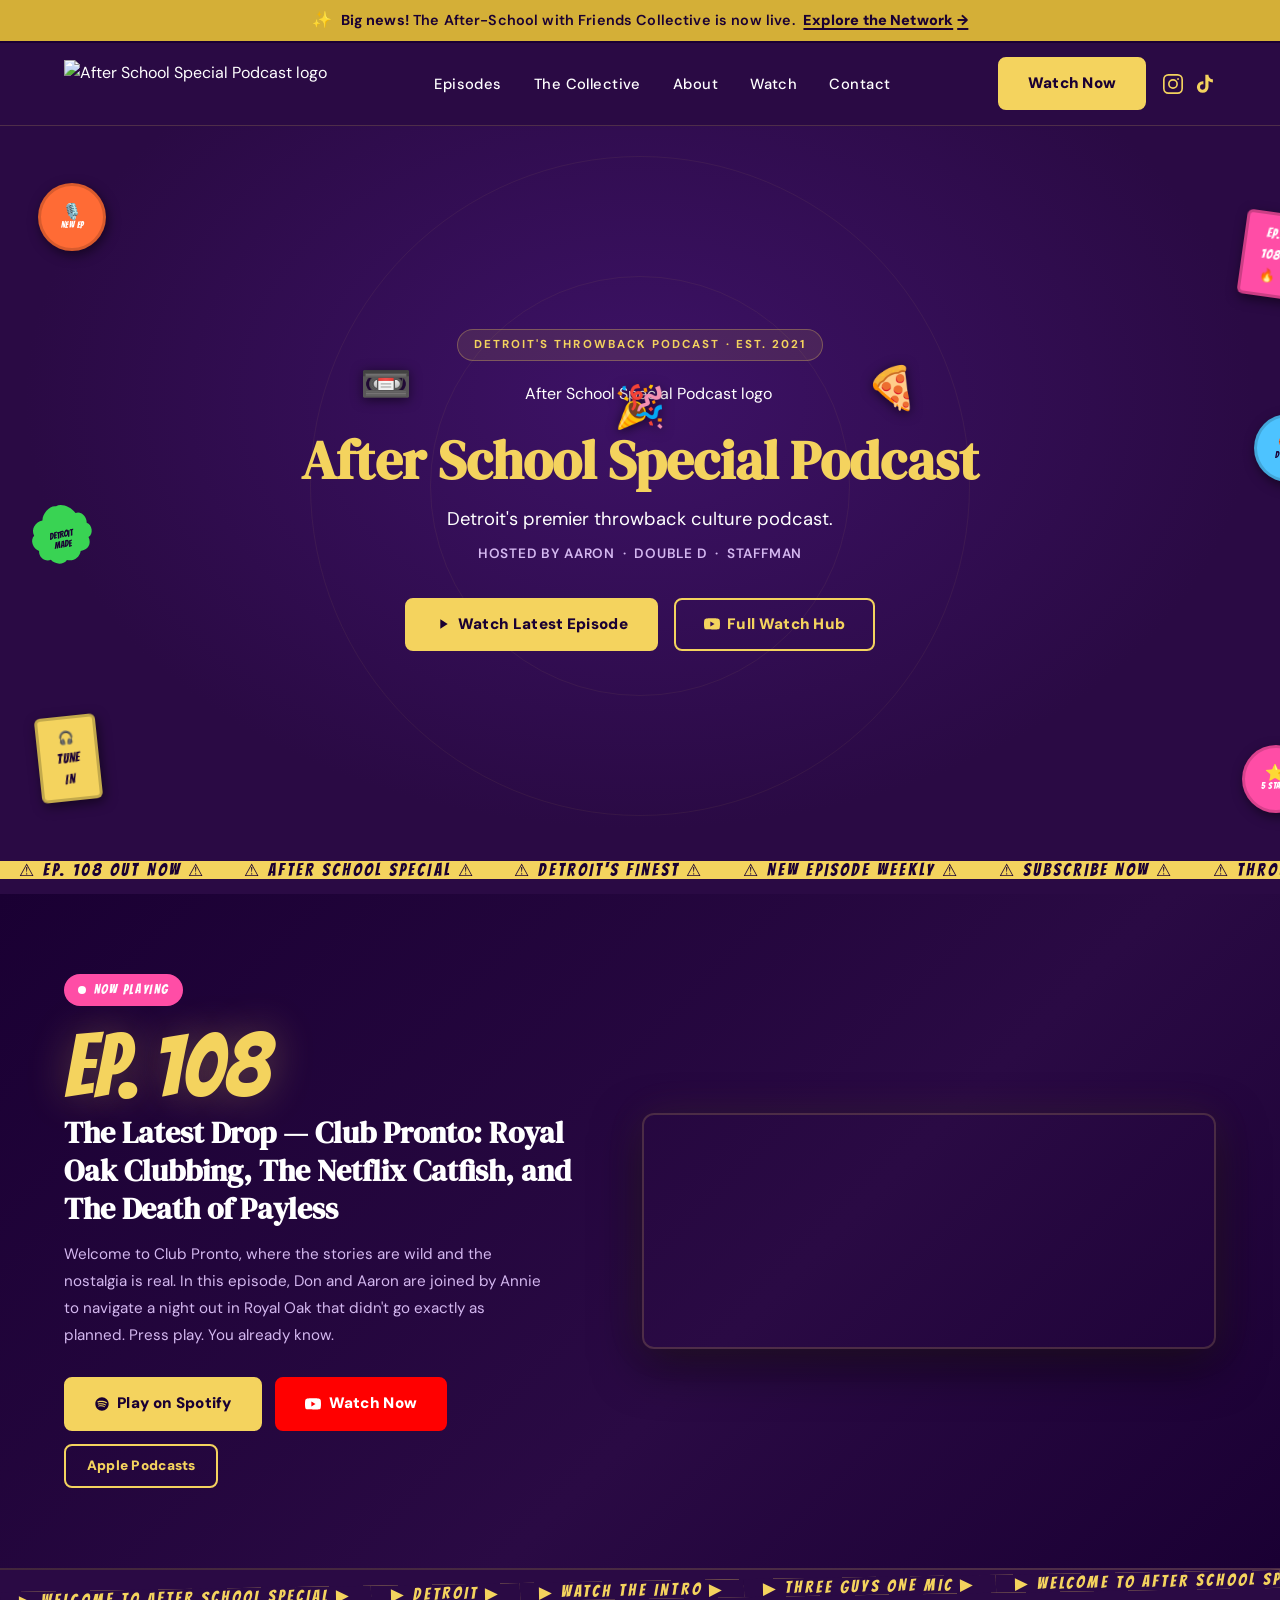
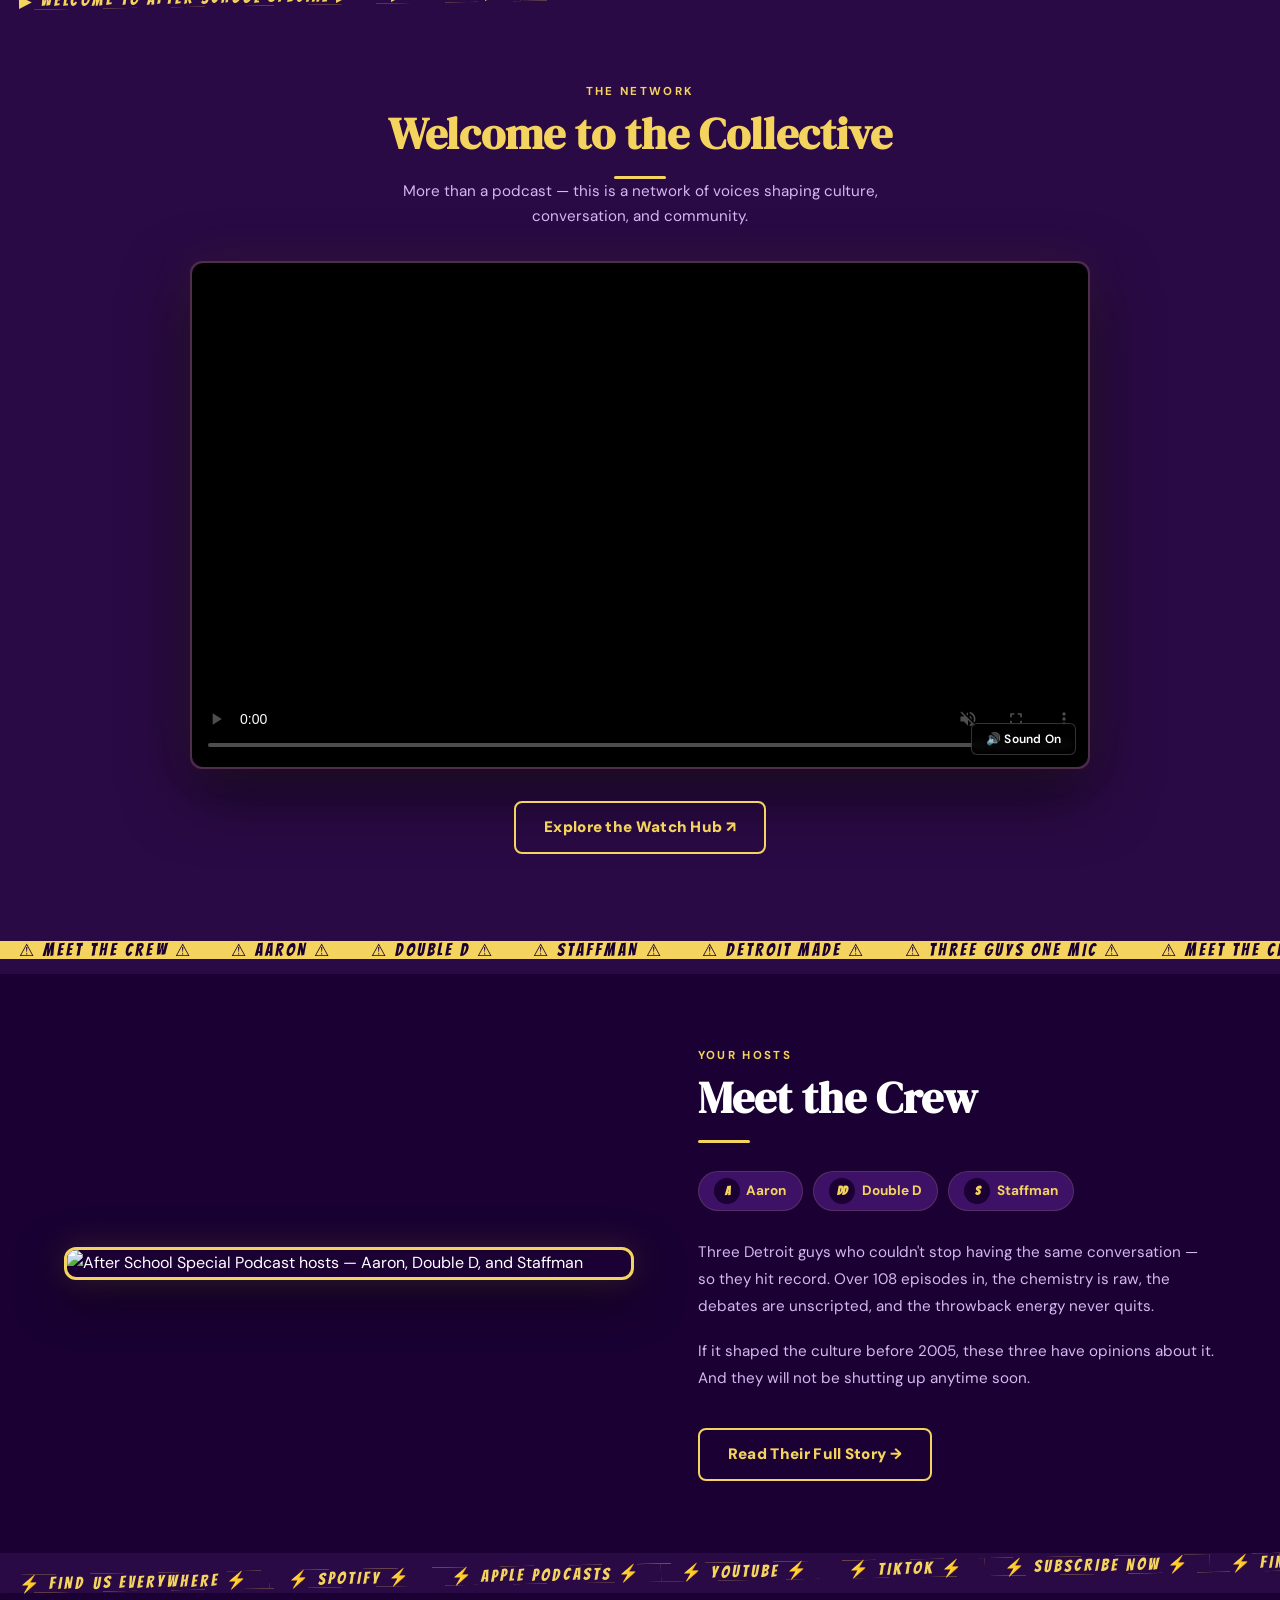
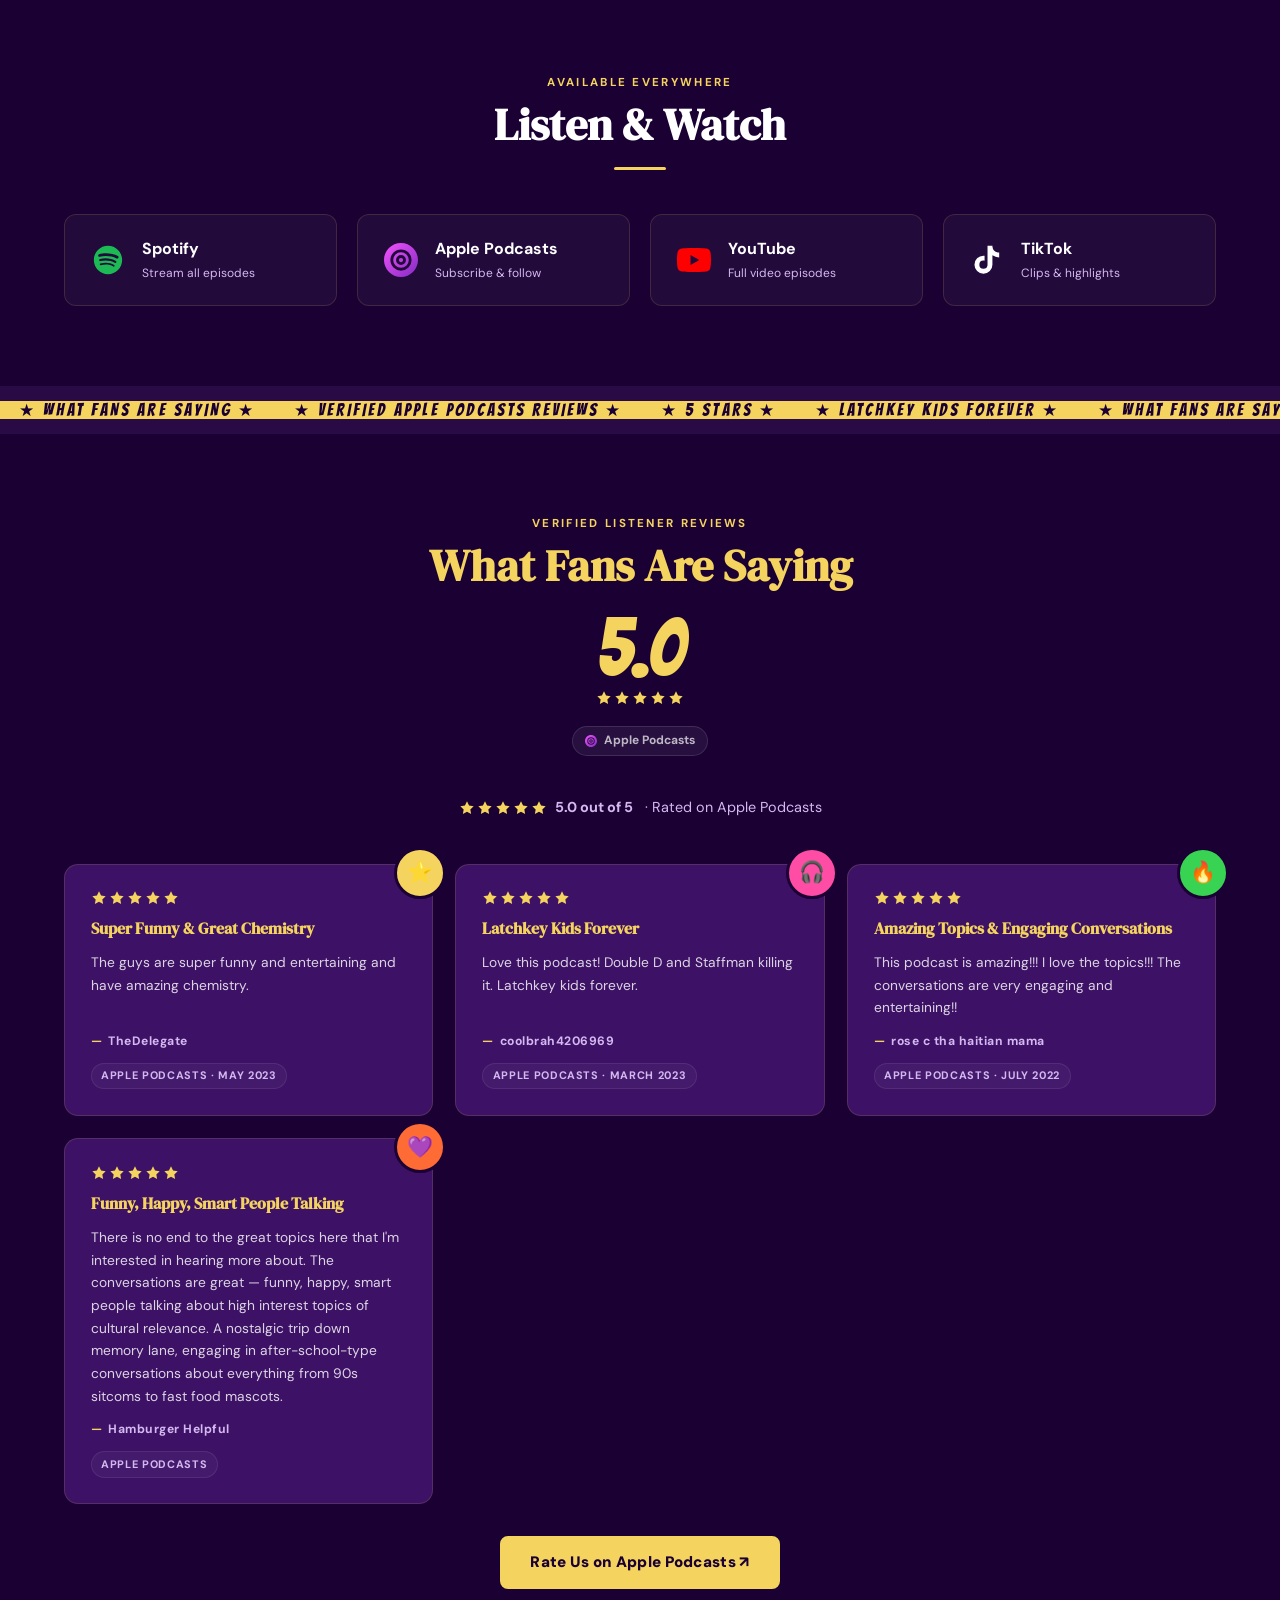
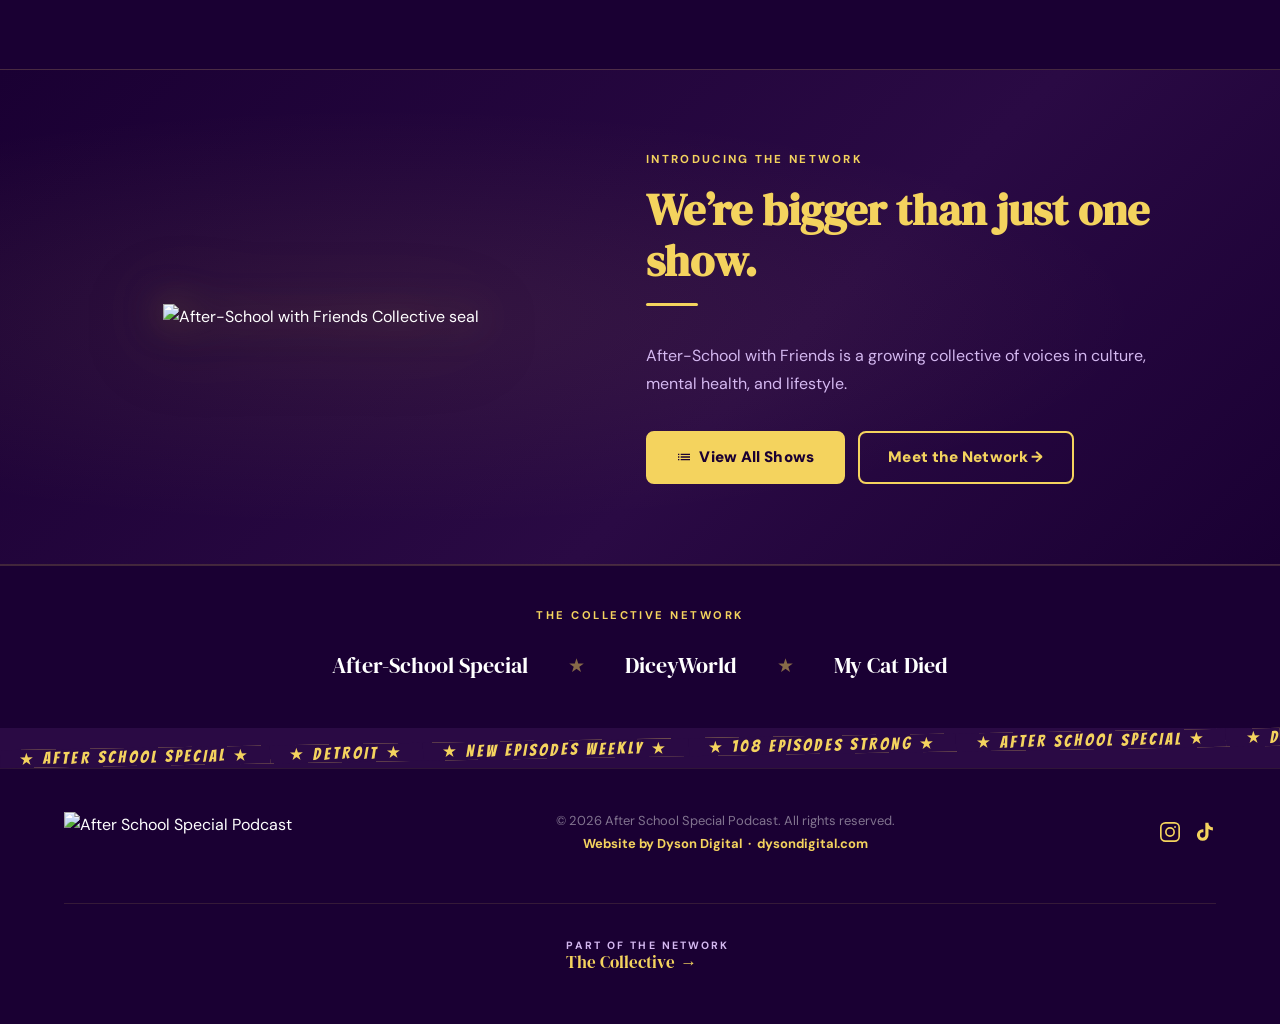
==== index.html @ 19de9408 "Add files via upload" ====
<!DOCTYPE html>
<html lang="en">
<head>
  <!-- ── Google Analytics ── -->
  <script async src="https://www.googletagmanager.com/gtag/js?id=G-QT61DBW0RD"></script>
  <script>
    window.dataLayer = window.dataLayer || [];
    function gtag(){dataLayer.push(arguments);}
    gtag('js', new Date());
    gtag('config', 'G-QT61DBW0RD');
  </script>
 <script type="text/javascript">
    (function(c,l,a,r,i,t,y){
        c[a]=c[a]||function(){(c[a].q=c[a].q||[]).push(arguments)};
        t=l.createElement(r);t.async=1;t.src="https://www.clarity.ms/tag/"+i;
        y=l.getElementsByTagName(r)[0];y.parentNode.insertBefore(t,y);
    })(window, document, "clarity", "script", "wgfy24dxlt");
 </script>
  <!-- ── Core Meta ── -->
  <meta charset="UTF-8">
  <meta name="viewport" content="width=device-width, initial-scale=1.0">
  <title>After School Special Podcast | Detroit's Throwback Culture Podcast</title>
  <meta name="description" content="After School Special Podcast — Detroit-based show covering throwback culture, nostalgia, and everything that made the 80s, 90s, and 2000s iconic. New episodes weekly on Spotify, Apple Podcasts, and YouTube.">
  <link rel="canonical" href="https://afterschoolspecialpodcast.com/">

  <!-- ── Open Graph ── -->
  <meta property="og:title" content="After School Special Podcast">
  <meta property="og:description" content="Detroit's premier throwback culture podcast. Hosted by Aaron, Double D, and Staffman.">
  <meta property="og:image" content="https://afterschoolspecialpodcast.com/images/og-preview.jpg">
  <meta property="og:url" content="https://afterschoolspecialpodcast.com/">
  <meta property="og:type" content="website">

  <!-- ── Twitter Card ── -->
  <meta name="twitter:card" content="summary_large_image">
  <meta name="twitter:title" content="After School Special Podcast">
  <meta name="twitter:description" content="Detroit's premier throwback culture podcast. Hosted by Aaron, Double D, and Staffman.">
  <meta name="twitter:image" content="https://afterschoolspecialpodcast.com/images/og-preview.jpg">

  <!-- ── Favicon ── -->
  <link rel="icon" type="image/png" href="favicon.png">
  <link rel="apple-touch-icon" href="favicon.png">

  <!-- ── Theme Color ── -->
  <meta name="theme-color" content="#2a0a44">

  <!-- ── Stylesheet — single external file, zero internal CSS ── -->
  <link rel="stylesheet" href="style.css">

  <!-- ── Schema: PodcastSeries ── -->
  <script type="application/ld+json">
  {
    "@context": "https://schema.org",
    "@type": "PodcastSeries",
    "name": "After School Special Podcast",
    "description": "Detroit's premier throwback culture podcast hosted by Aaron, Double D, and Staffman.",
    "url": "https://afterschoolspecialpodcast.com",
    "image": "https://afterschoolspecialpodcast.com/images/og-preview.jpg",
    "author": [
      { "@type": "Person", "name": "Aaron" },
      { "@type": "Person", "name": "Double D" },
      { "@type": "Person", "name": "Staffman" }
    ]
  }
  </script>
</head>
<body>

  <!-- ══ ANNOUNCEMENT BAR ══ -->
  <div class="announcement-bar" role="region" aria-label="Site announcement">
    <div class="announcement-bar-inner">
      <span class="announcement-bar-icon" aria-hidden="true">✨</span>
      <span class="announcement-bar-text"><strong>Big news!</strong> The After-School with Friends Collective is now live.</span>
      <a href="collective.html" class="announcement-bar-link">Explore the Network <span class="ab-arrow" aria-hidden="true">→</span></a>
    </div>
  </div>

  <!-- ══ NAVBAR ══ -->
  <header id="navbar" role="banner">
    <div class="container nav-inner">
      <a href="index.html" class="nav-logo" aria-label="After School Special Podcast — home">
        <img src="images/afterschoolspecialpodcastlogo.png" alt="After School Special Podcast logo" height="48" loading="lazy">
      </a>
      <nav aria-label="Main navigation">
        <ul class="nav-links">
          <li><a href="episodes.html">Episodes</a></li>
          <li><a href="collective.html">The Collective</a></li>
          <li><a href="about.html">About</a></li>
          <li><a href="watch.html">Watch</a></li>
          <li><a href="contact.html">Contact</a></li>
        </ul>
      </nav>
      <div class="nav-right">
        <a href="watch.html" class="btn-primary">Watch Now</a>
        <div class="nav-icons" aria-label="Social media">
          <a href="https://www.instagram.com/afterschoolspecialpodcast/" target="_blank" rel="noopener noreferrer" aria-label="Instagram">
            <svg viewBox="0 0 24 24" fill="none" stroke="currentColor" stroke-width="1.8" stroke-linecap="round" stroke-linejoin="round" aria-hidden="true">
              <rect x="2" y="2" width="20" height="20" rx="5" ry="5"/>
              <circle cx="12" cy="12" r="4.5"/>
              <circle cx="17.5" cy="6.5" r="1" fill="currentColor" stroke="none"/>
            </svg>
          </a>
          <a href="https://www.tiktok.com/@afterschoolspecial3?_r=1&_t=ZP-95Q65GnrFPi" target="_blank" rel="noopener noreferrer" aria-label="TikTok">
            <svg viewBox="0 0 24 24" fill="currentColor" aria-hidden="true">
              <path d="M19.59 6.69a4.83 4.83 0 0 1-3.77-4.25V2h-3.45v13.67a2.89 2.89 0 0 1-2.88 2.5 2.89 2.89 0 0 1-2.89-2.89 2.89 2.89 0 0 1 2.89-2.89c.28 0 .54.04.79.1V9.01a6.33 6.33 0 0 0-.79-.05 6.34 6.34 0 0 0-6.34 6.34 6.34 6.34 0 0 0 6.34 6.34 6.34 6.34 0 0 0 6.33-6.34V8.72a8.2 8.2 0 0 0 4.78 1.52V6.79a4.85 4.85 0 0 1-1.01-.1z"/>
            </svg>
          </a>
        </div>
        <button class="hamburger" id="hamburgerBtn" type="button" aria-label="Open menu" aria-expanded="false" aria-controls="mobileMenu">
          <svg viewBox="0 0 24 24" fill="none" stroke="currentColor" stroke-width="2.5" stroke-linecap="round" aria-hidden="true">
            <line x1="3" y1="6" x2="21" y2="6"/>
            <line x1="3" y1="12" x2="21" y2="12"/>
            <line x1="3" y1="18" x2="21" y2="18"/>
          </svg>
        </button>
      </div>
    </div>
  </header>

  <!-- Mobile Menu -->
  <nav id="mobileMenu" class="mobile-menu" aria-label="Mobile navigation" aria-hidden="true">
    <button class="mobile-close" id="mobileClose" aria-label="Close menu">&#x2715;</button>
    <a href="episodes.html" class="mobile-link">Episodes</a>
    <a href="collective.html" class="mobile-link">The Collective</a>
    <a href="about.html" class="mobile-link">About</a>
    <a href="watch.html" class="mobile-link">Watch</a>
    <a href="contact.html" class="mobile-link">Contact</a>
    <a href="watch.html" class="btn-primary mobile-link">Watch Now</a>
  </nav>

  <!-- ══ HERO — Logo + VHS / Pizza / Hat Stickers ══ -->
  <section id="hero" aria-label="After School Special Podcast">
    <div class="hero-ring hero-ring-1" aria-hidden="true"></div>
    <div class="hero-ring hero-ring-2" aria-hidden="true"></div>

    <!-- Background floating sticker cluster — all CSS classes, zero inline styles -->
    <div class="hero-sticker-cluster" aria-hidden="true">
      <div class="hsc-item hsc-1">
        <div class="sticker sticker-circle sticker-circle--orange hsc-sticker-a">
          <span class="hsc-icon">🎙️</span>NEW EP
        </div>
      </div>
      <div class="hsc-item hsc-2">
        <div class="sticker sticker-badge sticker-badge--pink hsc-badge-rot-pos">EP. 108 🔥</div>
      </div>
      <div class="hsc-item hsc-5">
        <div class="hsc-blob-wrap">
          <svg width="72" height="72" viewBox="0 0 100 100" aria-hidden="true">
            <path d="M50 8 C58 5,70 12,75 22 C82 20,90 28,88 38 C95 42,95 55,87 58 C90 68,83 76,73 75 C70 84,60 88,52 84 C46 90,35 88,30 80 C22 82,14 74,16 65 C8 60,6 48,13 43 C10 33,18 24,28 24 C30 14,42 5,50 8Z" fill="#39d353"/>
          </svg>
          <span class="hsc-blob-label">DETROIT<br>MADE</span>
        </div>
      </div>
      <div class="hsc-item hsc-6">
        <div class="sticker sticker-circle sticker-circle--blue hsc-sticker-b">
          <span class="hsc-icon">🏀</span>DETROIT
        </div>
      </div>
      <div class="hsc-item hsc-3">
        <div class="sticker sticker-badge sticker-badge--yellow hsc-badge-rot-neg">🎧 TUNE IN</div>
      </div>
      <div class="hsc-item hsc-4">
        <div class="sticker sticker-circle sticker-circle--pink hsc-sticker-c">
          <span class="hsc-icon">⭐</span>5 STARS
        </div>
      </div>
    </div>

    <!-- Centered hero content -->
    <div class="hero-content">
      <span class="eyebrow-pill">Detroit's Throwback Podcast · Est. 2021</span>

      <!-- Logo — proportional on all devices, stickers orbit it -->
      <div class="hero-logo-frame">
        <img src="images/afterschoolspecialpodcastlogo.png" alt="After School Special Podcast logo" loading="eager">
        <div class="logo-sticker logo-sticker--vhs" aria-hidden="true">📼</div>
        <div class="logo-sticker logo-sticker--pizza" aria-hidden="true">🍕</div>
        <div class="logo-sticker logo-sticker--hat" aria-hidden="true">🎉</div>
      </div>

      <h1 class="hero-title">After School Special Podcast</h1>
      <p class="hero-tagline">Detroit's premier throwback culture podcast.</p>
      <p class="hero-hosts">Hosted by Aaron &nbsp;·&nbsp; Double D &nbsp;·&nbsp; Staffman</p>
      <div class="hero-btns">
        <a href="watch.html" class="btn-primary">
          <svg width="16" height="16" viewBox="0 0 24 24" fill="currentColor" aria-hidden="true"><path d="M8 5v14l11-7z"/></svg>
          Watch Latest Episode
        </a>
        <a href="watch.html" class="btn-outline">
          <svg width="16" height="16" viewBox="0 0 24 24" fill="currentColor" aria-hidden="true"><path d="M23.498 6.186a3.016 3.016 0 0 0-2.122-2.136C19.505 3.545 12 3.545 12 3.545s-7.505 0-9.377.505A3.017 3.017 0 0 0 .502 6.186C0 8.07 0 12 0 12s0 3.93.502 5.814a3.016 3.016 0 0 0 2.122 2.136c1.871.505 9.376.505 9.376.505s7.505 0 9.377-.505a3.015 3.015 0 0 0 2.122-2.136C24 15.93 24 12 24 12s0-3.93-.502-5.814zM9.545 15.568V8.432L15.818 12l-6.273 3.568z"/></svg>
          Full Watch Hub
        </a>
      </div>
    </div>
  </section>

  <!-- CAUTION TAPE 1 -->
  <div class="caution-tape caution-tape--ybk" role="presentation" aria-hidden="true">
    <div class="caution-tape-inner">
      <span>⚠ EP. 108 OUT NOW ⚠</span><span>⚠ AFTER SCHOOL SPECIAL ⚠</span><span>⚠ DETROIT'S FINEST ⚠</span><span>⚠ NEW EPISODE WEEKLY ⚠</span><span>⚠ SUBSCRIBE NOW ⚠</span><span>⚠ THROWBACK CULTURE ⚠</span>
      <span>⚠ EP. 108 OUT NOW ⚠</span><span>⚠ AFTER SCHOOL SPECIAL ⚠</span><span>⚠ DETROIT'S FINEST ⚠</span><span>⚠ NEW EPISODE WEEKLY ⚠</span><span>⚠ SUBSCRIBE NOW ⚠</span><span>⚠ THROWBACK CULTURE ⚠</span>
    </div>
  </div>

  <!-- ══ SECTION 1: EP 108 SPOTLIGHT ══ -->
  <section id="ep106-spotlight" class="spotlight-section" aria-label="Latest Episode Spotlight">
    <div class="container">
      <div class="ep-spotlight-inner">
        <div>
          <div class="ep106-live-badge" aria-label="Now Playing">NOW PLAYING</div>
          <div class="ep106-ep-number">EP. 108</div>
          <h2 class="ep106-title">The Latest Drop — Club Pronto: Royal Oak Clubbing, The Netflix Catfish, and The Death of Payless</h2>
          <p class="ep106-desc">Welcome to Club Pronto, where the stories are wild and the nostalgia is real. In this episode, Don and Aaron are joined by Annie to navigate a night out in Royal Oak that didn't go exactly as planned. Press play. You already know.</p>
          <div class="ep106-actions">
            <a href="https://open.spotify.com/show/4eDsdJVZuryyBdSL1KuzRB?si=TBrPaqwSQeCFxHXnWOUmeQ" target="_blank" rel="noopener noreferrer" class="btn-primary">
              <svg width="16" height="16" viewBox="0 0 24 24" fill="currentColor" aria-hidden="true"><path d="M12 2C6.477 2 2 6.477 2 12s4.477 10 10 10 10-4.477 10-10S17.523 2 12 2zm4.586 14.424a.622.622 0 0 1-.857.207c-2.348-1.435-5.304-1.76-8.785-.964a.623.623 0 0 1-.277-1.215c3.809-.87 7.076-.496 9.713 1.115.294.18.387.563.206.857zm1.223-2.722a.78.78 0 0 1-1.072.257c-2.687-1.652-6.785-2.13-9.965-1.166a.78.78 0 0 1-.973-.519.78.78 0 0 1 .52-.972c3.632-1.102 8.147-.568 11.233 1.329a.78.78 0 0 1 .257 1.071zm.105-2.835C14.692 8.95 9.375 8.775 6.297 9.71a.937.937 0 1 1-.543-1.793c3.563-1.08 9.492-.871 13.234 1.297a.937.937 0 0 1-.074 1.653z"/></svg>
              Play on Spotify
            </a>
            <a href="watch.html" class="btn-red">
              <svg width="16" height="16" viewBox="0 0 24 24" fill="currentColor" aria-hidden="true"><path d="M23.498 6.186a3.016 3.016 0 0 0-2.122-2.136C19.505 3.545 12 3.545 12 3.545s-7.505 0-9.377.505A3.017 3.017 0 0 0 .502 6.186C0 8.07 0 12 0 12s0 3.93.502 5.814a3.016 3.016 0 0 0 2.122 2.136c1.871.505 9.376.505 9.376.505s7.505 0 9.377-.505a3.015 3.015 0 0 0 2.122-2.136C24 15.93 24 12 24 12s0-3.93-.502-5.814zM9.545 15.568V8.432L15.818 12l-6.273 3.568z"/></svg>
              Watch Now
            </a>
            <a href="https://podcasts.apple.com/us/podcast/after-school-special-podcast/id1562094626" target="_blank" rel="noopener noreferrer" class="btn-outline btn-outline--sm">Apple Podcasts</a>
          </div>
        </div>
        <div class="ep-spotlight-player">
          <div class="spotify-player-wrap spotify-player-wrap--styled">
            <iframe
              src="https://open.spotify.com/embed/show/4eDsdJVZuryyBdSL1KuzRB?utm_source=generator&theme=0"
              frameborder="0"
              allowfullscreen=""
              allow="autoplay; clipboard-write; encrypted-media; fullscreen; picture-in-picture"
              loading="lazy"
              title="After School Special Podcast — Latest Episode on Spotify"
            ></iframe>
          </div>
        </div>
      </div>
    </div>
  </section>

  <!-- CAUTION TAPE 2 -->
  <div class="caution-tape caution-tape--pgold" role="presentation" aria-hidden="true">
    <div class="caution-tape-inner">
      <span>▶ WELCOME TO AFTER SCHOOL SPECIAL ▶</span><span>▶ DETROIT ▶</span><span>▶ WATCH THE INTRO ▶</span><span>▶ THREE GUYS ONE MIC ▶</span>
      <span>▶ WELCOME TO AFTER SCHOOL SPECIAL ▶</span><span>▶ DETROIT ▶</span><span>▶ WATCH THE INTRO ▶</span><span>▶ THREE GUYS ONE MIC ▶</span>
    </div>
  </div>

  <!-- ══ SECTION 2: WELCOME VIDEO ══ -->
  <section id="welcome-video" class="welcome-video-section" aria-label="Welcome video">
    <div class="container">
      <span class="section-label section-label--center">The Network</span>
      <h2 class="section-heading section-heading--center section-heading--accent">Welcome to the Collective</h2>
      <div class="divider-accent divider-accent--center"></div>
      <p class="welcome-video-intro">
        More than a podcast &mdash; this is a network of voices shaping culture, conversation, and community.
      </p>
      <div class="welcome-video-wrap">
        <div class="embed-frame">
          <div class="iframe-wrap">
            <video
              class="local-video-player"
              autoplay
              muted
              loop
              playsinline
              controls
              poster="images/og-preview.jpg"
              aria-label="After School Special Podcast — Welcome Reel">
              <source src="videos/afterschoolwelcome-reel.mp4" type="video/mp4">
              Your browser does not support the video tag.
            </video>
            <button class="video-unmute-btn" type="button" aria-label="Unmute video">
              🔊 Sound On
            </button>
          </div>
        </div>
      </div>
      <div class="section-cta-center">
        <a href="watch.html" class="btn-outline">Explore the Watch Hub ↗</a>
      </div>
    </div>
  </section>

  <!-- CAUTION TAPE 3 -->
  <div class="caution-tape caution-tape--ybk" role="presentation" aria-hidden="true">
    <div class="caution-tape-inner">
      <span>⚠ MEET THE CREW ⚠</span><span>⚠ AARON ⚠</span><span>⚠ DOUBLE D ⚠</span><span>⚠ STAFFMAN ⚠</span><span>⚠ DETROIT MADE ⚠</span><span>⚠ THREE GUYS ONE MIC ⚠</span>
      <span>⚠ MEET THE CREW ⚠</span><span>⚠ AARON ⚠</span><span>⚠ DOUBLE D ⚠</span><span>⚠ STAFFMAN ⚠</span><span>⚠ DETROIT MADE ⚠</span><span>⚠ THREE GUYS ONE MIC ⚠</span>
    </div>
  </div>

  <!-- ══ SECTION 3: CREW GROUP PHOTO ══ -->
  <section id="crew-photo-section" aria-label="Meet the crew">
    <div class="container">
      <div class="crew-photo-wrap">
        <div>
          <img src="images/meetthecrew2.PNG" alt="After School Special Podcast hosts — Aaron, Double D, and Staffman" loading="lazy" class="crew-photo-img">
        </div>
        <div class="crew-photo-text">
          <span class="section-label">Your Hosts</span>
          <h2 class="section-heading">Meet the Crew</h2>
          <div class="divider-accent"></div>
          <div class="host-pill-row">
            <span class="host-pill"><span class="host-pill-avatar">A</span>Aaron</span>
            <span class="host-pill"><span class="host-pill-avatar">DD</span>Double D</span>
            <span class="host-pill"><span class="host-pill-avatar">S</span>Staffman</span>
          </div>
          <p>Three Detroit guys who couldn't stop having the same conversation — so they hit record. Over 108 episodes in, the chemistry is raw, the debates are unscripted, and the throwback energy never quits.</p>
          <p>If it shaped the culture before 2005, these three have opinions about it. And they will not be shutting up anytime soon.</p>
          <a href="about.html" class="btn-outline btn-outline--mt">Read Their Full Story →</a>
        </div>
      </div>
    </div>
  </section>

  <!-- CAUTION TAPE 4 -->
  <div class="caution-tape caution-tape--pgold" role="presentation" aria-hidden="true">
    <div class="caution-tape-inner">
      <span>⚡ FIND US EVERYWHERE ⚡</span><span>⚡ SPOTIFY ⚡</span><span>⚡ APPLE PODCASTS ⚡</span><span>⚡ YOUTUBE ⚡</span><span>⚡ TIKTOK ⚡</span><span>⚡ SUBSCRIBE NOW ⚡</span>
      <span>⚡ FIND US EVERYWHERE ⚡</span><span>⚡ SPOTIFY ⚡</span><span>⚡ APPLE PODCASTS ⚡</span><span>⚡ YOUTUBE ⚡</span><span>⚡ TIKTOK ⚡</span><span>⚡ SUBSCRIBE NOW ⚡</span>
    </div>
  </div>

  <!-- ══ SECTION 4: PLATFORM STRIP ══ -->
  <section id="home-listen" aria-label="Listen and watch on all platforms">
    <div class="container">
      <div class="text-center">
        <span class="section-label">Available Everywhere</span>
        <h2 class="section-heading">Listen &amp; Watch</h2>
        <div class="divider-accent divider-accent--center"></div>
      </div>
      <div class="platforms-grid">
        <a href="https://open.spotify.com/show/4eDsdJVZuryyBdSL1KuzRB?si=TBrPaqwSQeCFxHXnWOUmeQ" target="_blank" rel="noopener noreferrer" class="platform-card" aria-label="Listen on Spotify">
          <svg width="34" height="34" viewBox="0 0 24 24" fill="#1DB954" aria-hidden="true"><path d="M12 2C6.477 2 2 6.477 2 12s4.477 10 10 10 10-4.477 10-10S17.523 2 12 2zm4.586 14.424a.622.622 0 0 1-.857.207c-2.348-1.435-5.304-1.76-8.785-.964a.623.623 0 0 1-.277-1.215c3.809-.87 7.076-.496 9.713 1.115.294.18.387.563.206.857zm1.223-2.722a.78.78 0 0 1-1.072.257c-2.687-1.652-6.785-2.13-9.965-1.166a.78.78 0 0 1-.973-.519.78.78 0 0 1 .52-.972c3.632-1.102 8.147-.568 11.233 1.329a.78.78 0 0 1 .257 1.071zm.105-2.835C14.692 8.95 9.375 8.775 6.297 9.71a.937.937 0 1 1-.543-1.793c3.563-1.08 9.492-.871 13.234 1.297a.937.937 0 0 1-.074 1.653z"/></svg>
          <div><strong>Spotify</strong><span class="platform-sub">Stream all episodes</span></div>
        </a>
        <a href="https://podcasts.apple.com/us/podcast/after-school-special-podcast/id1562094626" target="_blank" rel="noopener noreferrer" class="platform-card" aria-label="Listen on Apple Podcasts">
          <svg width="34" height="34" viewBox="0 0 24 24" aria-hidden="true"><defs><linearGradient id="apG1" x1="0" y1="0" x2="1" y2="1"><stop offset="0%" stop-color="#F452FF"/><stop offset="100%" stop-color="#832BC1"/></linearGradient></defs><path fill="url(#apG1)" d="M12 0C5.373 0 0 5.373 0 12s5.373 12 12 12 12-5.373 12-12S18.627 0 12 0zm0 4.5a7.5 7.5 0 1 1 0 15 7.5 7.5 0 0 1 0-15zm0 2a5.5 5.5 0 1 0 0 11 5.5 5.5 0 0 0 0-11zm0 2a3.5 3.5 0 1 1 0 7 3.5 3.5 0 0 1 0-7zm0 2a1.5 1.5 0 1 0 0 3 1.5 1.5 0 0 0 0-3z"/></svg>
          <div><strong>Apple Podcasts</strong><span class="platform-sub">Subscribe &amp; follow</span></div>
        </a>
        <a href="watch.html" class="platform-card" aria-label="Watch on YouTube">
          <svg width="34" height="34" viewBox="0 0 24 24" fill="#FF0000" aria-hidden="true"><path d="M23.498 6.186a3.016 3.016 0 0 0-2.122-2.136C19.505 3.545 12 3.545 12 3.545s-7.505 0-9.377.505A3.017 3.017 0 0 0 .502 6.186C0 8.07 0 12 0 12s0 3.93.502 5.814a3.016 3.016 0 0 0 2.122 2.136c1.871.505 9.376.505 9.376.505s7.505 0 9.377-.505a3.015 3.015 0 0 0 2.122-2.136C24 15.93 24 12 24 12s0-3.93-.502-5.814zM9.545 15.568V8.432L15.818 12l-6.273 3.568z"/></svg>
          <div><strong>YouTube</strong><span class="platform-sub">Full video episodes</span></div>
        </a>
        <a href="https://www.tiktok.com/@afterschoolspecial3?_r=1&_t=ZP-95Q65GnrFPi" target="_blank" rel="noopener noreferrer" class="platform-card" aria-label="Follow on TikTok">
          <svg width="34" height="34" viewBox="0 0 24 24" fill="#ffffff" aria-hidden="true"><path d="M19.59 6.69a4.83 4.83 0 0 1-3.77-4.25V2h-3.45v13.67a2.89 2.89 0 0 1-2.88 2.5 2.89 2.89 0 0 1-2.89-2.89 2.89 2.89 0 0 1 2.89-2.89c.28 0 .54.04.79.1V9.01a6.33 6.33 0 0 0-.79-.05 6.34 6.34 0 0 0-6.34 6.34 6.34 6.34 0 0 0 6.34 6.34 6.34 6.34 0 0 0 6.33-6.34V8.72a8.2 8.2 0 0 0 4.78 1.52V6.79a4.85 4.85 0 0 1-1.01-.1z"/></svg>
          <div><strong>TikTok</strong><span class="platform-sub">Clips &amp; highlights</span></div>
        </a>
      </div>
    </div>
  </section>

  <!-- CAUTION TAPE 5 -->
  <div class="caution-tape caution-tape--ybk" role="presentation" aria-hidden="true">
    <div class="caution-tape-inner">
      <span>★ WHAT FANS ARE SAYING ★</span><span>★ VERIFIED APPLE PODCASTS REVIEWS ★</span><span>★ 5 STARS ★</span><span>★ LATCHKEY KIDS FOREVER ★</span>
      <span>★ WHAT FANS ARE SAYING ★</span><span>★ VERIFIED APPLE PODCASTS REVIEWS ★</span><span>★ 5 STARS ★</span><span>★ LATCHKEY KIDS FOREVER ★</span>
    </div>
  </div>

  <!-- ══ SECTION 5: REVIEWS ══ -->
  <section id="reviews" aria-label="Verified Apple Podcasts reviews">
    <div class="container">
      <span class="section-label">Verified Listener Reviews</span>
      <h2 class="section-heading">What Fans Are Saying</h2>
      <div class="overall-rating">
        <div class="overall-score" aria-label="5 out of 5 stars">5.0</div>
        <div class="star-rating" aria-hidden="true">
          <svg viewBox="0 0 24 24" fill="currentColor"><path d="M12 2l3.09 6.26L22 9.27l-5 4.87 1.18 6.88L12 17.77l-6.18 3.25L7 14.14 2 9.27l6.91-1.01L12 2z"/></svg>
          <svg viewBox="0 0 24 24" fill="currentColor"><path d="M12 2l3.09 6.26L22 9.27l-5 4.87 1.18 6.88L12 17.77l-6.18 3.25L7 14.14 2 9.27l6.91-1.01L12 2z"/></svg>
          <svg viewBox="0 0 24 24" fill="currentColor"><path d="M12 2l3.09 6.26L22 9.27l-5 4.87 1.18 6.88L12 17.77l-6.18 3.25L7 14.14 2 9.27l6.91-1.01L12 2z"/></svg>
          <svg viewBox="0 0 24 24" fill="currentColor"><path d="M12 2l3.09 6.26L22 9.27l-5 4.87 1.18 6.88L12 17.77l-6.18 3.25L7 14.14 2 9.27l6.91-1.01L12 2z"/></svg>
          <svg viewBox="0 0 24 24" fill="currentColor"><path d="M12 2l3.09 6.26L22 9.27l-5 4.87 1.18 6.88L12 17.77l-6.18 3.25L7 14.14 2 9.27l6.91-1.01L12 2z"/></svg>
        </div>
        <div class="overall-label">
          <span class="apple-badge apple-badge--centered">
            <svg width="12" height="12" viewBox="0 0 24 24" aria-hidden="true"><defs><linearGradient id="apG_rev" x1="0" y1="0" x2="1" y2="1"><stop offset="0%" stop-color="#F452FF"/><stop offset="100%" stop-color="#832BC1"/></linearGradient></defs><path fill="url(#apG_rev)" d="M12 0C5.373 0 0 5.373 0 12s5.373 12 12 12 12-5.373 12-12S18.627 0 12 0zm0 4.5a7.5 7.5 0 1 1 0 15 7.5 7.5 0 0 1 0-15zm0 2a5.5 5.5 0 1 0 0 11 5.5 5.5 0 0 0 0-11zm0 2a3.5 3.5 0 1 1 0 7 3.5 3.5 0 0 1 0-7zm0 2a1.5 1.5 0 1 0 0 3 1.5 1.5 0 0 0 0-3z"/></svg>
            Apple Podcasts
          </span>
        </div>
      </div>
      <div class="reviews-sub">
        <span class="star-rating" aria-hidden="true">
          <svg viewBox="0 0 24 24" fill="currentColor" width="18" height="18"><path d="M12 2l3.09 6.26L22 9.27l-5 4.87 1.18 6.88L12 17.77l-6.18 3.25L7 14.14 2 9.27l6.91-1.01L12 2z"/></svg>
          <svg viewBox="0 0 24 24" fill="currentColor" width="18" height="18"><path d="M12 2l3.09 6.26L22 9.27l-5 4.87 1.18 6.88L12 17.77l-6.18 3.25L7 14.14 2 9.27l6.91-1.01L12 2z"/></svg>
          <svg viewBox="0 0 24 24" fill="currentColor" width="18" height="18"><path d="M12 2l3.09 6.26L22 9.27l-5 4.87 1.18 6.88L12 17.77l-6.18 3.25L7 14.14 2 9.27l6.91-1.01L12 2z"/></svg>
          <svg viewBox="0 0 24 24" fill="currentColor" width="18" height="18"><path d="M12 2l3.09 6.26L22 9.27l-5 4.87 1.18 6.88L12 17.77l-6.18 3.25L7 14.14 2 9.27l6.91-1.01L12 2z"/></svg>
          <svg viewBox="0 0 24 24" fill="currentColor" width="18" height="18"><path d="M12 2l3.09 6.26L22 9.27l-5 4.87 1.18 6.88L12 17.77l-6.18 3.25L7 14.14 2 9.27l6.91-1.01L12 2z"/></svg>
        </span>
        <strong>5.0 out of 5</strong>&nbsp;·&nbsp;Rated on Apple Podcasts
      </div>
      <div class="reviews-grid">
        <div class="review-card">
          <div class="review-card-sticker review-card-sticker--a" aria-hidden="true">⭐</div>
          <div class="star-rating" aria-label="5 stars">
            <svg viewBox="0 0 24 24" fill="currentColor"><path d="M12 2l3.09 6.26L22 9.27l-5 4.87 1.18 6.88L12 17.77l-6.18 3.25L7 14.14 2 9.27l6.91-1.01L12 2z"/></svg>
            <svg viewBox="0 0 24 24" fill="currentColor"><path d="M12 2l3.09 6.26L22 9.27l-5 4.87 1.18 6.88L12 17.77l-6.18 3.25L7 14.14 2 9.27l6.91-1.01L12 2z"/></svg>
            <svg viewBox="0 0 24 24" fill="currentColor"><path d="M12 2l3.09 6.26L22 9.27l-5 4.87 1.18 6.88L12 17.77l-6.18 3.25L7 14.14 2 9.27l6.91-1.01L12 2z"/></svg>
            <svg viewBox="0 0 24 24" fill="currentColor"><path d="M12 2l3.09 6.26L22 9.27l-5 4.87 1.18 6.88L12 17.77l-6.18 3.25L7 14.14 2 9.27l6.91-1.01L12 2z"/></svg>
            <svg viewBox="0 0 24 24" fill="currentColor"><path d="M12 2l3.09 6.26L22 9.27l-5 4.87 1.18 6.88L12 17.77l-6.18 3.25L7 14.14 2 9.27l6.91-1.01L12 2z"/></svg>
          </div>
          <h3 class="review-title">Super Funny &amp; Great Chemistry</h3>
          <p class="review-body">The guys are super funny and entertaining and have amazing chemistry.</p>
          <p class="review-author">TheDelegate</p>
          <span class="review-source">Apple Podcasts · May 2023</span>
        </div>
        <div class="review-card">
          <div class="review-card-sticker review-card-sticker--b" aria-hidden="true">🎧</div>
          <div class="star-rating" aria-label="5 stars">
            <svg viewBox="0 0 24 24" fill="currentColor"><path d="M12 2l3.09 6.26L22 9.27l-5 4.87 1.18 6.88L12 17.77l-6.18 3.25L7 14.14 2 9.27l6.91-1.01L12 2z"/></svg>
            <svg viewBox="0 0 24 24" fill="currentColor"><path d="M12 2l3.09 6.26L22 9.27l-5 4.87 1.18 6.88L12 17.77l-6.18 3.25L7 14.14 2 9.27l6.91-1.01L12 2z"/></svg>
            <svg viewBox="0 0 24 24" fill="currentColor"><path d="M12 2l3.09 6.26L22 9.27l-5 4.87 1.18 6.88L12 17.77l-6.18 3.25L7 14.14 2 9.27l6.91-1.01L12 2z"/></svg>
            <svg viewBox="0 0 24 24" fill="currentColor"><path d="M12 2l3.09 6.26L22 9.27l-5 4.87 1.18 6.88L12 17.77l-6.18 3.25L7 14.14 2 9.27l6.91-1.01L12 2z"/></svg>
            <svg viewBox="0 0 24 24" fill="currentColor"><path d="M12 2l3.09 6.26L22 9.27l-5 4.87 1.18 6.88L12 17.77l-6.18 3.25L7 14.14 2 9.27l6.91-1.01L12 2z"/></svg>
          </div>
          <h3 class="review-title">Latchkey Kids Forever</h3>
          <p class="review-body">Love this podcast! Double D and Staffman killing it. Latchkey kids forever.</p>
          <p class="review-author">coolbrah4206969</p>
          <span class="review-source">Apple Podcasts · March 2023</span>
        </div>
        <div class="review-card">
          <div class="review-card-sticker review-card-sticker--c" aria-hidden="true">🔥</div>
          <div class="star-rating" aria-label="5 stars">
            <svg viewBox="0 0 24 24" fill="currentColor"><path d="M12 2l3.09 6.26L22 9.27l-5 4.87 1.18 6.88L12 17.77l-6.18 3.25L7 14.14 2 9.27l6.91-1.01L12 2z"/></svg>
            <svg viewBox="0 0 24 24" fill="currentColor"><path d="M12 2l3.09 6.26L22 9.27l-5 4.87 1.18 6.88L12 17.77l-6.18 3.25L7 14.14 2 9.27l6.91-1.01L12 2z"/></svg>
            <svg viewBox="0 0 24 24" fill="currentColor"><path d="M12 2l3.09 6.26L22 9.27l-5 4.87 1.18 6.88L12 17.77l-6.18 3.25L7 14.14 2 9.27l6.91-1.01L12 2z"/></svg>
            <svg viewBox="0 0 24 24" fill="currentColor"><path d="M12 2l3.09 6.26L22 9.27l-5 4.87 1.18 6.88L12 17.77l-6.18 3.25L7 14.14 2 9.27l6.91-1.01L12 2z"/></svg>
            <svg viewBox="0 0 24 24" fill="currentColor"><path d="M12 2l3.09 6.26L22 9.27l-5 4.87 1.18 6.88L12 17.77l-6.18 3.25L7 14.14 2 9.27l6.91-1.01L12 2z"/></svg>
          </div>
          <h3 class="review-title">Amazing Topics &amp; Engaging Conversations</h3>
          <p class="review-body">This podcast is amazing!!! I love the topics!!! The conversations are very engaging and entertaining!!</p>
          <p class="review-author">rose c tha haitian mama</p>
          <span class="review-source">Apple Podcasts · July 2022</span>
        </div>
        <div class="review-card">
          <div class="review-card-sticker review-card-sticker--d" aria-hidden="true">💜</div>
          <div class="star-rating" aria-label="5 stars">
            <svg viewBox="0 0 24 24" fill="currentColor"><path d="M12 2l3.09 6.26L22 9.27l-5 4.87 1.18 6.88L12 17.77l-6.18 3.25L7 14.14 2 9.27l6.91-1.01L12 2z"/></svg>
            <svg viewBox="0 0 24 24" fill="currentColor"><path d="M12 2l3.09 6.26L22 9.27l-5 4.87 1.18 6.88L12 17.77l-6.18 3.25L7 14.14 2 9.27l6.91-1.01L12 2z"/></svg>
            <svg viewBox="0 0 24 24" fill="currentColor"><path d="M12 2l3.09 6.26L22 9.27l-5 4.87 1.18 6.88L12 17.77l-6.18 3.25L7 14.14 2 9.27l6.91-1.01L12 2z"/></svg>
            <svg viewBox="0 0 24 24" fill="currentColor"><path d="M12 2l3.09 6.26L22 9.27l-5 4.87 1.18 6.88L12 17.77l-6.18 3.25L7 14.14 2 9.27l6.91-1.01L12 2z"/></svg>
            <svg viewBox="0 0 24 24" fill="currentColor"><path d="M12 2l3.09 6.26L22 9.27l-5 4.87 1.18 6.88L12 17.77l-6.18 3.25L7 14.14 2 9.27l6.91-1.01L12 2z"/></svg>
          </div>
          <h3 class="review-title">Funny, Happy, Smart People Talking</h3>
          <p class="review-body">There is no end to the great topics here that I'm interested in hearing more about. The conversations are great — funny, happy, smart people talking about high interest topics of cultural relevance. A nostalgic trip down memory lane, engaging in after-school-type conversations about everything from 90s sitcoms to fast food mascots.</p>
          <p class="review-author">Hamburger Helpful</p>
          <span class="review-source">Apple Podcasts</span>
        </div>
      </div>
      <div class="section-cta-center">
        <a href="https://podcasts.apple.com/us/podcast/after-school-special-podcast/id1562094626" target="_blank" rel="noopener noreferrer" class="btn-primary">
          Rate Us on Apple Podcasts ↗
        </a>
      </div>
    </div>
  </section>

  <!-- ══ COLLECTIVE SPOTLIGHT — Above Footer ══ -->
  <section class="collective-spotlight-section" aria-label="After-School with Friends Collective">
    <div class="container">
      <div class="collective-spotlight-grid">
        <div class="collective-spotlight-visual">
          <img src="images/collective-stamp.png" alt="After-School with Friends Collective seal" class="collective-spotlight-stamp" loading="lazy">
        </div>
        <div class="collective-spotlight-text">
          <span class="section-label">Introducing the Network</span>
          <h2 class="section-heading">We&rsquo;re bigger than just one show.</h2>
          <div class="divider-accent"></div>
          <p>After-School with Friends is a growing collective of voices in culture, mental health, and lifestyle.</p>
          <div class="collective-spotlight-actions">
            <a href="collective.html" class="btn-primary">
              <svg width="16" height="16" viewBox="0 0 24 24" fill="currentColor" aria-hidden="true"><path d="M3 13h2v-2H3v2zm0 4h2v-2H3v2zm0-8h2V7H3v2zm4 4h14v-2H7v2zm0 4h14v-2H7v2zM7 7v2h14V7H7z"/></svg>
              View All Shows
            </a>
            <a href="collective.html" class="btn-outline">Meet the Network →</a>
          </div>
        </div>
      </div>
    </div>
  </section>

  <!-- ══ NETWORK ROW — Above Footer ══ -->
  <section class="network-row-section" aria-label="The Collective network">
    <div class="container">
      <p class="network-row-label">The Collective Network</p>
      <nav class="network-row" aria-label="Network shows">
        <a href="index.html">After-School Special</a>
        <span class="network-row-divider" aria-hidden="true">★</span>
        <a href="https://diceyworld.com/" target="_blank" rel="noopener noreferrer">DiceyWorld</a>
        <span class="network-row-divider" aria-hidden="true">★</span>
        <a href="https://mycatdied.afterschoolspecialpodcast.com/" target="_blank" rel="noopener noreferrer">My Cat Died</a>
      </nav>
    </div>
  </section>

  <!-- CAUTION TAPE — Footer -->
  <div class="caution-tape caution-tape--pgold" role="presentation" aria-hidden="true">
    <div class="caution-tape-inner">
      <span>★ AFTER SCHOOL SPECIAL ★</span><span>★ DETROIT ★</span><span>★ NEW EPISODES WEEKLY ★</span><span>★ 108 EPISODES STRONG ★</span>
      <span>★ AFTER SCHOOL SPECIAL ★</span><span>★ DETROIT ★</span><span>★ NEW EPISODES WEEKLY ★</span><span>★ 108 EPISODES STRONG ★</span>
    </div>
  </div>

  <!-- ══ FOOTER ══ -->
  <footer role="contentinfo">
    <div class="container footer-inner">
      <a href="index.html" class="footer-logo" aria-label="After School Special Podcast home">
        <img src="images/afterschoolspecialpodcastlogo.png" alt="After School Special Podcast" height="40" loading="lazy">
      </a>
      <div class="footer-center">
        <p>&copy; 2026 After School Special Podcast. All rights reserved.</p>
        <p class="footer-credit">Website by <a href="https://dysondigital.com" target="_blank" rel="noopener noreferrer">Dyson Digital</a> &nbsp;&middot;&nbsp; dysondigital.com</p>
      </div>
      <div class="footer-right" aria-label="Social links">
        <a href="https://www.instagram.com/afterschoolspecialpodcast/" target="_blank" rel="noopener noreferrer" aria-label="Instagram">
          <svg viewBox="0 0 24 24" fill="none" stroke="currentColor" stroke-width="1.8" stroke-linecap="round" stroke-linejoin="round" aria-hidden="true">
            <rect x="2" y="2" width="20" height="20" rx="5" ry="5"/>
            <circle cx="12" cy="12" r="4.5"/>
            <circle cx="17.5" cy="6.5" r="1" fill="currentColor" stroke="none"/>
          </svg>
        </a>
        <a href="https://www.tiktok.com/@afterschoolspecial3?_r=1&_t=ZP-95Q65GnrFPi" target="_blank" rel="noopener noreferrer" aria-label="TikTok">
          <svg viewBox="0 0 24 24" fill="currentColor" aria-hidden="true">
            <path d="M19.59 6.69a4.83 4.83 0 0 1-3.77-4.25V2h-3.45v13.67a2.89 2.89 0 0 1-2.88 2.5 2.89 2.89 0 0 1-2.89-2.89 2.89 2.89 0 0 1 2.89-2.89c.28 0 .54.04.79.1V9.01a6.33 6.33 0 0 0-.79-.05 6.34 6.34 0 0 0-6.34 6.34 6.34 6.34 0 0 0 6.34 6.34 6.34 6.34 0 0 0 6.33-6.34V8.72a8.2 8.2 0 0 0 4.78 1.52V6.79a4.85 4.85 0 0 1-1.01-.1z"/>
          </svg>
        </a>
      </div>
      <div class="footer-collective">
        <a href="collective.html" aria-label="The Collective">
          <img src="images/collective-stamp.png" alt="" class="footer-collective-stamp" loading="lazy">
        </a>
        <div class="footer-collective-text">
          <span class="footer-collective-eyebrow">Part of the Network</span>
          <a href="collective.html" class="footer-collective-link">The Collective <span class="fc-arrow" aria-hidden="true">→</span></a>
        </div>
      </div>
    </div>
  </footer>

  <script>
    (function () {
      'use strict';
      var hamburgerBtn = document.getElementById('hamburgerBtn');
      var mobileMenu   = document.getElementById('mobileMenu');
      var mobileClose  = document.getElementById('mobileClose');
      var navbar       = document.getElementById('navbar');
      if (!hamburgerBtn || !mobileMenu) return;

      function isOpen() { return mobileMenu.classList.contains('open'); }

      // Per spec: keep mobileMenu.open and body.menu-open ALWAYS in sync.
      // We pass an explicit boolean to both classList.toggle() calls so the
      // two states cannot drift (vs. relying on classList.contains()
      // observed at slightly different times).
      function setMenuOpen(shouldBeOpen) {
        var isOpen = mobileMenu.classList.toggle('open', shouldBeOpen);
        document.body.classList.toggle('menu-open', isOpen);
        mobileMenu.setAttribute('aria-hidden', isOpen ? 'false' : 'true');
        hamburgerBtn.setAttribute('aria-expanded', isOpen ? 'true' : 'false');
        hamburgerBtn.setAttribute('aria-label', isOpen ? 'Close menu' : 'Open menu');
        // Lift the navbar above the menu overlay (z-index 1200) so the
        // hamburger stays tappable to toggle the menu closed.
        if (navbar) navbar.style.zIndex = isOpen ? '1300' : '';
        // Per spec: scroll-lock is now class-based (body.menu-open in CSS).
        // We no longer set inline body.style.overflow.
      }

      function openMenu()  { setMenuOpen(true); }
      function closeMenu() { setMenuOpen(false); }

      function toggleMenu(e) {
        if (e) { e.preventDefault(); e.stopPropagation(); }
        setMenuOpen(!isOpen());
      }

      // Hamburger TOGGLES open/close
      hamburgerBtn.addEventListener('click', toggleMenu);

      // Close button always closes; stopPropagation prevents stray re-triggers
      if (mobileClose) {
        mobileClose.addEventListener('click', function (e) {
          e.preventDefault();
          e.stopPropagation();
          closeMenu();
        });
      }

      // Direct binding on every link in the menu (most reliable)
      var menuLinks = mobileMenu.querySelectorAll('a');
      for (var i = 0; i < menuLinks.length; i++) {
        menuLinks[i].addEventListener('click', closeMenu);
      }

      // Belt-and-braces delegate: catches any anchor inside menu
      mobileMenu.addEventListener('click', function (e) {
        var t = e.target;
        if (!t) return;
        var anchor = t.closest && t.closest('a');
        if (anchor && mobileMenu.contains(anchor)) closeMenu();
      });

      // ESC key closes
      document.addEventListener('keydown', function (e) {
        if ((e.key === 'Escape' || e.key === 'Esc') && isOpen()) closeMenu();
      });

      // In-page anchor navigation should not leave menu stuck open
      window.addEventListener('hashchange', closeMenu);

      // Resizing past mobile breakpoint clears stuck state
      window.addEventListener('resize', function () {
        if (window.innerWidth > 767 && isOpen()) closeMenu();
      });

      // bfcache (back/forward cache) restore: always reset to closed
      window.addEventListener('pageshow', closeMenu);
    })();

    // Local welcome video — unmute on user click
    const video = document.querySelector('.local-video-player');
    const btn = document.querySelector('.video-unmute-btn');
    if (video && btn) {
      btn.addEventListener('click', () => {
        video.muted = false;
        video.volume = 1;
        const playPromise = video.play();
        if (playPromise !== undefined) {
          playPromise.catch(() => { /* autoplay block — user can hit native controls */ });
        }
        btn.style.display = 'none';
      });
      // Hide button automatically if user unmutes via native controls
      video.addEventListener('volumechange', () => {
        if (!video.muted) btn.style.display = 'none';
      });
    }
  </script>
</body>
</html>
---- style.css ----
/* ============================================================
   AFTER SCHOOL SPECIAL PODCAST — style.css v6.1
   Fully Responsive: Mobile · Tablet · Desktop · Ultra-Wide
   90s Sticker / Nickelodeon Aesthetic
   FIXES: Logo centering all devices · VHS/Pizza/Hat stickers
          visible mobile+tablet · About page meta fix ·
          Duplicate rule cleanup
   ============================================================ */

/* ── Google Fonts ── */
@import url('https://fonts.googleapis.com/css2?family=DM+Serif+Display:ital@0;1&family=DM+Sans:ital,opsz,wght@0,9..40,300;0,9..40,400;0,9..40,500;0,9..40,600;0,9..40,700;0,9..40,900;1,9..40,400&family=Bangers&family=Permanent+Marker&display=swap');

/* ── CSS Variables ── */
:root {
  --bg-dark:        #2a0a44;
  --bg-card:        #3d1266;
  --bg-deeper:      #1a0033;
  --bg-light:       #f8f4ff;
  --accent:         #f4d35e;
  --accent-hover:   #e0c040;
  --text-white:     #ffffff;
  --text-muted:     #d4b8f0;
  --text-dark:      #1a0033;
  --border-gold:    rgba(244,211,94,0.18);
  --border-card:    rgba(244,211,94,0.14);
  --font-display:   'DM Serif Display', Georgia, serif;
  --font-body:      'DM Sans', system-ui, sans-serif;
  --font-stamp:     'Bangers', cursive;
  /* Layout — fluid 90%, max 1200px, always centered */
  --container-w:    1200px;
  --section-pad:    5rem;
  --radius:         12px;
  --transition:     0.22s ease;
  /* Sticker colors */
  --sticker-yellow: #f4d35e;
  --sticker-orange: #ff6b35;
  --sticker-pink:   #ff4da6;
  --sticker-green:  #39d353;
  --sticker-blue:   #4dc3ff;
}

/* ── Reset ── */
*,*::before,*::after { box-sizing:border-box; margin:0; padding:0; }
html { scroll-behavior:smooth; }
body {
  font-family: var(--font-body);
  background: var(--bg-dark);
  color: var(--text-white);
  line-height: 1.65;
  overflow-x: hidden;
}
img  { display:block; max-width:100%; }
a    { color:inherit; text-decoration:none; }
ul   { list-style:none; }
iframe { display:block; border:none; }

/* ======================================================
   ░░ FLUID CONTAINER SYSTEM
   All main blocks: 90% wide, max 1200px, margin 0 auto
   ====================================================== */
.container {
  width: 90%;
  max-width: var(--container-w);
  margin: 0 auto;
}
.container--narrow {
  width: 90%;
  max-width: 760px;
  margin: 0 auto;
}

/* ======================================================
   ░░ SPOTIFY PLAYER WRAPPER
   Fixed 232px height so Save/Share buttons are never cut off.
   ====================================================== */
.spotify-player-wrap {
  width: 100%;
  border-radius: var(--radius);
  overflow: hidden;
}
.spotify-player-wrap iframe {
  width: 100%;
  height: 232px;
  border: none;
  display: block;
}
.spotify-player-wrap--styled {
  border: 2px solid var(--border-gold);
  box-shadow: 0 0 40px rgba(244,211,94,0.08), 0 16px 48px rgba(0,0,0,0.55);
}

/* ======================================================
   ░░ RESPONSIVE IFRAME — YouTube 16:9
   ====================================================== */
.iframe-wrap {
  position: relative;
  width: 100%;
  aspect-ratio: 16 / 9;
  overflow: hidden;
  border-radius: var(--radius);
}
.iframe-wrap iframe {
  position: absolute;
  inset: 0;
  width: 100%;
  height: 100%;
  border: none;
}
.embed-frame {
  border: 2px solid var(--border-gold);
  border-radius: var(--radius);
  overflow: hidden;
  box-shadow: 0 0 48px rgba(244,211,94,0.07), 0 24px 64px rgba(0,0,0,0.6);
}
.embed-frame--red {
  border-color: rgba(255,0,0,0.3);
  box-shadow: 0 0 48px rgba(255,0,0,0.08), 0 24px 64px rgba(0,0,0,0.6);
}

/* ======================================================
   ░░ WELCOME VIDEO — 900px max desktop, 100% mobile
   ====================================================== */
.welcome-video-wrap {
  width: 100%;
  max-width: 900px;
  margin: 0 auto;
}

/* ======================================================
   ░░ EPISODE SPOTLIGHT
   ====================================================== */
.ep-spotlight-inner {
  display: grid;
  grid-template-columns: 1fr 1.1fr;
  gap: 3.5rem;
  align-items: center;
  max-width: var(--container-w);
  margin: 0 auto;
}
.ep-spotlight-player { width: 100%; }
.ep-spotlight-player .spotify-player-wrap {
  border: 2px solid var(--border-gold);
  border-radius: var(--radius);
  box-shadow: 0 0 40px rgba(244,211,94,0.08), 0 16px 48px rgba(0,0,0,0.55);
}
@media (max-width: 860px) {
  .ep-spotlight-inner { grid-template-columns: 1fr; gap: 2.5rem; }
}

/* ======================================================
   ░░ ARCHIVE GRID
   ====================================================== */
.archive-grid {
  display: grid;
  grid-template-columns: repeat(auto-fit, minmax(300px, 1fr));
  gap: 1.5rem;
  margin-top: 3rem;
}
.archive-panel {
  background: var(--bg-card);
  border: 1px solid var(--border-card);
  border-radius: var(--radius);
  overflow: hidden;
  display: flex;
  flex-direction: column;
  transition: transform var(--transition), box-shadow var(--transition);
}
.archive-panel:hover { transform: translateY(-4px); box-shadow: 0 16px 40px rgba(0,0,0,0.45); }
.archive-panel-header {
  padding: 1.25rem 1.5rem 0;
  display: flex; align-items: center; gap: 0.75rem; flex-wrap: wrap;
}
.archive-ep-badge {
  display: inline-block;
  background: rgba(244,211,94,0.12);
  border: 1px solid rgba(244,211,94,0.28);
  color: var(--accent);
  font-family: var(--font-stamp);
  font-size: 0.82rem; letter-spacing: 0.08em;
  padding: 0.22rem 0.8rem; border-radius: 50px;
}
.archive-ep-title {
  font-family: var(--font-display);
  font-size: 0.98rem; color: var(--accent);
  line-height: 1.3; padding: 0.6rem 1.5rem 0.5rem;
}
.archive-ep-desc {
  font-size: 0.82rem; color: var(--text-muted);
  padding: 0 1.5rem 1rem; line-height: 1.6; flex: 1;
}
.archive-panel .spotify-player-wrap { margin-top: auto; border-radius: 0; }
.archive-panel .spotify-player-wrap iframe { border-radius: 0; }

/* ======================================================
   ░░ BUTTONS
   ====================================================== */
.btn-primary {
  display: inline-flex; align-items: center; gap: 0.45rem;
  background: var(--accent); color: var(--text-dark);
  border-radius: 8px; font-weight: 900; font-family: var(--font-body);
  font-size: 0.95rem; padding: 0.75rem 1.75rem; letter-spacing: 0.02em;
  border: 2px solid var(--accent); cursor: pointer; white-space: nowrap;
  text-decoration: none;
  transition: background var(--transition), border-color var(--transition), transform var(--transition);
}
.btn-primary:hover { background:var(--accent-hover); border-color:var(--accent-hover); transform:translateY(-2px); }

.btn-outline {
  display: inline-flex; align-items: center; gap: 0.45rem;
  background: transparent; color: var(--accent);
  border-radius: 8px; font-weight: 900; font-family: var(--font-body);
  font-size: 0.95rem; padding: 0.75rem 1.75rem; letter-spacing: 0.02em;
  border: 2px solid var(--accent); cursor: pointer; white-space: nowrap;
  text-decoration: none;
  transition: background var(--transition), color var(--transition), transform var(--transition);
}
.btn-outline:hover { background:var(--accent); color:var(--text-dark); transform:translateY(-2px); }

.btn-red {
  display: inline-flex; align-items: center; gap: 0.45rem;
  background: #ff0000; color: #fff;
  border-radius: 8px; font-weight: 900; font-family: var(--font-body);
  font-size: 0.95rem; padding: 0.75rem 1.75rem; letter-spacing: 0.02em;
  border: 2px solid #ff0000; cursor: pointer; white-space: nowrap;
  text-decoration: none;
  transition: background var(--transition), transform var(--transition);
}
.btn-red:hover { background:#cc0000; border-color:#cc0000; transform:translateY(-2px); }

/* ── Section helpers ── */
section { padding: var(--section-pad) 0; }
.section-label {
  display: block; font-size: 0.72rem; font-weight: 700;
  letter-spacing: 0.2em; text-transform: uppercase;
  color: var(--accent); margin-bottom: 0.5rem;
}
.section-heading {
  font-family: var(--font-display);
  font-size: clamp(1.9rem, 3.5vw, 2.75rem);
  line-height: 1.15; margin-bottom: 1rem;
}
.divider-accent {
  width: 52px; height: 3px;
  background: var(--accent); border-radius: 2px;
  margin-bottom: 1.75rem;
}
.text-center { text-align: center; }
.eyebrow-pill {
  display: inline-block;
  background: rgba(244,211,94,0.1); border: 1px solid rgba(244,211,94,0.3);
  color: var(--accent); font-size: 0.72rem; font-weight: 700;
  letter-spacing: 0.18em; text-transform: uppercase;
  padding: 0.35rem 1rem; border-radius: 50px; margin-bottom: 1.25rem;
}

/* ======================================================
   ░░ CAUTION TAPE DIVIDER
   ====================================================== */
.caution-tape {
  width: 100%; overflow: hidden; line-height: 0;
  position: relative; z-index: 10; height: 48px;
  display: flex; align-items: center;
}
.caution-tape-inner {
  display: flex; width: 200%;
  animation: caution-scroll 18s linear infinite;
}
@keyframes caution-scroll {
  0%   { transform: translateX(0); }
  100% { transform: translateX(-50%); }
}
.caution-tape-inner span {
  display: inline-block; font-family: var(--font-stamp);
  font-size: 1.05rem; letter-spacing: 0.18em;
  padding: 0.55rem 1.2rem; white-space: nowrap; flex-shrink: 0;
}
/* Yellow / Black */
.caution-tape--ybk .caution-tape-inner {
  background: repeating-linear-gradient(-55deg,
    #f4d35e 0px, #f4d35e 28px, #1a0033 28px, #1a0033 56px);
}
.caution-tape--ybk .caution-tape-inner span { color:#1a0033; background:#f4d35e; }
/* Purple / Gold */
.caution-tape--pgold { transform: rotate(-1deg); margin: -4px 0; }
.caution-tape--pgold .caution-tape-inner {
  background: repeating-linear-gradient(55deg,
    #2a0a44 0px, #2a0a44 28px, #f4d35e 28px, #f4d35e 56px);
  animation-direction: reverse; animation-duration: 22s;
}
.caution-tape--pgold .caution-tape-inner span { color:#f4d35e; background:#2a0a44; }

/* ======================================================
   ░░ STICKER SYSTEM
   ====================================================== */
.sticker {
  position: absolute; pointer-events: none; z-index: 5;
  display: flex; align-items: center; justify-content: center;
  font-family: var(--font-stamp); font-weight: 400;
  letter-spacing: 0.05em; text-align: center; user-select: none;
  filter: drop-shadow(2px 4px 6px rgba(0,0,0,0.5));
}
@keyframes sticker-float-a {
  0%,100% { transform: rotate(-8deg) translateY(0px) scale(1); }
  50%      { transform: rotate(-6deg) translateY(-8px) scale(1.03); }
}
@keyframes sticker-float-b {
  0%,100% { transform: rotate(6deg) translateY(0px) scale(1); }
  50%      { transform: rotate(8deg) translateY(-6px) scale(1.02); }
}
@keyframes sticker-float-c {
  0%,100% { transform: rotate(12deg) translateY(0px) scale(1); }
  50%      { transform: rotate(10deg) translateY(-10px) scale(1.04); }
}
@keyframes sticker-float-d {
  0%,100% { transform: rotate(-14deg) translateY(0px) scale(1); }
  50%      { transform: rotate(-12deg) translateY(-7px) scale(1.02); }
}
@keyframes sticker-pulse {
  0%,100% { transform: scale(1) rotate(-5deg); }
  50%      { transform: scale(1.08) rotate(-3deg); }
}
.sticker-circle {
  border-radius: 50%; display: flex; flex-direction: column;
  align-items: center; justify-content: center;
  font-family: var(--font-stamp); font-size: 0.7rem; line-height: 1.2;
  border: 3px solid rgba(0,0,0,0.15);
}
.sticker-circle--yellow { background: var(--sticker-yellow); color: #1a0033; }
.sticker-circle--pink   { background: var(--sticker-pink);   color: #ffffff; }
.sticker-circle--green  { background: var(--sticker-green);  color: #1a0033; }
.sticker-circle--blue   { background: var(--sticker-blue);   color: #1a0033; }
.sticker-circle--orange { background: var(--sticker-orange); color: #ffffff; }
.sticker-badge {
  padding: 0.5rem 1rem; border-radius: 6px;
  font-family: var(--font-stamp); font-size: 0.8rem;
  letter-spacing: 0.06em; border: 3px solid rgba(0,0,0,0.2);
  animation: sticker-pulse 3s ease-in-out infinite;
}
.sticker-badge--yellow { background: var(--sticker-yellow); color: #1a0033; }
.sticker-badge--pink   { background: var(--sticker-pink);   color: #ffffff; }
.sticker-badge--orange { background: var(--sticker-orange); color: #ffffff; }

/* ======================================================
   ░░ NAVBAR
   ====================================================== */
#navbar {
  position: sticky; top: 0; z-index: 1000;
  background: var(--bg-dark);
  border-bottom: 1px solid var(--border-gold);
  padding: 0.9rem 0;
}
.nav-inner {
  display: flex; align-items: center;
  justify-content: space-between; gap: 1rem;
}
.nav-logo img { height: 48px; width: auto; display: block; }
.nav-links { display: flex; align-items: center; gap: 2rem; }
.nav-links a {
  color: var(--text-white); font-weight: 500; font-size: 0.92rem;
  letter-spacing: 0.03em; position: relative; transition: color var(--transition);
}
.nav-links a::after {
  content: ''; position: absolute; bottom: -3px; left: 0;
  width: 0; height: 2px; background: var(--accent); border-radius: 2px;
  transition: width var(--transition);
}
.nav-links a:hover, .nav-links a.active { color: var(--accent); }
.nav-links a:hover::after, .nav-links a.active::after { width: 100%; }
.nav-right { display: flex; align-items: center; gap: 1rem; }
.nav-icons  { display: flex; align-items: center; gap: 0.6rem; }
.nav-icons a { display: flex; align-items: center; color: var(--accent); transition: opacity var(--transition); }
.nav-icons a:hover { opacity: 0.7; }
.nav-icons svg { width: 22px; height: 22px; }
.hamburger {
  display: none; background: none; border: none;
  cursor: pointer; padding: 0.2rem; color: var(--accent); line-height: 1;
}
.hamburger svg { width: 28px; height: 28px; display: block; }

/* ── Mobile Menu — single clean definition ── */
.mobile-menu {
  display: none;
  position: fixed;
  inset: 0;
  background: var(--bg-deeper);
  z-index: 1200;
  flex-direction: column;
  align-items: center;
  justify-content: center;
  gap: 2rem;
}
.mobile-menu.open { display: flex; }
.mobile-menu a { color: var(--text-white); font-size: 1.6rem; font-weight: 700; transition: color var(--transition); }
.mobile-menu a:hover { color: var(--accent); }
.mobile-menu .btn-primary { font-size: 1rem; }

/* Close button — large tap zone, always on top */
.mobile-close {
  position: absolute;
  top: 1.5rem;
  right: 1.5rem;
  z-index: 1300;
  background: none;
  border: none;
  color: var(--accent);
  font-size: 2.5rem;
  cursor: pointer;
  line-height: 1;
  padding: 12px;
}

@media (max-width: 767px) {
  .nav-links { display: none; }
  .nav-right .btn-primary { display: none; }
  .nav-right .nav-icons { display: none; }
  .hamburger { display: flex; }
}

/* ======================================================
   ░░ HERO SECTION
   FIX: Proper centering on ALL devices.
   Logo uses max-width so it scales proportionally.
   Stickers use fixed positioning relative to .hero-logo-frame
   and are visible on ALL screen sizes (no display:none).
   ====================================================== */
#hero {
  position: relative;
  background: radial-gradient(ellipse at 50% 38%, #3d1266 0%, var(--bg-dark) 68%);
  display: flex;
  flex-direction: column;
  align-items: center;
  justify-content: center;
  text-align: center;
  padding: 4rem 0 3.5rem;
  overflow: hidden;
  min-height: 80vh;
}

.hero-ring {
  position: absolute; border-radius: 50%;
  border: 1px solid rgba(244,211,94,0.06);
  pointer-events: none; top: 50%; left: 50%;
  transform: translate(-50%,-50%);
}
.hero-ring-1 { width: 420px; height: 420px; }
.hero-ring-2 { width: 660px; height: 660px; }

/* Hero content — centered block, scales on every device */
.hero-content {
  position: relative;
  z-index: 2;
  width: 90%;
  max-width: 720px;
  margin: 0 auto;
  display: flex;
  flex-direction: column;
  align-items: center;
}

/* ── Logo Frame — centered, proportional on all devices ── */
.hero-logo-frame {
  position: relative;
  display: inline-block;
  margin: 0 auto 1.5rem;
  /* Proportional width: large on desktop, safe on mobile */
  width: min(520px, 88vw);
}

@keyframes logo-glow-pulse {
  0%,100% {
    filter: drop-shadow(0 0 18px rgba(244,211,94,0.55))
            drop-shadow(0 0 40px rgba(61,18,102,0.9));
  }
  50% {
    filter: drop-shadow(0 0 32px rgba(244,211,94,0.88))
            drop-shadow(0 0 64px rgba(61,18,102,0.95));
  }
}

/* Logo image fills its frame proportionally */
.hero-logo-frame img {
  width: 100%;
  height: auto;
  display: block;
  margin: 0 auto;
  animation: logo-glow-pulse 3s ease-in-out infinite;
}

/* ======================================================
   ░░ LOGO STICKERS — VHS · Pizza · Party Hat
   Visible on ALL screen sizes (mobile, tablet, desktop).
   Positioned relative to .hero-logo-frame so they always
   orbit the logo correctly regardless of screen width.
   ====================================================== */

/* Base logo sticker rule */
.logo-sticker {
  position: absolute;
  z-index: 10;
  pointer-events: none;
  /* Emoji font for cross-platform rendering */
  font-family: "Apple Color Emoji","Segoe UI Emoji","Noto Color Emoji",sans-serif;
  line-height: 1;
  display: flex;
  align-items: center;
  justify-content: center;
  /* Drop shadow for visibility on any background */
  filter: drop-shadow(0 2px 6px rgba(0,0,0,0.6));
}

/* 
   VHS Tape — top left
   Animated with sticker-float-b (gentle tilt + bob)
*/
.logo-sticker--vhs {
  top: -18px;
  left: -20px;
  font-size: clamp(1.8rem, 5vw, 2.6rem);
  animation: sticker-float-b 3.5s ease-in-out infinite;
  /* Slight rotation for that "tossed sticker" feel */
  transform-origin: center center;
}

/* 
   Pizza Slice — top right
   Animated with sticker-float-d (opposite tilt direction)
*/
.logo-sticker--pizza {
  top: -14px;
  right: -18px;
  font-size: clamp(1.8rem, 5vw, 2.6rem);
  animation: sticker-float-d 4s ease-in-out infinite;
  transform-origin: center center;
}

/*
   Celebration Hat — bottom center
   Animated with sticker-float-c (larger arc)
*/
.logo-sticker--hat {
  bottom: -20px;
  left: 50%;
  transform: translateX(-50%);
  font-size: clamp(1.8rem, 5vw, 2.6rem);
  animation: sticker-float-hat 4.5s ease-in-out infinite;
  transform-origin: center center;
}

/* Custom hat animation that preserves the translateX centering */
@keyframes sticker-float-hat {
  0%,100% { transform: translateX(-50%) rotate(10deg) translateY(0px) scale(1); }
  50%      { transform: translateX(-50%) rotate(12deg) translateY(-8px) scale(1.05); }
}

/* ── HERO FLOATING STICKER CLUSTER (background stickers) ──
   These use viewport-edge positioning.
   VISIBLE on all devices — no display:none at mobile.
   Sized with clamp() so they scale down gracefully.
*/
.hero-sticker-cluster {
  position: absolute;
  inset: 0;
  pointer-events: none;
  overflow: visible;
  z-index: 3;
}
.hsc-item { position: absolute; }

/* Positions — kept well within viewport edges on mobile */
.hsc-1 { top: 8%;  left: 3%;  }
.hsc-2 { top: 12%; right: 3%; }
.hsc-3 { bottom: 18%; left: 3%;  }
.hsc-4 { bottom: 14%; right: 3%; }
.hsc-5 { top: 52%;  left: 2%;  }
.hsc-6 { top: 40%;  right: 2%; }

/* Cluster sticker sizing: clamp scales from mobile to desktop */
.hsc-item .sticker-circle {
  width:  clamp(44px, 8vw, 68px);
  height: clamp(44px, 8vw, 68px);
  font-size: clamp(0.45rem, 1.1vw, 0.58rem);
}
.hsc-item .sticker-circle span {
  font-size: clamp(0.75rem, 1.8vw, 1rem);
  line-height: 1;
}

/* On very small phones (≤360px) tuck cluster items inward */
@media (max-width: 360px) {
  .hsc-1 { left: 1%;  }
  .hsc-2 { right: 1%; }
  .hsc-3 { left: 1%;  }
  .hsc-4 { right: 1%; }
  .hsc-5 { left: 1%;  }
  .hsc-6 { right: 1%; }
}

/* ── Hero text ── */
.hero-title {
  font-family: var(--font-display); font-size: clamp(2rem,4.5vw,3.4rem);
  color: var(--accent); line-height: 1.08; margin-bottom: 0.85rem;
}
.hero-tagline  { font-size: clamp(1rem,1.8vw,1.15rem); color: var(--text-white); margin-bottom: 0.6rem; }
.hero-hosts    { color: var(--text-muted); font-size: 0.85rem; margin-bottom: 2rem; letter-spacing: 0.06em; text-transform: uppercase; font-weight: 600; }
.hero-btns     { display:flex; gap:1rem; justify-content:center; flex-wrap:wrap; }

@keyframes fadeUp {
  from { opacity:0; transform:translateY(22px); }
  to   { opacity:1; transform:translateY(0); }
}
.hero-content .eyebrow-pill    { animation:fadeUp 0.6s ease both 0.05s; }
.hero-content .hero-logo-frame { animation:fadeUp 0.7s ease both 0.10s; }
.hero-content .hero-title      { animation:fadeUp 0.6s ease both 0.25s; }
.hero-content .hero-tagline    { animation:fadeUp 0.6s ease both 0.33s; }
.hero-content .hero-hosts      { animation:fadeUp 0.6s ease both 0.40s; }
.hero-content .hero-btns       { animation:fadeUp 0.6s ease both 0.47s; }

/* ======================================================
   ░░ EP106 SPOTLIGHT
   ====================================================== */
#ep106-spotlight {
  background: linear-gradient(135deg, var(--bg-deeper) 0%, #2a0a44 60%, #1a0033 100%);
  padding: 5rem 0; border-bottom: 2px solid var(--border-gold);
}
.ep106-live-badge {
  display: inline-flex; align-items: center; gap: 0.45rem;
  background: var(--sticker-pink); color: #fff;
  font-family: var(--font-stamp); font-size: 0.82rem; letter-spacing: 0.12em;
  padding: 0.32rem 0.9rem; border-radius: 50px; margin-bottom: 1rem;
  width: fit-content; animation: sticker-pulse 2.5s ease-in-out infinite;
}
.ep106-live-badge::before {
  content: ''; width: 8px; height: 8px; border-radius: 50%;
  background: #fff; display: inline-block;
  animation: blink-dot 1.2s ease-in-out infinite;
}
@keyframes blink-dot {
  0%,100% { opacity:1; }
  50%      { opacity:0.15; }
}
.ep106-ep-number {
  font-family: var(--font-stamp); font-size: clamp(3rem,7vw,5.5rem);
  color: var(--accent); line-height: 1; margin-bottom: 0.25rem;
  text-shadow: 0 0 40px rgba(244,211,94,0.3);
}
.ep106-title {
  font-family: var(--font-display); font-size: clamp(1.3rem,2.5vw,1.9rem);
  color: var(--text-white); line-height: 1.25; margin-bottom: 0.85rem;
}
.ep106-desc {
  font-size: 0.95rem; color: var(--text-muted); line-height: 1.78;
  margin-bottom: 1.75rem; max-width: 480px;
}
.ep106-actions { display:flex; gap:0.85rem; flex-wrap:wrap; align-items:center; }
@media (max-width: 500px) { .ep106-actions { flex-direction:column; align-items:flex-start; } }

/* ======================================================
   ░░ PAGE HERO (inner pages)
   ====================================================== */
.page-hero {
  background: radial-gradient(ellipse at 50% 60%, #3d1266 0%, var(--bg-dark) 70%);
  padding: 5rem 0 4rem; text-align: center;
  border-bottom: 1px solid var(--border-gold);
  position: relative; overflow: hidden;
}
.page-hero .section-heading { color: var(--accent); }
.page-hero p { color: var(--text-muted); max-width: 580px; margin: 0 auto; font-size: 1.05rem; }

/* ======================================================
   ░░ CREW PHOTO SECTION
   ====================================================== */
#crew-photo-section { background: var(--bg-deeper); padding: 4.5rem 0; }
.crew-photo-wrap {
  display: grid; grid-template-columns: 1.1fr 1fr;
  gap: 4rem; align-items: center;
}
.crew-photo-img {
  width: 100%; border-radius: var(--radius);
  border: 3px solid var(--accent); object-fit: cover;
  box-shadow: 0 0 32px rgba(244,211,94,0.15), 0 16px 48px rgba(0,0,0,0.55);
}
.crew-photo-text .section-heading { color: var(--text-white); }
.crew-photo-text p { color:var(--text-muted); font-size:0.95rem; line-height:1.78; margin-bottom:1.1rem; }
.crew-photo-text p:last-of-type { margin-bottom:1.75rem; }
.host-pill-row { display:flex; gap:0.65rem; flex-wrap:wrap; margin-bottom:1.75rem; }
.host-pill {
  display: inline-flex; align-items: center; gap: 0.4rem;
  background: var(--bg-card); border: 1px solid var(--border-card);
  border-radius: 50px; padding: 0.4rem 0.95rem;
  font-weight: 700; font-size: 0.85rem; color: var(--accent);
}
.host-pill-avatar {
  width: 26px; height: 26px; border-radius: 50%;
  background: var(--bg-deeper); color: var(--accent);
  display: flex; align-items: center; justify-content: center;
  font-family: var(--font-stamp); font-size: 0.75rem;
}
@media (max-width: 860px) { .crew-photo-wrap { grid-template-columns: 1fr; gap: 2.5rem; } }

/* ======================================================
   ░░ HOST CARDS — responsive auto-fit grid
   ====================================================== */
.hosts-section { background: var(--bg-dark); padding: var(--section-pad) 0; }
.hosts-section .section-heading { color:var(--accent); text-align:center; }
.hosts-section .section-label   { text-align:center; }
.host-cards-grid {
  display: grid;
  grid-template-columns: repeat(auto-fit, minmax(300px, 1fr));
  gap: 1.75rem; margin-top: 3rem;
}
.host-card-full {
  background: var(--bg-card); border: 1px solid var(--border-card);
  border-radius: var(--radius); overflow: hidden; display: flex; flex-direction: column;
  transition: transform var(--transition), box-shadow var(--transition);
}
.host-card-full:hover { transform:translateY(-5px); box-shadow:0 16px 40px rgba(0,0,0,0.45); }
.host-card-photo { width:100%; aspect-ratio:1/1; object-fit:cover; object-position:top center; background:var(--bg-deeper); }
.host-card-body { padding:1.5rem 1.5rem 1.75rem; display:flex; flex-direction:column; gap:0.5rem; flex:1; }
.host-card-name { font-family:var(--font-display); font-size:1.3rem; color:var(--accent); }
.host-card-role { font-size:0.72rem; font-weight:700; letter-spacing:0.1em; text-transform:uppercase; color:var(--text-muted); }
.host-card-bio  { font-size:0.88rem; color:rgba(255,255,255,0.82); line-height:1.72; flex:1; }

/* ======================================================
   ░░ REVIEWS SECTION
   ====================================================== */
#reviews { background:var(--bg-deeper); padding:var(--section-pad) 0; }
#reviews .section-heading { color:var(--accent); text-align:center; }
#reviews .section-label   { text-align:center; }
.reviews-sub {
  text-align:center; color:var(--text-muted); font-size:0.9rem;
  margin-bottom:2.75rem; display:flex; align-items:center;
  justify-content:center; gap:0.5rem; flex-wrap:wrap;
}
.apple-badge {
  display:inline-flex; align-items:center; gap:0.4rem;
  background:rgba(255,255,255,0.06); border:1px solid rgba(255,255,255,0.12);
  border-radius:50px; padding:0.25rem 0.75rem;
  font-size:0.75rem; font-weight:700; color:rgba(255,255,255,0.7);
}
.star-rating { display:inline-flex; gap:2px; color:var(--accent); }
.star-rating svg { width:16px; height:16px; }
.reviews-grid {
  display: grid;
  grid-template-columns: repeat(auto-fit, minmax(280px, 1fr));
  gap: 1.4rem;
}
.review-card {
  background:var(--bg-card); border:1px solid var(--border-card);
  border-radius:14px; padding:1.6rem; display:flex; flex-direction:column;
  gap:0.75rem; position:relative;
  transition:transform var(--transition), box-shadow var(--transition);
}
.review-card:hover { transform:translateY(-4px); box-shadow:0 14px 40px rgba(0,0,0,0.4); }
.review-card-sticker {
  position:absolute; top:-18px; right:-14px; width:52px; height:52px;
  border-radius:50%; display:flex; align-items:center; justify-content:center;
  font-size:1.3rem; border:3px solid var(--bg-deeper);
  animation:sticker-float-a 4s ease-in-out infinite;
}
.review-card-sticker--a { background:var(--sticker-yellow); animation-delay:0s; }
.review-card-sticker--b { background:var(--sticker-pink);   animation-delay:0.6s; }
.review-card-sticker--c { background:var(--sticker-green);  animation-delay:1.2s; }
.review-card-sticker--d { background:var(--sticker-orange); animation-delay:1.8s; }
.review-title  { font-family:var(--font-display); font-size:1rem; color:var(--accent); line-height:1.3; }
.review-body   { font-size:0.86rem; color:rgba(255,255,255,0.82); line-height:1.65; flex:1; }
.review-author { font-size:0.76rem; color:var(--text-muted); font-weight:700; letter-spacing:0.04em; display:flex; align-items:center; gap:0.4rem; }
.review-author::before { content:'—'; color:var(--accent); }
.review-source {
  display:inline-flex; align-items:center; gap:0.3rem;
  background:rgba(255,255,255,0.04); border-radius:50px;
  padding:0.2rem 0.6rem; font-size:0.68rem; font-weight:700;
  color:var(--text-muted); letter-spacing:0.06em; text-transform:uppercase;
  border:1px solid rgba(255,255,255,0.08); align-self:flex-start;
}
.overall-rating { text-align:center; margin-bottom:2rem; }
.overall-score  { font-family:var(--font-stamp); font-size:5rem; color:var(--accent); line-height:1; }
.overall-label  { color:var(--text-muted); font-size:0.82rem; margin-top:0.25rem; }

/* ======================================================
   ░░ ABOUT — Story Section
   ====================================================== */
.about-story-section { background: var(--bg-light); padding: var(--section-pad) 0; }
.about-story-section .section-label   { color: var(--bg-card); }
.about-story-section .section-heading { color: var(--bg-dark); }
.about-story-section p { color: var(--text-dark); margin-bottom: 1.2rem; line-height: 1.82; font-size: 0.97rem; max-width: 760px; }
.story-grid { display:grid; grid-template-columns:1.1fr 1fr; gap:5rem; align-items:start; }
.story-image-col img { width:100%; border-radius:14px; border:3px solid var(--bg-dark); object-fit:cover; }
.mission-bar { background:var(--accent); padding:3rem 0; text-align:center; }
.mission-bar blockquote {
  font-family:var(--font-display); font-size:clamp(1.3rem,3vw,2rem);
  color:var(--text-dark); max-width:780px; margin:0 auto;
  line-height:1.4; font-style:italic; padding:0 1.5rem;
}
.mission-bar cite {
  display:block; font-family:var(--font-body); font-style:normal;
  font-size:0.82rem; font-weight:700; letter-spacing:0.1em;
  text-transform:uppercase; color:var(--text-dark); opacity:0.65; margin-top:1rem;
}

/* ======================================================
   ░░ PLATFORM CARDS
   ====================================================== */
#home-listen { background:var(--bg-deeper); }
#home-listen .section-heading { color:var(--text-white); }
.platforms-grid {
  display: grid;
  grid-template-columns: repeat(auto-fit, minmax(220px, 1fr));
  gap: 1.25rem; margin-top: 2.75rem;
}
.platform-card {
  display:flex; align-items:center; gap:1.1rem;
  background:rgba(255,255,255,0.04); border:1px solid var(--border-card);
  border-radius:var(--radius); padding:1.3rem 1.6rem;
  color:var(--text-white); font-weight:700; font-size:1rem; text-decoration:none;
  transition:background var(--transition), transform var(--transition), border-color var(--transition);
}
.platform-card:hover { background:rgba(244,211,94,0.08); transform:translateY(-3px); border-color:rgba(244,211,94,0.3); }
.platform-card svg { flex-shrink:0; }
.platform-card .platform-sub { display:block; font-size:0.75rem; font-weight:400; color:var(--text-muted); margin-top:0.15rem; }

/* ======================================================
   ░░ CONTACT / FORM
   ====================================================== */
#contact,.contact-page { background:var(--bg-dark); }
#contact .section-heading,.contact-page .section-heading { color:var(--text-white); }
.contact-grid { display:grid; grid-template-columns:1fr 1.4fr; gap:4rem; align-items:start; margin-top:3rem; }
.contact-info h3 { font-family:var(--font-display); font-size:1.5rem; color:var(--accent); margin-bottom:1rem; }
.contact-info p  { color:var(--text-muted); font-size:0.94rem; margin-bottom:1.5rem; line-height:1.75; }
.form-group { margin-bottom:1.4rem; }
.form-group label { display:block; font-size:0.82rem; font-weight:700; color:var(--text-muted); margin-bottom:0.45rem; letter-spacing:0.05em; text-transform:uppercase; }
.form-group input,.form-group textarea {
  width:100%; background:rgba(255,255,255,0.05);
  border:1.5px solid rgba(244,211,94,0.18); border-radius:8px;
  padding:0.88rem 1rem; color:var(--text-white);
  font-family:var(--font-body); font-size:0.95rem; outline:none;
  transition:border-color var(--transition), background var(--transition);
}
.form-group input::placeholder,.form-group textarea::placeholder { color:rgba(255,255,255,0.25); }
.form-group input:focus,.form-group textarea:focus { border-color:var(--accent); background:rgba(244,211,94,0.04); }
.form-group textarea { min-height:140px; resize:vertical; }
.form-submit-btn { width:100%; font-size:1rem; padding:0.92rem 1.75rem; justify-content:center; }
.form-success { display:none; background:rgba(244,211,94,0.1); border:1px solid var(--accent); color:var(--accent); border-radius:8px; padding:1rem; text-align:center; font-weight:600; margin-top:1rem; font-size:0.95rem; }

/* ======================================================
   ░░ FOOTER
   ====================================================== */
footer { background:var(--bg-deeper); border-top:1px solid rgba(244,211,94,0.1); padding:2.5rem 0; }
.footer-inner { display:flex; align-items:center; justify-content:space-between; flex-wrap:wrap; gap:1.5rem; }
.footer-logo img { height:40px; width:auto; }
.footer-center { text-align:center; font-size:0.81rem; color:rgba(255,255,255,0.45); line-height:1.8; }
.footer-credit { color:var(--accent); font-weight:700; }
.footer-credit a { color:var(--accent); }
.footer-credit a:hover { text-decoration:underline; }
.footer-right { display:flex; align-items:center; gap:0.8rem; }
.footer-right a { display:flex; align-items:center; color:var(--accent); transition:opacity var(--transition); }
.footer-right a:hover { opacity:0.7; }
.footer-right svg { width:22px; height:22px; }

/* TikTok embed */
.tiktok-embed-container { display:flex; justify-content:center; margin-top:2.5rem; }
.tiktok-embed-container blockquote { max-width:605px; width:100%; }

/* Media label */
.media-section-label { display:flex; align-items:center; gap:0.75rem; justify-content:center; margin-top:1.25rem; }
.media-section-label svg { width:26px; height:26px; flex-shrink:0; }
.media-section-label a { color:var(--text-muted); font-size:0.85rem; font-weight:600; transition:color var(--transition); }
.media-section-label a:hover { color:var(--accent); }

/* ======================================================
   ░░ RESPONSIVE BREAKPOINTS
   ====================================================== */
@media (max-width: 900px) {
  .story-grid    { grid-template-columns:1fr; gap:3rem; }
  .contact-grid  { grid-template-columns:1fr; gap:2.5rem; }
}

@media (max-width: 600px) {
  :root { --section-pad: 3.5rem; }
  #hero { padding: 3rem 0 2.5rem; min-height: 70vh; }
  .hero-btns     { flex-direction:column; align-items:center; }
  .footer-inner  { flex-direction:column; align-items:center; text-align:center; }
  .footer-right  { justify-content:center; }
  .footer-center { order:2; }
  .platforms-grid { grid-template-columns:1fr; }
  .reviews-grid  { grid-template-columns:1fr; }
  .page-hero     { padding:3.5rem 0 2.5rem; }
  .overall-score { font-size:3.5rem; }
  .host-pill-row { gap:0.5rem; }
  .archive-grid  { grid-template-columns:1fr; }
  .hero-ring-1, .hero-ring-2 { display:none; } /* Rings too large on mobile — remove */
}

@media (max-width: 400px) {
  /* Tighten logo sticker positions on very small screens */
  .logo-sticker--vhs  { top: -12px; left: -10px; }
  .logo-sticker--pizza { top: -10px; right: -10px; }
  .logo-sticker--hat  { bottom: -14px; }
}

/* Ultra-wide caps */
@media (min-width: 1600px) { :root { --container-w: 1300px; } }
@media (min-width: 2000px) { :root { --container-w: 1400px; } body { font-size:1.05rem; } }

/* ======================================================
   ░░ INDEX PAGE — classes replacing all former inline styles
   ====================================================== */

/* EP spotlight section background */
.spotlight-section {
  background: linear-gradient(135deg, var(--bg-deeper) 0%, #2a0a44 60%, #1a0033 100%);
  padding: 5rem 0;
  border-bottom: 2px solid var(--border-gold);
}

/* Welcome video section background */
.welcome-video-section {
  background: var(--bg-dark);
  padding: 4.5rem 0;
}

/* Section label centered variant */
.section-label--center {
  text-align: center;
  display: block;
}

/* Section heading modifiers */
.section-heading--center { text-align: center; }
.section-heading--accent  { color: var(--accent); }

/* Divider centered variant */
.divider-accent--center {
  margin-left: auto;
  margin-right: auto;
  margin-bottom: 1rem;
}

/* Welcome video intro paragraph */
.welcome-video-intro {
  text-align: center;
  color: var(--text-muted);
  font-size: 0.95rem;
  max-width: 540px;
  margin: 0 auto 2rem;
}

/* Centered CTA wrapper (replaces div style="text-align:center;margin-top:Xrem") */
.section-cta-center {
  text-align: center;
  margin-top: 2rem;
}

/* Button small variant — replaces font-size/padding inline on Apple Podcasts btn */
.btn-outline--sm {
  font-size: 0.85rem;
  padding: 0.65rem 1.3rem;
}

/* Button with margin-top — replaces style="margin-top:0.5rem" on crew section link */
.btn-outline--mt {
  margin-top: 0.5rem;
}

/* Apple badge centered — replaces style="margin:0.5rem auto;display:inline-flex" */
.apple-badge--centered {
  margin: 0.5rem auto;
  display: inline-flex;
}

/* HSC (hero sticker cluster) — replaces all inline style= on cluster items */
.hsc-sticker-a {
  width:  clamp(44px, 8vw, 68px);
  height: clamp(44px, 8vw, 68px);
  font-size: clamp(0.45rem, 1.1vw, 0.58rem);
  animation: sticker-float-a 3.9s ease-in-out infinite;
}
.hsc-sticker-b {
  width:  clamp(44px, 8vw, 70px);
  height: clamp(44px, 8vw, 70px);
  font-size: clamp(0.45rem, 1.1vw, 0.58rem);
  animation: sticker-float-b 4s ease-in-out infinite 0.5s;
}
.hsc-sticker-c {
  width:  clamp(42px, 7.5vw, 66px);
  height: clamp(42px, 7.5vw, 66px);
  font-size: clamp(0.43rem, 1vw, 0.56rem);
  animation: sticker-float-c 3.6s ease-in-out infinite;
}
/* Badge rotation variants */
.hsc-badge-rot-pos { transform: rotate(8deg); }
.hsc-badge-rot-neg { transform: rotate(-6deg); }

/* Icon span inside cluster circles */
.hsc-icon {
  font-size: clamp(0.75rem, 1.8vw, 1rem);
  line-height: 1;
  display: block;
}

/* Detroit Made blob sticker */
.hsc-blob-wrap {
  position: relative;
  animation: sticker-float-d 4.5s ease-in-out infinite;
  transform: rotate(-10deg);
  display: inline-block;
}
.hsc-blob-label {
  position: absolute;
  top: 50%;
  left: 50%;
  transform: translate(-50%, -50%);
  color: #1a0033;
  font-family: var(--font-stamp);
  font-size: clamp(0.4rem, 1vw, 0.58rem);
  text-align: center;
  line-height: 1.1;
  pointer-events: none;
}

/* ======================================================
   ░░ ABOUT PAGE — classes to replace inline styles
   ====================================================== */

/* Page hero h1 — replaces inline font-size + color + margin-top */
.about-page-h1 {
  color: var(--accent);
  font-size: clamp(2rem, 4vw, 3rem);
  margin-top: 0.5rem;
}

/* Story section CTA row — replaces inline margin-top + display + gap + flex-wrap */
.about-story-ctas {
  display: flex;
  gap: 1rem;
  flex-wrap: wrap;
  margin-top: 2rem;
}

/* Hosts section divider — replaces inline margin: 0 auto */
.hosts-divider {
  margin: 0 auto 1.75rem;
}

/* Hosts intro paragraph — replaces inline color + max-width + margin + text-align + font-size */
.hosts-intro {
  color: var(--text-muted);
  max-width: 520px;
  margin: 0.75rem auto 0;
  text-align: center;
  font-size: 0.93rem;
}

/* Platform strip divider — replaces inline margin: 0 auto 0 */
.platforms-divider {
  margin: 0 auto 0;
}

/* ============================================================
   ░░ COLLECTIVE — ADDITIONS v6.2
   Announcement Bar · Collective Spotlight · Show Cards
   ============================================================ */

/* ======================================================
   ░░ ANNOUNCEMENT BAR — Top of Site
   Sits above the sticky navbar; scrolls away naturally.
   Gold "Standard" vibe, dark text, accessible contrast.
   ====================================================== */
.announcement-bar {
  background: var(--accent);
  color: var(--bg-deeper);
  padding: 0.65rem 1rem;
  text-align: center;
  font-size: 0.9rem;
  font-weight: 600;
  letter-spacing: 0.01em;
  position: relative;
  z-index: 1001;
  border-bottom: 2px solid var(--bg-deeper);
  font-family: var(--font-body);
}
.announcement-bar-inner {
  width: 90%;
  max-width: var(--container-w);
  margin: 0 auto;
  display: flex;
  align-items: center;
  justify-content: center;
  gap: 0.55rem;
  flex-wrap: wrap;
  line-height: 1.4;
}
.announcement-bar-icon {
  display: inline-flex;
  font-size: 1rem;
  line-height: 1;
}
.announcement-bar-text {
  color: var(--bg-deeper);
}
.announcement-bar-link {
  color: var(--bg-deeper);
  font-weight: 900;
  text-decoration: underline;
  text-underline-offset: 3px;
  text-decoration-thickness: 2px;
  display: inline-flex;
  align-items: center;
  gap: 0.25rem;
  transition: color var(--transition), gap var(--transition);
  white-space: nowrap;
}
.announcement-bar-link:hover,
.announcement-bar-link:focus {
  color: var(--bg-card);
  gap: 0.45rem;
}
.announcement-bar-link .ab-arrow {
  display: inline-block;
  transition: transform var(--transition);
}
.announcement-bar-link:hover .ab-arrow,
.announcement-bar-link:focus .ab-arrow {
  transform: translateX(3px);
}

@media (max-width: 600px) {
  .announcement-bar { font-size: 0.78rem; padding: 0.55rem 0.75rem; }
  .announcement-bar-inner { gap: 0.35rem; }
}
@media (max-width: 380px) {
  .announcement-bar { font-size: 0.72rem; }
}

/* ======================================================
   ░░ COLLECTIVE SPOTLIGHT — Homepage section
   Sits above footer caution tape. 50/50 desktop, stacked
   mobile. Gold-glow seal on left, copy + CTA on right.
   ====================================================== */
.collective-spotlight-section {
  background: linear-gradient(135deg, var(--bg-deeper) 0%, var(--bg-dark) 60%, var(--bg-deeper) 100%);
  padding: var(--section-pad) 0;
  border-top: 1px solid var(--border-gold);
  border-bottom: 1px solid var(--border-gold);
  position: relative;
  overflow: hidden;
}
.collective-spotlight-section::before {
  content: '';
  position: absolute;
  inset: 0;
  background: radial-gradient(ellipse at 30% 50%, rgba(244,211,94,0.08) 0%, transparent 60%);
  pointer-events: none;
  z-index: 0;
}
.collective-spotlight-grid {
  display: grid;
  grid-template-columns: 1fr 1.1fr;
  gap: 4rem;
  align-items: center;
  position: relative;
  z-index: 1;
}
.collective-spotlight-visual {
  position: relative;
  display: flex;
  align-items: center;
  justify-content: center;
  padding: 1rem;
}
.collective-spotlight-seal {
  width: 100%;
  max-width: 340px;
  height: auto;
  display: block;
  filter: drop-shadow(0 0 24px rgba(244,211,94,0.28))
          drop-shadow(0 12px 32px rgba(0,0,0,0.55));
  animation: logo-glow-pulse 4s ease-in-out infinite;
}
.collective-spotlight-text { display: flex; flex-direction: column; gap: 0.5rem; }
.collective-spotlight-text .section-heading {
  color: var(--accent);
  margin-bottom: 0.5rem;
}
.collective-spotlight-text p {
  color: var(--text-muted);
  font-size: 1rem;
  line-height: 1.78;
  margin-bottom: 1.5rem;
  max-width: 540px;
}
.collective-spotlight-actions {
  display: flex;
  gap: 0.85rem;
  flex-wrap: wrap;
  align-items: center;
}

@media (max-width: 860px) {
  .collective-spotlight-grid {
    grid-template-columns: 1fr;
    gap: 2.5rem;
    text-align: center;
  }
  .collective-spotlight-visual { order: -1; }
  .collective-spotlight-text { align-items: center; }
  .collective-spotlight-text p { margin-left: auto; margin-right: auto; }
  .collective-spotlight-actions { justify-content: center; }
  .collective-spotlight-text .divider-accent { margin-left: auto; margin-right: auto; }
}
@media (max-width: 480px) {
  .collective-spotlight-actions { flex-direction: column; align-items: stretch; width: 100%; }
  .collective-spotlight-actions .btn-primary,
  .collective-spotlight-actions .btn-outline { justify-content: center; }
  .collective-spotlight-seal { max-width: 240px; }
}

/* ======================================================
   ░░ COLLECTIVE PAGE — Hero, Intro, Show Grid
   Show cards extend the existing card system (matches
   archive-panel border / hover language).
   ====================================================== */

/* Page hero — collective variant uses existing .page-hero */
.collective-page-h1 {
  color: var(--accent);
  font-size: clamp(2rem, 4.5vw, 3.2rem);
  margin-top: 0.5rem;
  line-height: 1.1;
}
.collective-page-hero-stickers {
  position: absolute;
  inset: 0;
  pointer-events: none;
  overflow: visible;
  z-index: 4;
}
.collective-hero-sticker {
  position: absolute;
}
.cps-1 { top: 22px; left: 5%; }
.cps-2 { top: 28px; right: 6%; }
.cps-3 { bottom: 16px; left: 7%; }
.cps-4 { bottom: 20px; right: 7%; }

/* Intro section */
.collective-intro-section {
  background: var(--bg-dark);
  padding: 4rem 0 2.5rem;
}
.collective-intro-text {
  text-align: center;
  color: var(--text-muted);
  font-size: 1.02rem;
  line-height: 1.8;
  max-width: 720px;
  margin: 0 auto;
}

/* Shows section */
.collective-shows-section {
  background: var(--bg-dark);
  padding: 2.5rem 0 var(--section-pad);
}
.show-grid {
  display: grid;
  grid-template-columns: repeat(auto-fit, minmax(300px, 1fr));
  gap: 1.75rem;
  margin-top: 3rem;
}
.show-card {
  background: var(--bg-card);
  border: 1px solid var(--border-card);
  border-radius: var(--radius);
  overflow: hidden;
  display: flex;
  flex-direction: column;
  position: relative;
  transition: transform var(--transition), box-shadow var(--transition), border-color var(--transition);
}
.show-card:hover {
  transform: translateY(-6px) scale(1.03);
  box-shadow: 0 28px 64px rgba(0,0,0,0.6), 0 0 0 1px rgba(244,211,94,0.18);
  border-color: rgba(244,211,94,0.45);
  z-index: 2;
}
.show-card--flagship {
  border-color: rgba(244,211,94,0.4);
  box-shadow: 0 0 28px rgba(244,211,94,0.08), 0 12px 32px rgba(0,0,0,0.4);
}
.show-card-flag {
  position: absolute;
  top: 0.9rem;
  right: 0.9rem;
  z-index: 3;
  background: var(--accent);
  color: var(--bg-deeper);
  font-family: var(--font-stamp);
  font-size: 0.72rem;
  letter-spacing: 0.12em;
  padding: 0.28rem 0.75rem;
  border-radius: 50px;
  border: 2px solid var(--bg-deeper);
  transform: rotate(4deg);
  filter: drop-shadow(0 4px 8px rgba(0,0,0,0.4));
}
.show-card-image-wrap {
  width: 100%;
  aspect-ratio: 16 / 10;
  background: linear-gradient(135deg, var(--bg-deeper) 0%, #2a0a44 100%);
  display: flex;
  align-items: center;
  justify-content: center;
  padding: 1.5rem;
  border-bottom: 1px solid var(--border-card);
  overflow: hidden;
  position: relative;
}
.show-card-image-wrap img {
  max-width: 80%;
  max-height: 100%;
  width: auto;
  height: auto;
  object-fit: contain;
  display: block;
  filter: drop-shadow(0 8px 20px rgba(0,0,0,0.5));
}
.show-card-image-placeholder {
  font-family: var(--font-stamp);
  font-size: clamp(1.6rem, 4vw, 2.4rem);
  color: var(--accent);
  letter-spacing: 0.05em;
  text-align: center;
  opacity: 0.85;
  padding: 0 1rem;
  line-height: 1.2;
}
.show-card-body {
  padding: 1.5rem 1.5rem 1.75rem;
  display: flex;
  flex-direction: column;
  gap: 0.65rem;
  flex: 1;
}
.show-card-eyebrow {
  font-size: 0.7rem;
  font-weight: 700;
  letter-spacing: 0.18em;
  text-transform: uppercase;
  color: var(--text-muted);
  display: inline-flex;
  align-items: center;
  gap: 0.4rem;
}
.show-card-eyebrow--flagship { color: var(--accent); }
.show-card-title {
  font-family: var(--font-display);
  font-size: 1.4rem;
  color: var(--accent);
  line-height: 1.2;
}
.show-card-desc {
  font-size: 0.9rem;
  color: rgba(255,255,255,0.84);
  line-height: 1.72;
  flex: 1;
}
.show-card-actions {
  display: flex;
  flex-wrap: wrap;
  gap: 0.55rem;
  margin-top: 0.6rem;
}
.show-card-actions .btn-primary,
.show-card-actions .btn-outline,
.show-card-actions .btn-red {
  font-size: 0.82rem;
  padding: 0.55rem 1.1rem;
}

@media (max-width: 480px) {
  .show-card-actions { flex-direction: column; align-items: stretch; }
  .show-card-actions .btn-primary,
  .show-card-actions .btn-outline,
  .show-card-actions .btn-red { justify-content: center; }
  .show-grid { grid-template-columns: 1fr; }
}

/* ======================================================
   ░░ COLLECTIVE PLAYLISTS SECTION
   Spotify + SoundCloud playlist embeds.
   ====================================================== */
.collective-playlists-section {
  background: var(--bg-deeper);
  padding: var(--section-pad) 0;
  border-top: 1px solid var(--border-gold);
}
.collective-playlists-section .section-heading { color: var(--accent); }
.collective-playlists-grid {
  display: grid;
  grid-template-columns: 1fr 1fr;
  gap: 2rem;
  margin-top: 2.5rem;
}
.collective-playlist-card {
  background: var(--bg-card);
  border: 1px solid var(--border-card);
  border-radius: var(--radius);
  padding: 1.5rem;
  display: flex;
  flex-direction: column;
  gap: 1rem;
  transition: transform var(--transition), box-shadow var(--transition);
}
.collective-playlist-card:hover {
  transform: translateY(-3px);
  box-shadow: 0 16px 40px rgba(0,0,0,0.4);
}
.collective-playlist-card-header {
  display: flex;
  align-items: center;
  gap: 0.75rem;
}
.collective-playlist-card-header svg { flex-shrink: 0; }
.collective-playlist-card-title {
  font-family: var(--font-display);
  font-size: 1.15rem;
  color: var(--accent);
  line-height: 1.25;
}
.collective-playlist-card-sub {
  font-size: 0.78rem;
  color: var(--text-muted);
  letter-spacing: 0.06em;
  text-transform: uppercase;
  font-weight: 700;
  margin-top: 0.15rem;
}
.collective-playlist-card .spotify-player-wrap {
  border: 1px solid var(--border-gold);
  border-radius: 8px;
}
.collective-playlist-card .spotify-player-wrap iframe { height: 352px; }
.collective-playlist-soundcloud-link {
  display: inline-flex;
  align-items: center;
  gap: 0.45rem;
  margin-top: auto;
  font-size: 0.88rem;
  font-weight: 700;
  color: var(--accent);
  padding: 0.7rem 1rem;
  border: 2px solid var(--accent);
  border-radius: 8px;
  background: transparent;
  transition: background var(--transition), color var(--transition), transform var(--transition);
  align-self: flex-start;
}
.collective-playlist-soundcloud-link:hover {
  background: var(--accent);
  color: var(--bg-deeper);
  transform: translateY(-2px);
}

@media (max-width: 860px) {
  .collective-playlists-grid { grid-template-columns: 1fr; gap: 1.5rem; }
}

/* ============================================================
   ░░ COLLECTIVE — ADDITIONS v6.3
   Local Video Player · Unmute Button · Collective Stamp
   Network Row · Footer Stamp · Live Feed Embeds
   ============================================================ */

/* ── Override announcement bar to spec gold #D4AF37 ── */
.announcement-bar {
  background: #D4AF37;
}

/* ======================================================
   ░░ LOCAL VIDEO PLAYER (Homepage Welcome Reel)
   ====================================================== */
.local-video-player {
  width: 100%;
  height: 100%;
  border-radius: var(--radius);
  display: block;
  background: #000;
  object-fit: cover;
  box-shadow:
    0 0 40px rgba(244,211,94,0.08),
    0 24px 64px rgba(0,0,0,0.6);
}

.video-unmute-btn {
  position: absolute;
  bottom: 12px;
  right: 12px;
  background: rgba(0, 0, 0, 0.75);
  color: #fff;
  border: 1px solid rgba(255,255,255,0.2);
  font-family: var(--font-body);
  font-size: 0.75rem;
  font-weight: 600;
  padding: 0.45rem 0.85rem;
  border-radius: 6px;
  cursor: pointer;
  z-index: 10;
  letter-spacing: 0.02em;
  display: inline-flex;
  align-items: center;
  gap: 0.35rem;
  backdrop-filter: blur(4px);
  transition: background var(--transition), color var(--transition), transform var(--transition);
}

.video-unmute-btn:hover,
.video-unmute-btn:focus {
  background: rgba(212, 175, 55, 0.95);
  color: #1a0033;
  transform: translateY(-1px);
}

@media (max-width: 480px) {
  .video-unmute-btn { font-size: 0.7rem; padding: 0.35rem 0.7rem; bottom: 8px; right: 8px; }
}

/* ======================================================
   ░░ COLLECTIVE STAMP
   Used on collective.html hero AND homepage spotlight.
   ====================================================== */
.collective-stamp-wrap {
  display: flex;
  justify-content: center;
  margin-bottom: 1.75rem;
}

.collective-stamp-wrap img {
  width: 100%;
  max-width: 220px;
  height: auto;
  display: block;
  filter:
    drop-shadow(0 0 14px rgba(212,175,55,0.45))
    drop-shadow(0 0 32px rgba(212,175,55,0.18));
  animation: collective-stamp-pulse 4s ease-in-out infinite;
}

@keyframes collective-stamp-pulse {
  0%, 100% {
    filter:
      drop-shadow(0 0 14px rgba(212,175,55,0.45))
      drop-shadow(0 0 32px rgba(212,175,55,0.18));
  }
  50% {
    filter:
      drop-shadow(0 0 22px rgba(212,175,55,0.65))
      drop-shadow(0 0 48px rgba(212,175,55,0.28));
  }
}

/* Variant for the homepage spotlight section — larger */
.collective-spotlight-stamp {
  width: 100%;
  max-width: 320px;
  height: auto;
  display: block;
  filter:
    drop-shadow(0 0 18px rgba(212,175,55,0.5))
    drop-shadow(0 0 40px rgba(212,175,55,0.2))
    drop-shadow(0 12px 32px rgba(0,0,0,0.55));
  animation: collective-stamp-pulse 4s ease-in-out infinite;
}

@media (max-width: 480px) {
  .collective-spotlight-stamp { max-width: 220px; }
  .collective-stamp-wrap img  { max-width: 170px; }
}

/* ======================================================
   ░░ NETWORK ROW — homepage strip above footer
   Minimal horizontal row of show names.
   ====================================================== */
.network-row-section {
  background: var(--bg-deeper);
  padding: 2.5rem 0;
  border-top: 1px solid var(--border-gold);
}
.network-row-label {
  text-align: center;
  font-size: 0.7rem;
  font-weight: 700;
  letter-spacing: 0.22em;
  text-transform: uppercase;
  color: var(--accent);
  margin-bottom: 1.25rem;
}
.network-row {
  display: flex;
  justify-content: center;
  align-items: center;
  flex-wrap: wrap;
  gap: 1rem 2.5rem;
  font-family: var(--font-display);
  font-size: clamp(1rem, 2vw, 1.35rem);
}
.network-row a {
  color: var(--text-white);
  position: relative;
  transition: color var(--transition);
  padding: 0.25rem 0;
}
.network-row a:hover,
.network-row a:focus {
  color: var(--accent);
}
.network-row a::after {
  content: '';
  position: absolute;
  bottom: 0;
  left: 0;
  width: 0;
  height: 2px;
  background: var(--accent);
  transition: width var(--transition);
}
.network-row a:hover::after,
.network-row a:focus::after { width: 100%; }
.network-row .network-row-divider {
  color: var(--accent);
  opacity: 0.5;
  user-select: none;
  font-size: 0.9em;
}
@media (max-width: 600px) {
  .network-row { gap: 0.65rem 1.25rem; }
  .network-row .network-row-divider { display: none; }
}

/* ======================================================
   ░░ FOOTER COLLECTIVE BLOCK
   New row inside footer for collective stamp + link.
   ====================================================== */
.footer-collective {
  width: 100%;
  border-top: 1px solid rgba(244,211,94,0.12);
  margin-top: 1.5rem;
  padding-top: 1.5rem;
  display: flex;
  align-items: center;
  justify-content: center;
  gap: 1rem;
  flex-wrap: wrap;
}
.footer-collective-stamp {
  height: 56px;
  width: auto;
  display: block;
  filter:
    drop-shadow(0 0 10px rgba(212,175,55,0.4))
    drop-shadow(0 4px 12px rgba(0,0,0,0.5));
  transition: transform var(--transition);
}
.footer-collective-stamp:hover { transform: scale(1.05); }
.footer-collective-text {
  display: flex;
  flex-direction: column;
  align-items: flex-start;
  line-height: 1.3;
}
.footer-collective-eyebrow {
  font-size: 0.66rem;
  font-weight: 700;
  letter-spacing: 0.2em;
  text-transform: uppercase;
  color: var(--text-muted);
}
.footer-collective-link {
  font-family: var(--font-display);
  font-size: 1.05rem;
  color: var(--accent);
  text-decoration: none;
  transition: opacity var(--transition);
  display: inline-flex;
  align-items: center;
  gap: 0.3rem;
}
.footer-collective-link .fc-arrow {
  display: inline-block;
  transition: transform var(--transition);
}
.footer-collective-link:hover { opacity: 0.85; }
.footer-collective-link:hover .fc-arrow { transform: translateX(3px); }

@media (max-width: 480px) {
  .footer-collective { flex-direction: column; text-align: center; gap: 0.65rem; }
  .footer-collective-text { align-items: center; }
}

/* ======================================================
   ░░ COLLECTIVE LIVE FEED — SoundCloud + Spotify embeds
   ====================================================== */
.collective-livefeed-section {
  background: var(--bg-deeper);
  padding: var(--section-pad) 0;
  border-top: 1px solid var(--border-gold);
  border-bottom: 1px solid var(--border-gold);
}
.collective-livefeed-section .section-heading { color: var(--accent); }
.collective-livefeed-grid {
  display: grid;
  grid-template-columns: 1fr 1fr;
  gap: 2rem;
  margin-top: 2.75rem;
}
.collective-livefeed-card {
  background: var(--bg-card);
  border: 1px solid var(--border-card);
  border-radius: var(--radius);
  padding: 1.75rem;
  display: flex;
  flex-direction: column;
  gap: 1.25rem;
  transition: transform var(--transition), box-shadow var(--transition), border-color var(--transition);
}
.collective-livefeed-card:hover {
  transform: translateY(-3px);
  box-shadow: 0 16px 40px rgba(0,0,0,0.45);
  border-color: rgba(244,211,94,0.32);
}
.collective-livefeed-header {
  display: flex;
  align-items: center;
  gap: 0.85rem;
}
.collective-livefeed-header svg { flex-shrink: 0; }
.collective-livefeed-title {
  font-family: var(--font-display);
  font-size: 1.2rem;
  color: var(--accent);
  line-height: 1.25;
  margin: 0;
}
.collective-livefeed-sub {
  font-size: 0.74rem;
  color: var(--text-muted);
  letter-spacing: 0.12em;
  text-transform: uppercase;
  font-weight: 700;
  margin-top: 0.2rem;
}
.collective-livefeed-embed {
  width: 100%;
  border-radius: 8px;
  overflow: hidden;
  border: 1px solid var(--border-gold);
  background: #000;
}
.collective-livefeed-embed iframe {
  width: 100%;
  display: block;
  border: 0;
}
.collective-livefeed-embed--spotify iframe { height: 352px; }
.collective-livefeed-embed--soundcloud iframe { height: 166px; }
.collective-livefeed-cta-row {
  display: flex;
  flex-wrap: wrap;
  gap: 0.5rem;
  margin-top: auto;
}
.collective-livefeed-cta-row .btn-outline,
.collective-livefeed-cta-row .btn-primary {
  font-size: 0.82rem;
  padding: 0.55rem 1.1rem;
}

@media (max-width: 860px) {
  .collective-livefeed-grid { grid-template-columns: 1fr; gap: 1.5rem; }
}
@media (max-width: 480px) {
  .collective-livefeed-card { padding: 1.25rem; }
  .collective-livefeed-cta-row { flex-direction: column; align-items: stretch; }
  .collective-livefeed-cta-row .btn-outline,
  .collective-livefeed-cta-row .btn-primary { justify-content: center; }
}

/* ============================================================
   ░░ MOBILE NAV BUG FIX v6.4
   When mobile menu is open, lift the hamburger button above
   the fullscreen menu overlay so it remains tappable to toggle
   the menu closed. Without this, the .mobile-menu (z-index:1200)
   intercepts pointer events on the hamburger underneath it.
   ============================================================ */
.hamburger[aria-expanded="true"] {
  position: relative;
  z-index: 1400;
}

/* ============================================================
   ░░ COLLECTIVE — ADDITIONS v6.5
   Mini media-network show grid hover · single-card playlist layout
   ============================================================ */

/* Enhanced hover for show cards — mini media network feel */
.show-card {
  /* keeps existing transition; adds scale alongside translateY */
  will-change: transform;
}
.show-card:hover,
.show-card:focus-within {
  transform: translateY(-6px) scale(1.03);
  box-shadow:
    0 28px 56px rgba(0,0,0,0.55),
    0 0 0 1px rgba(244,211,94,0.18),
    0 0 32px rgba(244,211,94,0.08);
  border-color: rgba(244,211,94,0.42);
}
.show-card--flagship:hover,
.show-card--flagship:focus-within {
  box-shadow:
    0 28px 56px rgba(0,0,0,0.55),
    0 0 0 1px rgba(244,211,94,0.32),
    0 0 40px rgba(244,211,94,0.18);
}
@media (prefers-reduced-motion: reduce) {
  .show-card,
  .show-card:hover,
  .show-card:focus-within { transform: none !important; }
}
@media (max-width: 480px) {
  /* Disable scale on small touch screens — reads as wobble, not polish */
  .show-card:hover,
  .show-card:focus-within { transform: translateY(-4px); }
}

/* Single-card centered layout for the main media (Spotify) section */
.collective-livefeed-single {
  display: flex;
  justify-content: center;
  margin-top: 2.75rem;
}
.collective-livefeed-single .collective-livefeed-card {
  width: 100%;
  max-width: 760px;
}
.collective-livefeed-card--featured {
  border-color: rgba(244,211,94,0.32);
  box-shadow:
    0 0 32px rgba(244,211,94,0.08),
    0 16px 40px rgba(0,0,0,0.45);
}
.collective-livefeed-intro {
  text-align: center;
  color: var(--text-muted);
  font-size: 1rem;
  line-height: 1.75;
  max-width: 580px;
  margin: 1rem auto 0;
}


/* ============================================================
   ░░ CONTACT PAGE — extracted from inline <style> v6.5
   ============================================================ */
/* ── Contact page specific ── */
    .contact-hero-section {
      background: radial-gradient(ellipse at 50% 60%, #3d1266 0%, var(--bg-dark) 70%);
      padding: 6rem 1.5rem 5rem;
      text-align: center;
      border-bottom: 1px solid var(--border-gold);
    }
    .contact-hero-section h1 {
      font-family: var(--font-display);
      font-size: clamp(2rem, 4vw, 3.2rem);
      color: var(--accent);
      margin-bottom: 1rem;
    }
    .contact-hero-section p {
      color: var(--text-muted);
      max-width: 540px;
      margin: 0 auto;
      font-size: 1.05rem;
      line-height: 1.7;
    }

    /* Full contact section */
    .contact-full-section {
      background: var(--bg-dark);
      padding: var(--section-pad) 0;
    }

    .contact-full-grid {
      display: grid;
      grid-template-columns: 1fr 1.5fr;
      gap: 5rem;
      align-items: start;
    }

    @media (max-width: 900px) {
      .contact-full-grid { grid-template-columns: 1fr; gap: 3rem; }
    }

    /* Info column */
    .contact-info-col h2 {
      font-family: var(--font-display);
      font-size: 1.6rem;
      color: var(--accent);
      margin-bottom: 1rem;
    }

    .contact-info-col > p {
      color: var(--text-muted);
      font-size: 0.95rem;
      line-height: 1.78;
      margin-bottom: 2.25rem;
    }

    /* Contact method list */
    .contact-methods {
      display: flex;
      flex-direction: column;
      gap: 1rem;
    }

    .contact-method {
      display: flex;
      align-items: flex-start;
      gap: 1rem;
      padding: 1.1rem 1.25rem;
      background: rgba(255,255,255,0.04);
      border: 1px solid var(--border-card);
      border-radius: 10px;
      text-decoration: none;
      transition: background var(--transition), border-color var(--transition), transform var(--transition);
    }
    .contact-method:hover {
      background: rgba(244,211,94,0.06);
      border-color: rgba(244,211,94,0.22);
      transform: translateX(4px);
    }

    .contact-method-icon {
      flex-shrink: 0;
      width: 40px;
      height: 40px;
      border-radius: 8px;
      background: rgba(244,211,94,0.1);
      display: flex;
      align-items: center;
      justify-content: center;
      color: var(--accent);
    }
    .contact-method-icon svg { width: 20px; height: 20px; }

    .contact-method-text { }
    .contact-method-label {
      display: block;
      font-weight: 700;
      color: var(--text-white);
      font-size: 0.9rem;
      margin-bottom: 0.2rem;
    }
    .contact-method-value {
      display: block;
      font-size: 0.78rem;
      color: var(--text-muted);
    }

    /* FAQ block */
    .faq-block {
      margin-top: 2.5rem;
    }
    .faq-block h3 {
      font-family: var(--font-display);
      font-size: 1.15rem;
      color: var(--text-white);
      margin-bottom: 1rem;
    }
    .faq-item {
      margin-bottom: 1rem;
      padding-bottom: 1rem;
      border-bottom: 1px solid rgba(255,255,255,0.07);
    }
    .faq-item:last-child { border-bottom: none; }
    .faq-q {
      font-weight: 700;
      font-size: 0.88rem;
      color: var(--accent);
      margin-bottom: 0.3rem;
    }
    .faq-a {
      font-size: 0.83rem;
      color: var(--text-muted);
      line-height: 1.65;
    }

    /* Form column */
    .contact-form-col { }

    .form-card {
      background: var(--bg-card);
      border: 1px solid var(--border-card);
      border-radius: 16px;
      padding: 2.25rem 2rem;
    }

    .form-card h2 {
      font-family: var(--font-display);
      font-size: 1.5rem;
      color: var(--accent);
      margin-bottom: 0.5rem;
    }

    .form-card > p {
      color: var(--text-muted);
      font-size: 0.88rem;
      margin-bottom: 1.75rem;
      line-height: 1.65;
    }

    /* Thank-you section */
    .thanks-section {
      background: var(--bg-deeper);
      padding: 4rem 1.5rem;
      text-align: center;
    }
    .thanks-section h2 {
      font-family: var(--font-display);
      font-size: 1.5rem;
      color: var(--accent);
      margin-bottom: 0.75rem;
    }
    .thanks-section p {
      color: var(--text-muted);
      max-width: 520px;
      margin: 0 auto 1.75rem;
      font-size: 0.93rem;
      line-height: 1.7;
    }

/* ============================================================
   ░░ MOBILE MENU — NAVBAR OVERLAP FIX (v6.7 + v6.9 + v7.0)
   When the mobile menu is open, the sticky navbar sits at
   z-index 1300 (bumped by the menu IIFE so the hamburger
   stays tappable). That worked, but its opaque background
   covered the first menu item ("Episodes"). When the menu
   is open we make the navbar background + border transparent
   so the menu's solid background shows through everywhere.

   v6.9 follow-ups:
   1. Hide ALL nav-right children (btn-primary, btn-red, btn-outline,
      nav-icons) when menu is open — not just btn-primary.
   2. Hide the X close button. Hamburger toggle does the same job.

   v7.0 follow-ups (the "Episodes link doesn't work at top of page"
   fix). Reproduction: at scrollY=0 the announcement bar (~99px)
   sits in the document flow and the navbar sticks below it. Even
   though the menu is at z-index 1200 and elementFromPoint reports
   the menu link as topmost, real iOS Safari taps were getting
   swallowed by the still-laid-out (just visibility:hidden) header
   children — the sticky navbar's transparent strip + the absolutely
   positioned X close button + the desktop CTA buttons. Three fixes:

   1. Selectors now use `body.menu-open ...` (toggled in JS) as the
      primary mechanism. `:has(#mobileMenu.open)` kept as a defensive
      fallback for any browser where the body-class toggle hasn't run.
   2. `display: none` replaces `visibility: hidden`. Hidden but
      laid-out elements can still intercept touches in some Safari
      builds. display:none removes them from layout entirely.
   3. The announcement bar is also hidden while the menu is open.

   v7.0.1 fix: keep .nav-right visible (so the hamburger stays
   anchored top-right via flex layout) but hide its non-hamburger
   children. If we display:none the whole nav-right or its CTA
   children directly, the hamburger reflows from its right-edge
   position to the left edge of the navbar, which moves it out
   from under the user's thumb after they've already opened the
   menu, making the close-toggle hard to find. Hiding only the
   specific children (logo, nav, CTAs, social icons) preserves
   the layout while emptying the visual space.
   ============================================================ */
/* ============================================================
   ░░ MOBILE MENU — TOUCH FIX (v7.1, per spec)
   Per spec: "Mobile navigation bug is caused by elements using
   visibility: hidden, which still intercept touch events on iOS
   Safari. Replace ALL instances of visibility: hidden in the
   mobile menu state with display: none so those elements are
   removed from layout and cannot block taps."

   All previously-`visibility: hidden` rules now use `display: none`.
   `pointer-events: none` added as a defensive second layer in case
   any browser's CSS engine evaluates display rules late.

   Also adds .menu-open scroll-lock class on body — replaces the
   inline `body.style.overflow = 'hidden'` that was set in JS.
   ============================================================ */
body.menu-open #navbar,
body:has(#mobileMenu.open) #navbar {
  background: transparent;
  border-bottom-color: transparent;
}

body.menu-open .announcement-bar,
body:has(#mobileMenu.open) .announcement-bar,
body.menu-open #navbar .nav-logo,
body:has(#mobileMenu.open) #navbar .nav-logo,
body.menu-open #navbar > .container > nav,
body:has(#mobileMenu.open) #navbar > .container > nav,
body.menu-open #navbar .nav-right > a,
body.menu-open #navbar .nav-right .btn-primary,
body.menu-open #navbar .nav-right .btn-red,
body.menu-open #navbar .nav-right .btn-outline,
body.menu-open #navbar .nav-right .nav-icons,
body:has(#mobileMenu.open) #navbar .nav-right > a,
body:has(#mobileMenu.open) #navbar .nav-right .btn-primary,
body:has(#mobileMenu.open) #navbar .nav-right .btn-red,
body:has(#mobileMenu.open) #navbar .nav-right .btn-outline,
body:has(#mobileMenu.open) #navbar .nav-right .nav-icons {
  display: none !important;
  pointer-events: none !important;
}

/* Body scroll-lock when mobile menu is open. Replaces the
   previously-inlined `document.body.style.overflow = 'hidden'`. */
body.menu-open {
  overflow: hidden;
}

/* X close button — redundant with hamburger toggle, so hide it.
   Kept in DOM for screen readers and as a JS fallback. */
.mobile-close {
  display: none;
  pointer-events: none;
}

/* Closed mobile menu must not intercept touches. The base
   .mobile-menu rule uses `display: none` already; this adds
   pointer-events:none as a belt-and-braces guarantee on browsers
   where display:none might be transitioning. The .open class then
   restores pointer-events:auto. */
.mobile-menu:not(.open) {
  pointer-events: none;
}
.mobile-menu.open {
  pointer-events: auto;
}

/* ============================================================
   ░░ INLINE-STYLE MIGRATION (v6.8)
   These rules replace inline style="..." attributes that were
   carried over from the original templates on episodes.html
   and watch.html. Visual output is unchanged; the markup is
   simply cleaner and now respects the no-inline-CSS rule.
   ============================================================ */

/* Page hero overflow + sticker overlay positioning helpers
   (parallels the existing collective-page-hero-stickers pattern) */
.page-hero--overflow-visible { overflow: visible; }

.page-hero-stickers {
  position: absolute;
  inset: 0;
  pointer-events: none;
  overflow: visible;
  z-index: 4;
}

.page-hero-container--layered {
  position: relative;
  z-index: 5;
}

.page-hero-h1--gold {
  color: var(--accent);
  font-size: clamp(2rem, 4vw, 3rem);
  margin-top: 0.5rem;
}

/* Hero sticker placements (replace inline top/right/bottom/left/size) */
.hero-sticker--mic {
  width: 60px;
  height: 60px;
  font-size: 0.54rem;
  top: 22px;
  left: 5%;
  animation: sticker-float-a 3.8s ease-in-out infinite;
  position: absolute;
}
.hero-sticker--mic-lg {
  width: 62px;
  height: 62px;
  font-size: 0.54rem;
  top: 22px;
  left: 5%;
  animation: sticker-float-a 3.8s ease-in-out infinite;
  position: absolute;
}
.hero-sticker--green {
  width: 58px;
  height: 58px;
  font-size: 0.52rem;
  bottom: 14px;
  left: 8%;
  animation: sticker-float-b 4.1s ease-in-out infinite 0.5s;
  position: absolute;
}
.hero-sticker-icon-md { font-size: 0.85rem; }
.hero-sticker-icon-lg { font-size: 0.88rem; }
.hero-sticker--badge-tr {
  top: 28px;
  right: 6%;
  transform: rotate(5deg);
  position: absolute;
}
.hero-sticker--badge-br {
  bottom: 20px;
  right: 7%;
  transform: rotate(-6deg);
  position: absolute;
}

/* Hero CTA cluster (centered button row beneath H1) */
.hero-cta-cluster {
  display: flex;
  gap: 0.75rem;
  justify-content: center;
  flex-wrap: wrap;
  margin-top: 1.75rem;
}
.btn-primary--sm,
.btn-outline--sm,
.btn-red--sm {
  font-size: 0.85rem;
  padding: 0.55rem 1.3rem;
}

/* Section background utilities (used by #latest-drop, #archive-grid,
   #youtube-player, #tiktok-feed) */
.section--dark    { background: var(--bg-dark);    padding: var(--section-pad) 0; }
.section--deeper  { background: var(--bg-deeper);  padding: var(--section-pad) 0; }

/* "NOW PLAYING" pulse pill that lives above latest-drop heading */
.now-playing-pill {
  display: inline-flex;
  align-items: center;
  gap: 0.5rem;
  background: var(--sticker-pink);
  color: #fff;
  font-family: var(--font-stamp);
  font-size: 0.75rem;
  letter-spacing: 0.12em;
  padding: 0.35rem 0.85rem;
  border-radius: 50px;
  border: 2px solid var(--bg-deeper);
  text-transform: uppercase;
  font-weight: 700;
}
.now-playing-pill-dot {
  width: 8px;
  height: 8px;
  border-radius: 50%;
  background: #fff;
  display: inline-block;
  animation: blink-dot 1.2s ease-in-out infinite;
}

/* Section heading colour modifiers */
.section-heading--gold  { color: var(--accent); }
.section-heading--white { color: var(--text-white); }

/* Inline icon adjacent to text in headings */
.heading-icon-inline {
  display: inline-block;
  vertical-align: middle;
  margin-right: 0.4rem;
}

/* Section subhead */
.section-subhead-muted {
  color: var(--text-muted);
  font-size: 0.93rem;
}
.section-subhead-muted--top { margin-top: 0.75rem; }
.section-subhead-muted--bottom-zero { margin-bottom: 0; }
.section-subhead-muted--small {
  color: var(--text-muted);
  font-size: 0.9rem;
  margin-top: 0.75rem;
}

/* Center-aligned section labels and headings (page-hero variants) */
.section-label--center-block { text-align: center; display: block; }
.section-heading--center-gold  { text-align: center; color: var(--accent); }
.section-heading--center-white { text-align: center; color: var(--text-white); }

/* Spacing utility wrappers for reused layout patterns */
.text-center--mb-1   { text-align: center; margin-bottom: 1rem; }
.text-center--mb-2   { text-align: center; margin-bottom: 2rem; }
.center-row {
  text-align: center;
  margin-top: 1.5rem;
  display: flex;
  gap: 1rem;
  justify-content: center;
  flex-wrap: wrap;
}
.center-row--mt-3 { margin-top: 3rem; }
.center-row--mt-2 { margin-top: 2rem; }

.divider-accent--center { margin: 0 auto; }
.divider-accent--center-mb { margin: 0 auto 1rem; }

.text-center-muted-top {
  text-align: center;
  color: var(--text-muted);
  margin-bottom: 2rem;
  font-size: 0.93rem;
}
.text-center-muted-thin {
  text-align: center;
  color: var(--text-muted);
  margin-top: 1rem;
  font-size: 0.93rem;
  margin-bottom: 0;
}

/* Small bottom block of an archive section */
.archive-footer-note {
  color: var(--text-muted);
  font-size: 0.9rem;
  margin-bottom: 1rem;
}

/* Watch page: media-section-label spacing variant */
.media-section-label--mt { margin-top: 1.25rem; }

/* Watch page: TikTok embed sizing */
.tiktok-embed--responsive {
  max-width: 780px;
  min-width: 288px;
  width: 100%;
}

/* Contact page tiny utilities */
.text-accent { color: var(--accent); }
.row-center-wrap {
  display: flex;
  gap: 1rem;
  justify-content: center;
  flex-wrap: wrap;
}

/* Archive footer CTA wrapper (text-align:center;margin-top:3rem;) */
.archive-footer-cta { text-align: center; margin-top: 3rem; }

/* TikTok footer CTA wrapper (text-align:center;margin-top:2rem;) */
.text-center-row-mt-2 { text-align: center; margin-top: 2rem; }

/* ============================================================
   ░░ SHOW CARD — SPOTIFY EMBED + LISTEN BUTTON (v7.2)
   In-card Spotify show embed and prominent Spotify-branded
   "Listen on Spotify" CTA. Designed to scale cleanly: cards
   keep their existing structure, the embed slots between
   description and action row, and the new Spotify button
   sits below the action row as a primary-emphasis CTA.
   ============================================================ */

/* Spotify embed wrapper — matches the existing .collective-livefeed-embed
   visual treatment (gold border, radius, dark background). */
.show-card-spotify-embed {
  width: 100%;
  margin: 0.5rem 0 1rem;
  border-radius: 8px;
  overflow: hidden;
  border: 1px solid var(--border-gold);
  background: #000;
  line-height: 0;
}
.show-card-spotify-embed iframe {
  width: 100%;
  display: block;
  border: 0;
  height: 232px;
}

/* Prominent "Listen on Spotify" button — Spotify brand green,
   slightly stronger visual weight than the existing red/gold/outline
   action buttons so it reads as the primary "go to Spotify" CTA. */
.btn-spotify {
  display: inline-flex;
  align-items: center;
  justify-content: center;
  gap: 0.5rem;
  width: 100%;
  margin-top: 0.85rem;
  padding: 0.8rem 1.25rem;
  background: #1DB954;
  color: #fff;
  font-family: var(--font-body);
  font-size: 0.9rem;
  font-weight: 700;
  letter-spacing: 0.02em;
  border: 2px solid #1DB954;
  border-radius: 8px;
  text-decoration: none;
  transition: background var(--transition), transform var(--transition), box-shadow var(--transition);
  box-shadow: 0 4px 14px rgba(29, 185, 84, 0.18);
}
.btn-spotify:hover,
.btn-spotify:focus {
  background: #1ED760;
  border-color: #1ED760;
  transform: translateY(-2px);
  box-shadow: 0 8px 22px rgba(29, 185, 84, 0.32);
  color: #fff;
}
.btn-spotify-icon {
  width: 18px;
  height: 18px;
  flex-shrink: 0;
}

@media (max-width: 480px) {
  .btn-spotify { font-size: 0.85rem; padding: 0.7rem 1rem; }
  .show-card-spotify-embed iframe { height: 232px; }
}

/* ============================================================
   ░░ SHOW CARD — SECONDARY LINKS + CROSS-PROMO (v7.3)
   Per spec: "high-conversion listening funnel — preview content
   via embeds, immediately continue listening on Spotify, are
   guided to explore additional podcasts on the same page."

   The existing .btn-spotify keeps its primary emphasis (green
   Spotify-brand button). These new rules style the secondary
   tier (website/YouTube links) and the cross-promotion line
   beneath each card so they read as supporting content, not
   competition for the primary CTA.
   ============================================================ */

/* Secondary links row — text-style with arrows, lower visual weight */
.show-card-secondary-links {
  display: flex;
  flex-wrap: wrap;
  gap: 0.4rem 1.25rem;
  margin-top: 0.85rem;
  padding-top: 0.85rem;
  border-top: 1px solid rgba(244, 211, 94, 0.10);
}
.show-card-secondary-link {
  font-size: 0.82rem;
  font-weight: 600;
  color: var(--text-muted);
  text-decoration: none;
  letter-spacing: 0.01em;
  transition: color var(--transition);
  display: inline-flex;
  align-items: center;
  gap: 0.2rem;
}
.show-card-secondary-link:hover,
.show-card-secondary-link:focus {
  color: var(--accent);
  text-decoration: underline;
  text-underline-offset: 3px;
}

/* Cross-promotion line — soft gold callout that points to another
   show on the same page. Anchor-link target uses scroll-margin so
   the destination show isn't hidden behind the sticky navbar.

   v7.4 update: cross-promo is now a single pill-style anchor element
   ("Keep listening: <show name>"). Subtle low-opacity bg, thin border,
   CSS-generated arrow with rightward motion on hover, and a slight
   press scale-down for mobile tap feedback. Designed to read as a
   subtle "next step" cue, not a heavy CTA. */
.show-card-crosspromo {
  /* Spec: inline-block, slight padding (6-12px), fully rounded, very
     light bg, thin low-opacity border, small top margin to separate
     cleanly from the content above. */
  display: inline-flex;
  align-items: center;
  margin-top: 1.1rem;
  padding: 0.45rem 0.95rem 0.45rem 0.95rem;
  border-radius: 999px;
  background: rgba(244, 211, 94, 0.06);
  border: 1px solid rgba(244, 211, 94, 0.18);
  color: var(--text-muted);
  font-family: var(--font-body);
  font-size: 0.78rem;
  font-weight: 600;
  letter-spacing: 0.02em;
  text-decoration: none;
  line-height: 1;
  white-space: nowrap;
  max-width: 100%;
  overflow: hidden;
  text-overflow: ellipsis;
  transition:
    background var(--transition),
    border-color var(--transition),
    color var(--transition),
    transform var(--transition);
  -webkit-tap-highlight-color: transparent;
}

/* CSS-generated arrow (per spec: not hardcoded text). Pseudo-element
   keeps the markup clean and gives us full control over the hover
   motion. */
.show-card-crosspromo::after {
  content: "→";
  display: inline-block;
  margin-left: 0.5rem;
  font-size: 0.95em;
  color: var(--accent);
  transition: transform var(--transition), color var(--transition);
  will-change: transform;
}

.show-card-crosspromo:hover,
.show-card-crosspromo:focus-visible {
  background: rgba(244, 211, 94, 0.12);
  border-color: rgba(244, 211, 94, 0.35);
  color: var(--text-white);
  transform: translateY(-1px);
  outline: none;
}
.show-card-crosspromo:hover::after,
.show-card-crosspromo:focus-visible::after {
  transform: translateX(3px);
  color: var(--accent);
}

/* Mobile press feedback — subtle scale down on active state */
.show-card-crosspromo:active {
  transform: scale(0.98);
  background: rgba(244, 211, 94, 0.16);
}

/* Small phone — tighten padding slightly so the pill stays compact
   when the show name pushes width close to the column edge. */
@media (max-width: 480px) {
  .show-card-crosspromo {
    font-size: 0.74rem;
    padding: 0.4rem 0.85rem;
  }
}

/* Anchor scroll offset so cross-promo links don't drop the target
   show behind the sticky navbar (~99px tall when announcement bar
   is showing; safe value covers it). */
.show-card[id] {
  scroll-margin-top: 110px;
}

/* ============================================================
   ░░ CROSS-PROMO WRAPPER + SCROLL UX (v7.5)
   Per spec: separate the "Keep listening:" label from the show
   name link so the show name pill can wrap as a single unit on
   mobile instead of breaking awkwardly mid-phrase.

   The existing .show-card-crosspromo styles (pill background,
   border, hover lift, ::after arrow) remain in effect on the
   anchor — we just add the wrapper + label rules and a
   white-space:nowrap belt-and-braces guard on .cross-promo.

   Also adds:
   - html { scroll-behavior: smooth } for animated anchor jumps
   - .podcast-section { scroll-margin-top: 100px } so each show
     lands cleanly below the sticky navbar after a cross-promo tap
   ============================================================ */

/* Smooth in-page anchor scrolling — applies globally per spec.
   Affects every anchor jump on every page (announcement bar
   "Explore the Network →", cross-promo links, etc.). */
html {
  scroll-behavior: smooth;
}

/* Respect users who have requested reduced motion in their OS. */
@media (prefers-reduced-motion: reduce) {
  html { scroll-behavior: auto; }
}

/* Cross-promo wrapper: keeps "Keep listening:" label and the
   show-name pill on the same line when there's room, wraps to
   two lines cleanly on narrow screens with the pill staying
   intact (white-space:nowrap on the pill prevents mid-name
   line breaks). */
.cross-promo-wrap {
  margin-top: 1.1rem;
  display: flex;
  flex-wrap: wrap;
  align-items: center;
  gap: 0.5rem;
}

.cross-label {
  font-size: 0.78rem;
  font-weight: 600;
  letter-spacing: 0.02em;
  color: var(--text-muted);
  opacity: 0.85;
  line-height: 1;
}

/* Spec guard — keep the show-name link from wrapping mid-name.
   The .show-card-crosspromo rule already handles the pill style. */
.cross-promo {
  white-space: nowrap;
}

/* When inside the new wrapper, neutralize the old top margin from
   .show-card-crosspromo (the wrapper now owns the spacing). */
.cross-promo-wrap .show-card-crosspromo {
  margin-top: 0;
}

/* Spec: scroll offset so cross-promo anchor jumps land cleanly
   under the sticky navbar instead of getting hidden behind it. */
.podcast-section {
  scroll-margin-top: 100px;
}

@media (max-width: 480px) {
  .cross-label { font-size: 0.74rem; }
}
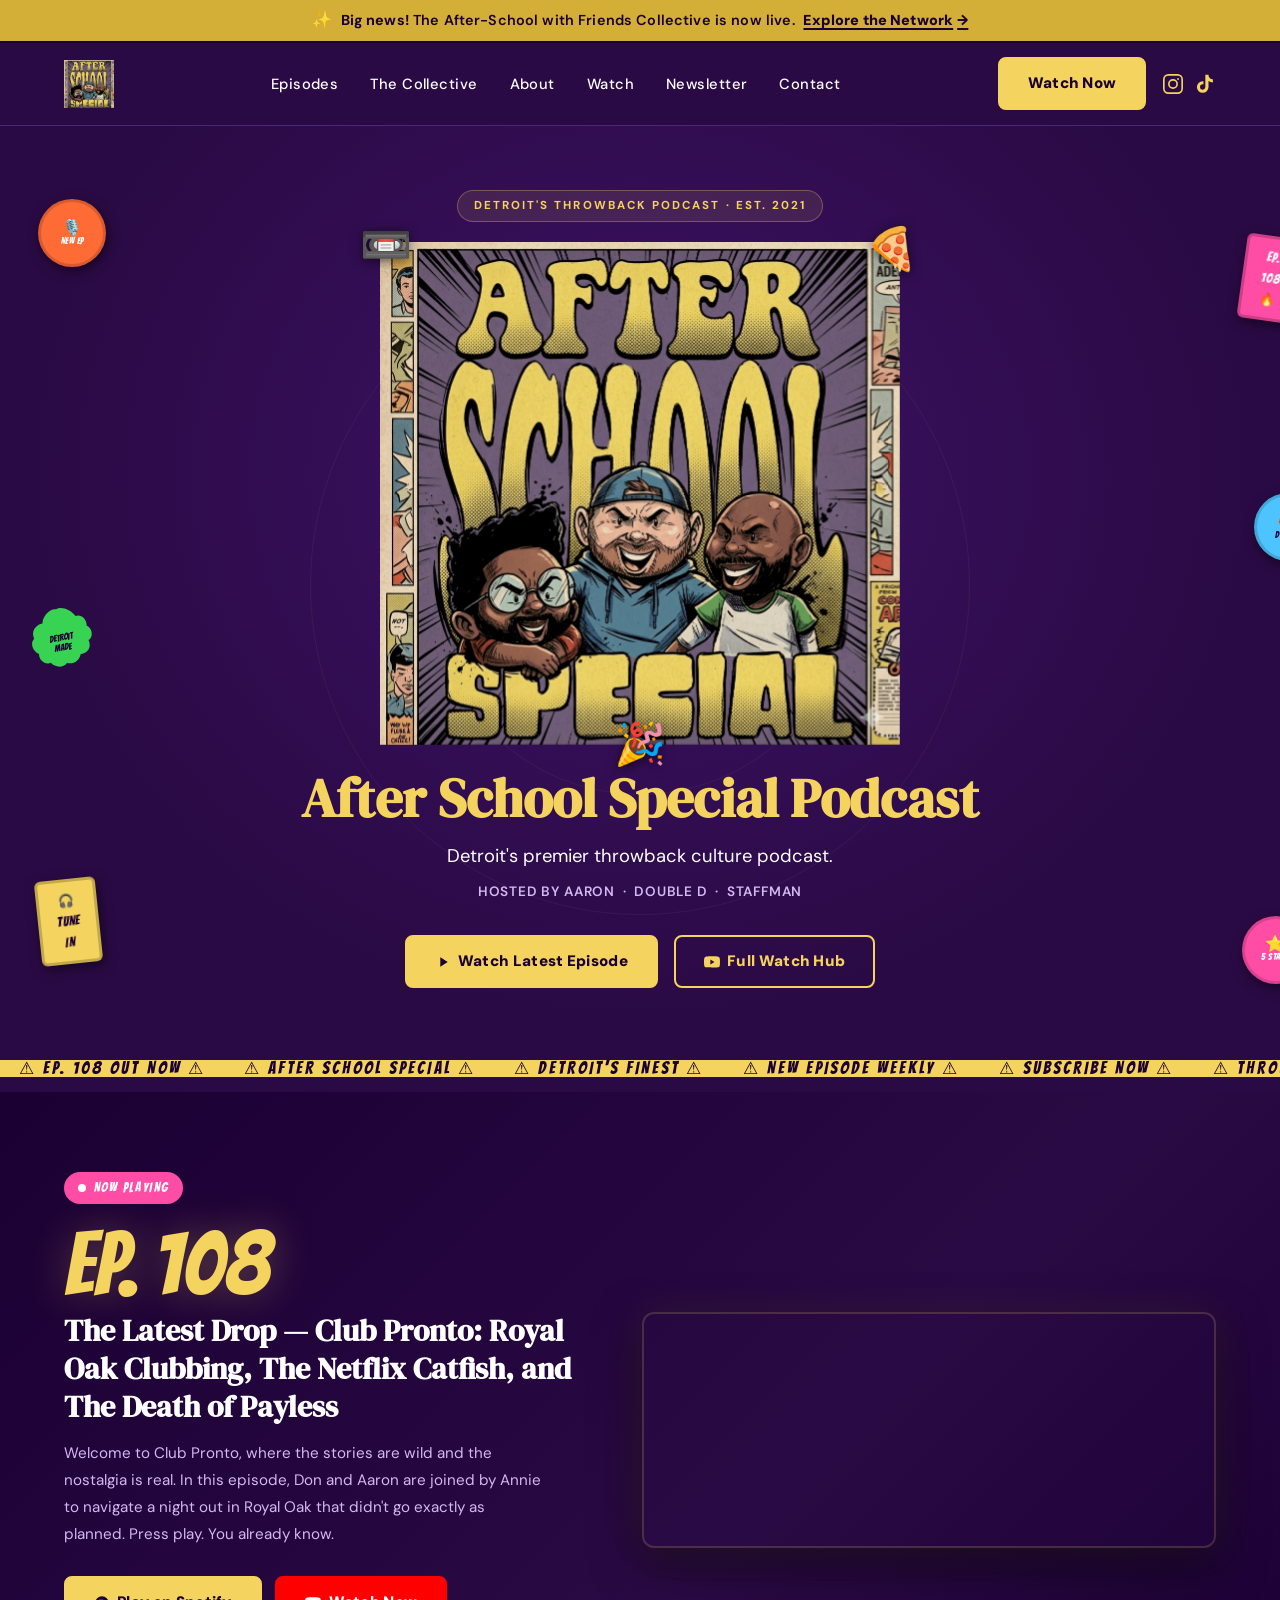
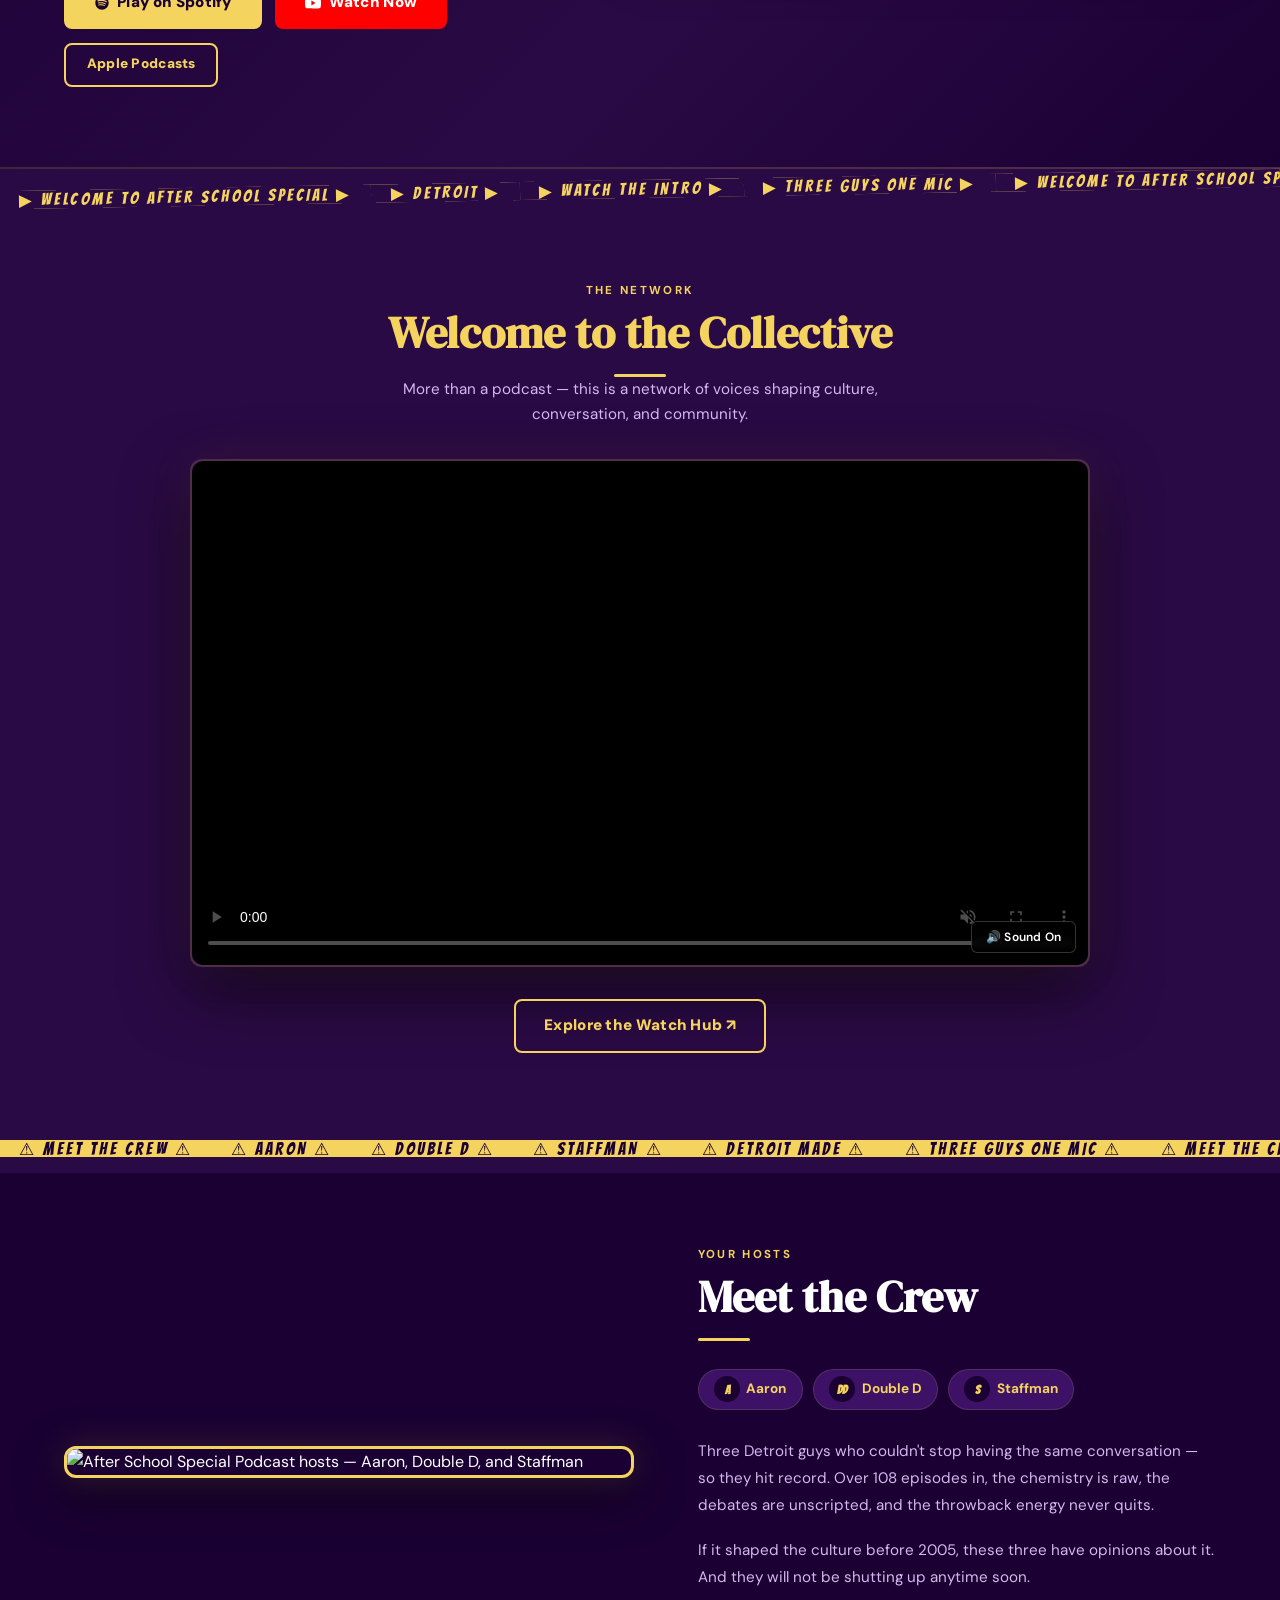
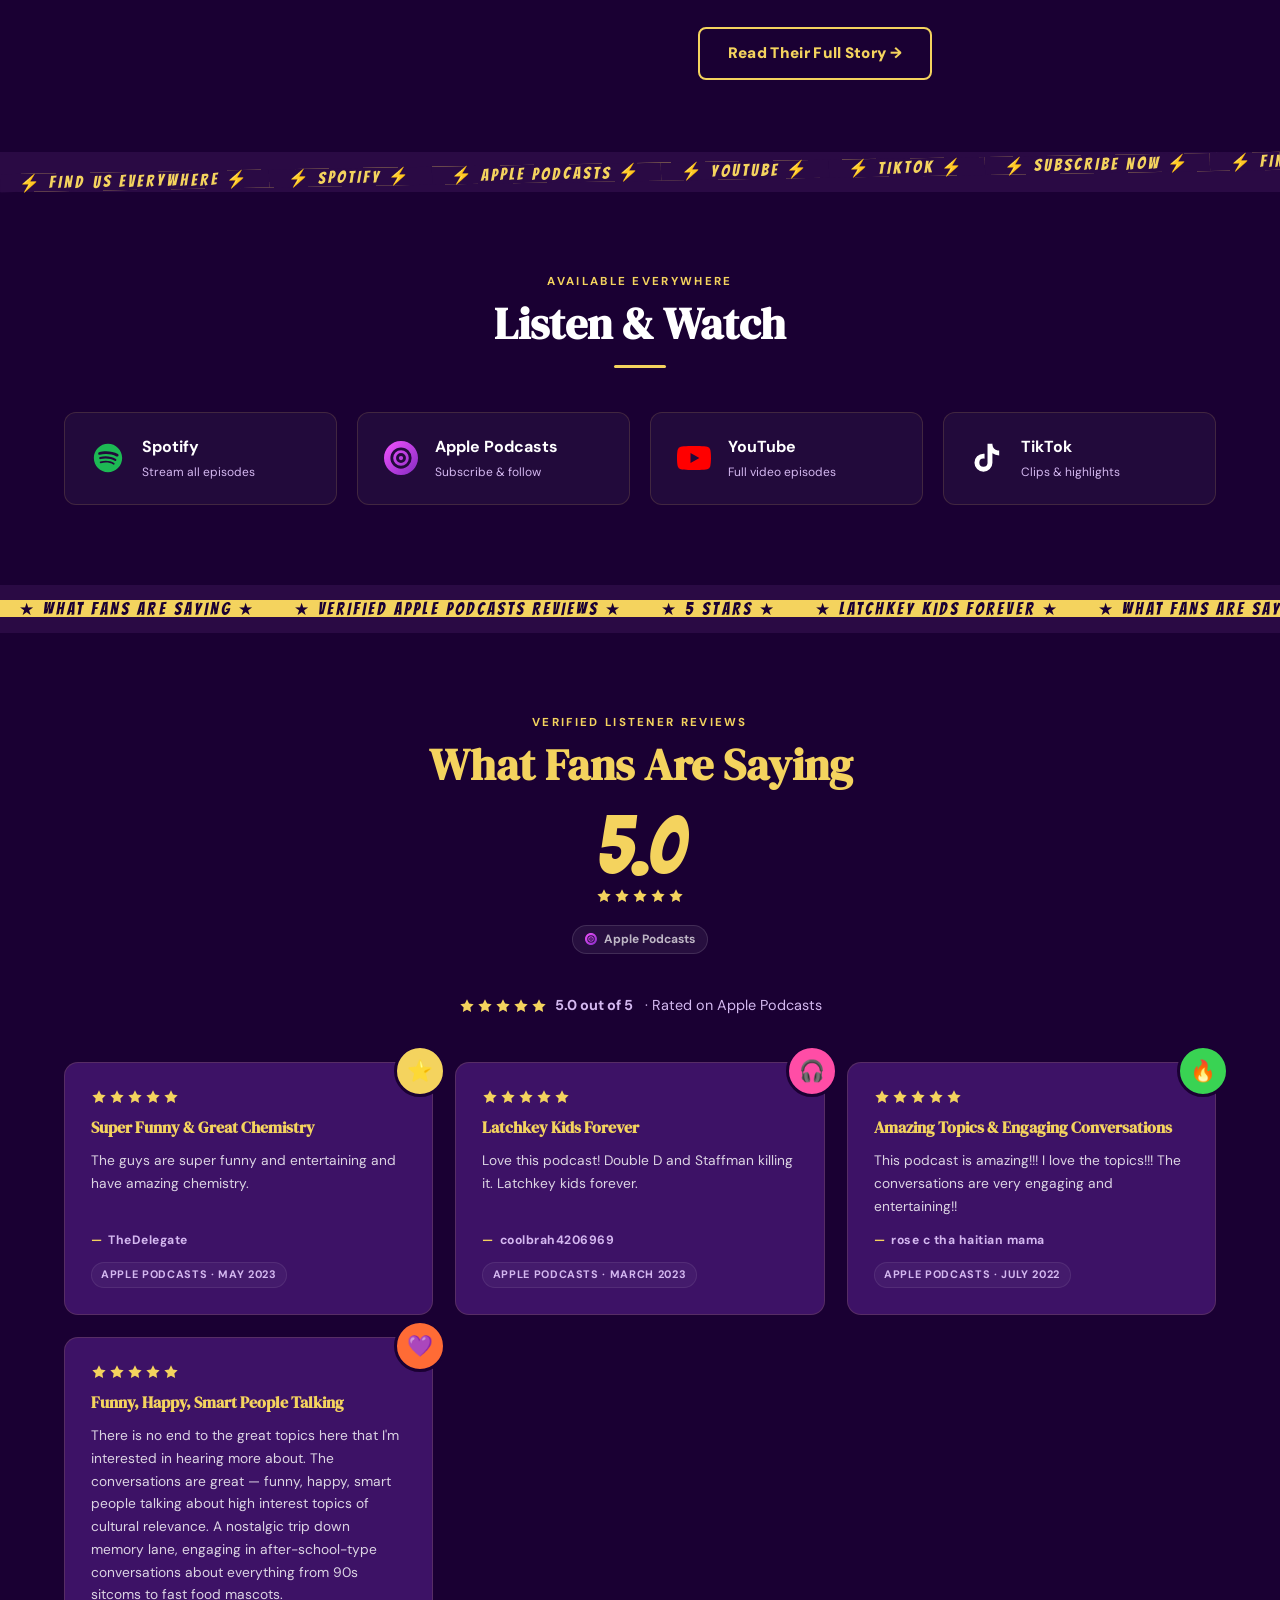
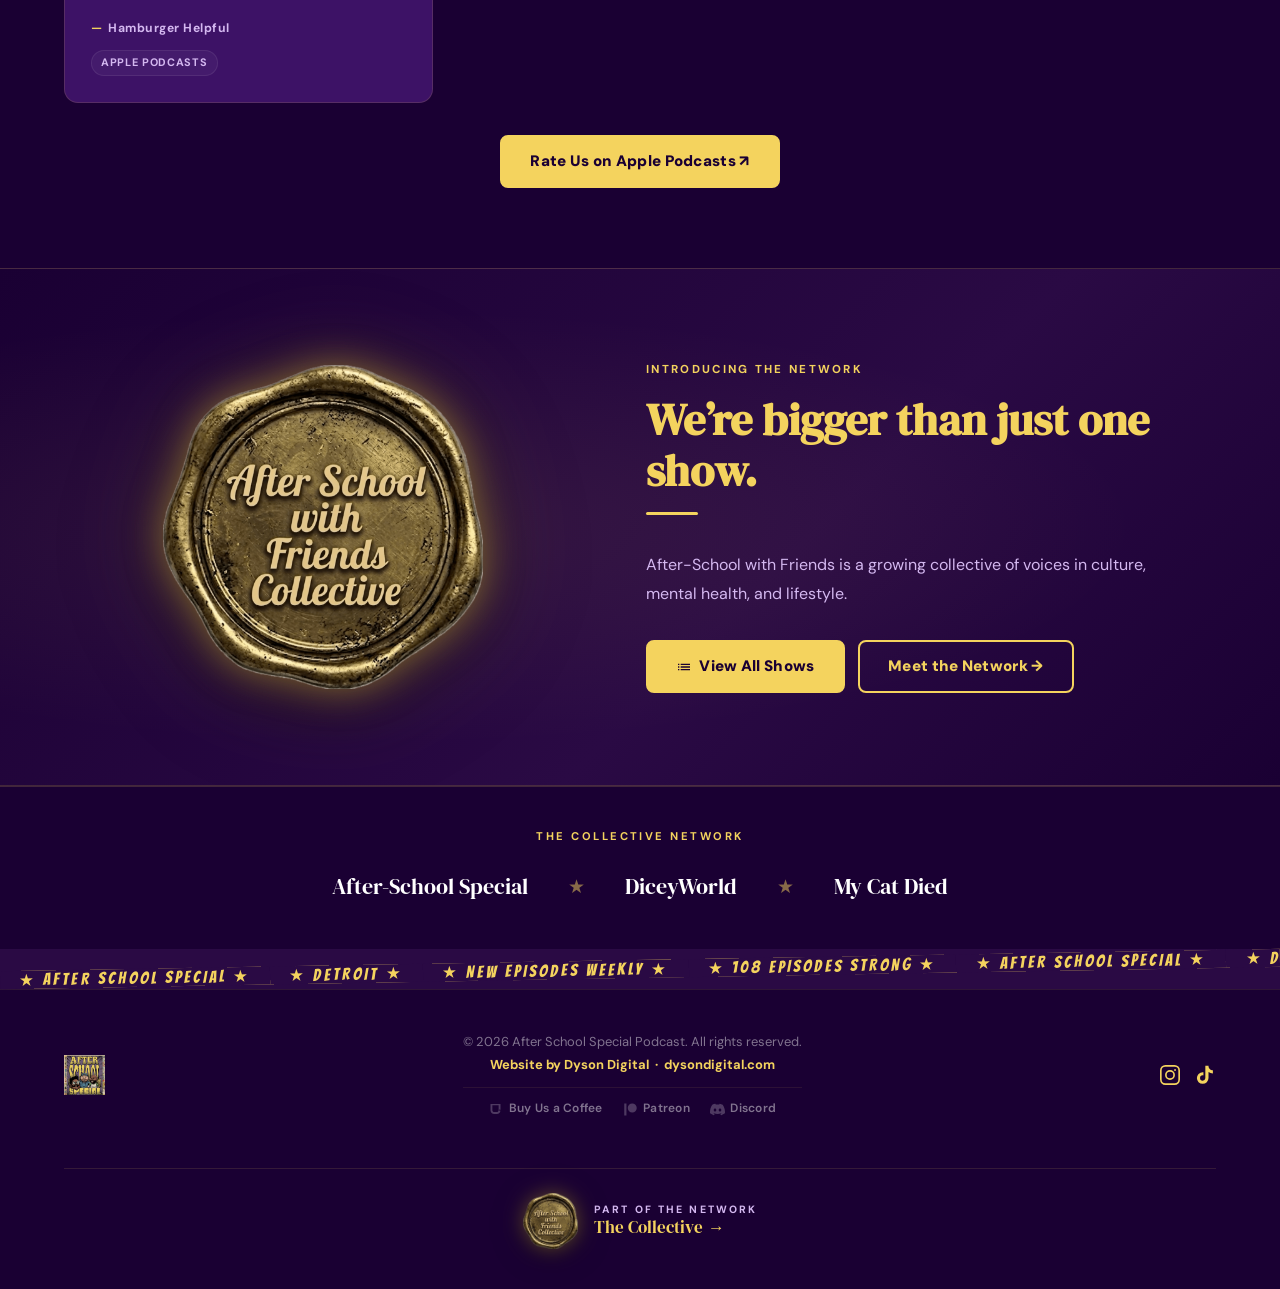
==== commit 89ee8ca3: "Add files via upload" ====
--- a/index.html
+++ b/index.html
@@ -86,6 +86,7 @@
           <li><a href="collective.html">The Collective</a></li>
           <li><a href="about.html">About</a></li>
           <li><a href="watch.html">Watch</a></li>
+          <li><a href="newsletter.html">Newsletter</a></li>
           <li><a href="contact.html">Contact</a></li>
         </ul>
       </nav>
@@ -123,6 +124,7 @@
     <a href="collective.html" class="mobile-link">The Collective</a>
     <a href="about.html" class="mobile-link">About</a>
     <a href="watch.html" class="mobile-link">Watch</a>
+    <a href="newsletter.html" class="mobile-link">Newsletter</a>
     <a href="contact.html" class="mobile-link">Contact</a>
     <a href="watch.html" class="btn-primary mobile-link">Watch Now</a>
   </nav>
@@ -511,6 +513,20 @@
       <div class="footer-center">
         <p>&copy; 2026 After School Special Podcast. All rights reserved.</p>
         <p class="footer-credit">Website by <a href="https://dysondigital.com" target="_blank" rel="noopener noreferrer">Dyson Digital</a> &nbsp;&middot;&nbsp; dysondigital.com</p>
+        <div class="footer-support-links">
+          <a href="https://buymeacoffee.com/afterschoolspe3" target="_blank" rel="noopener noreferrer" class="footer-support-link" aria-label="Buy us a coffee">
+            <svg width="15" height="15" viewBox="0 0 24 24" fill="currentColor" aria-hidden="true"><path d="M20 3H4v10c0 3.31 2.69 6 6 6h4c3.31 0 6-2.69 6-6V3zM7 13V5h10v8c0 1.66-1.34 3-3 3h-4c-1.66 0-3-1.34-3-3zm12 1h-1v-2h1c.55 0 1 .45 1 1s-.45 1-1 1z"/></svg>
+            Buy Us a Coffee
+          </a>
+          <a href="https://www.patreon.com/cw/AfterSchoolSpecialPodcast" target="_blank" rel="noopener noreferrer" class="footer-support-link" aria-label="Support on Patreon">
+            <svg width="15" height="15" viewBox="0 0 24 24" fill="currentColor" aria-hidden="true"><path d="M14.82 2.41C18.78 2.41 22 5.65 22 9.62c0 3.96-3.22 7.18-7.18 7.18-3.96 0-7.18-3.22-7.18-7.18 0-3.97 3.22-7.21 7.18-7.21zM2 21.6h3.5V2.41H2V21.6z"/></svg>
+            Patreon
+          </a>
+          <a href="https://discord.gg/FqR2VqHaZ" target="_blank" rel="noopener noreferrer" class="footer-support-link" aria-label="Join our Discord">
+            <svg width="15" height="15" viewBox="0 0 24 24" fill="currentColor" aria-hidden="true"><path d="M20.317 4.37a19.791 19.791 0 0 0-4.885-1.515.074.074 0 0 0-.079.037c-.21.375-.444.864-.608 1.25a18.27 18.27 0 0 0-5.487 0 12.64 12.64 0 0 0-.617-1.25.077.077 0 0 0-.079-.037A19.736 19.736 0 0 0 3.677 4.37a.07.07 0 0 0-.032.027C.533 9.046-.32 13.58.099 18.057a.082.082 0 0 0 .031.057 19.9 19.9 0 0 0 5.993 3.03.078.078 0 0 0 .084-.028c.462-.63.874-1.295 1.226-1.994a.076.076 0 0 0-.041-.106 13.107 13.107 0 0 1-1.872-.892.077.077 0 0 1-.008-.128 10.2 10.2 0 0 0 .372-.292.074.074 0 0 1 .077-.01c3.928 1.793 8.18 1.793 12.062 0a.074.074 0 0 1 .078.01c.12.098.246.198.373.292a.077.077 0 0 1-.006.127 12.299 12.299 0 0 1-1.873.892.077.077 0 0 0-.041.107c.36.698.772 1.362 1.225 1.993a.076.076 0 0 0 .084.028 19.839 19.839 0 0 0 6.002-3.03.077.077 0 0 0 .032-.054c.5-5.177-.838-9.674-3.549-13.66a.061.061 0 0 0-.031-.03zM8.02 15.33c-1.183 0-2.157-1.085-2.157-2.419 0-1.333.956-2.419 2.157-2.419 1.21 0 2.176 1.096 2.157 2.42 0 1.333-.956 2.418-2.157 2.418zm7.975 0c-1.183 0-2.157-1.085-2.157-2.419 0-1.333.955-2.419 2.157-2.419 1.21 0 2.176 1.096 2.157 2.42 0 1.333-.946 2.418-2.157 2.418z"/></svg>
+            Discord
+          </a>
+        </div>
       </div>
       <div class="footer-right" aria-label="Social links">
         <a href="https://www.instagram.com/afterschoolspecialpodcast/" target="_blank" rel="noopener noreferrer" aria-label="Instagram">
--- a/style.css
+++ b/style.css
@@ -2625,3 +2625,66 @@
 @media (max-width: 480px) {
   .cross-label { font-size: 0.74rem; }
 }
+
+/* ======================================================
+   ░░ NEWSLETTER NAV — gap reduction at small desktop
+   Prevents 6-item nav from crowding between 768–900px.
+   No existing classes changed — additive @media only.
+   ====================================================== */
+@media (max-width: 900px) and (min-width: 768px) {
+  .nav-links { gap: 1.25rem; }
+  .nav-links a { font-size: 0.85rem; }
+}
+
+/* ======================================================
+   ░░ FOOTER SUPPORT LINKS
+   New classes only — footer-inner, footer-center, footer-credit
+   and all existing footer classes are untouched above.
+   ====================================================== */
+.footer-support-links {
+  display: flex;
+  align-items: center;
+  justify-content: center;
+  flex-wrap: wrap;
+  gap: 0.35rem 1.25rem;
+  margin-top: 0.65rem;
+  padding-top: 0.65rem;
+  border-top: 1px solid rgba(244, 211, 94, 0.08);
+}
+
+.footer-support-link {
+  display: inline-flex;
+  align-items: center;
+  gap: 0.35rem;
+  font-size: 0.75rem;
+  font-weight: 600;
+  color: rgba(255, 255, 255, 0.45);
+  text-decoration: none;
+  letter-spacing: 0.02em;
+  transition: color 0.22s ease, text-shadow 0.22s ease;
+  white-space: nowrap;
+}
+
+.footer-support-link svg {
+  flex-shrink: 0;
+  opacity: 0.5;
+  transition: opacity 0.22s ease;
+}
+
+.footer-support-link:hover {
+  color: var(--accent);
+  text-shadow: 0 0 10px rgba(244, 211, 94, 0.35);
+}
+
+.footer-support-link:hover svg {
+  opacity: 1;
+}
+
+/* Stack on mobile — consistent with existing footer-inner column layout */
+@media (max-width: 600px) {
+  .footer-support-links {
+    flex-direction: column;
+    align-items: center;
+    gap: 0.55rem;
+  }
+}
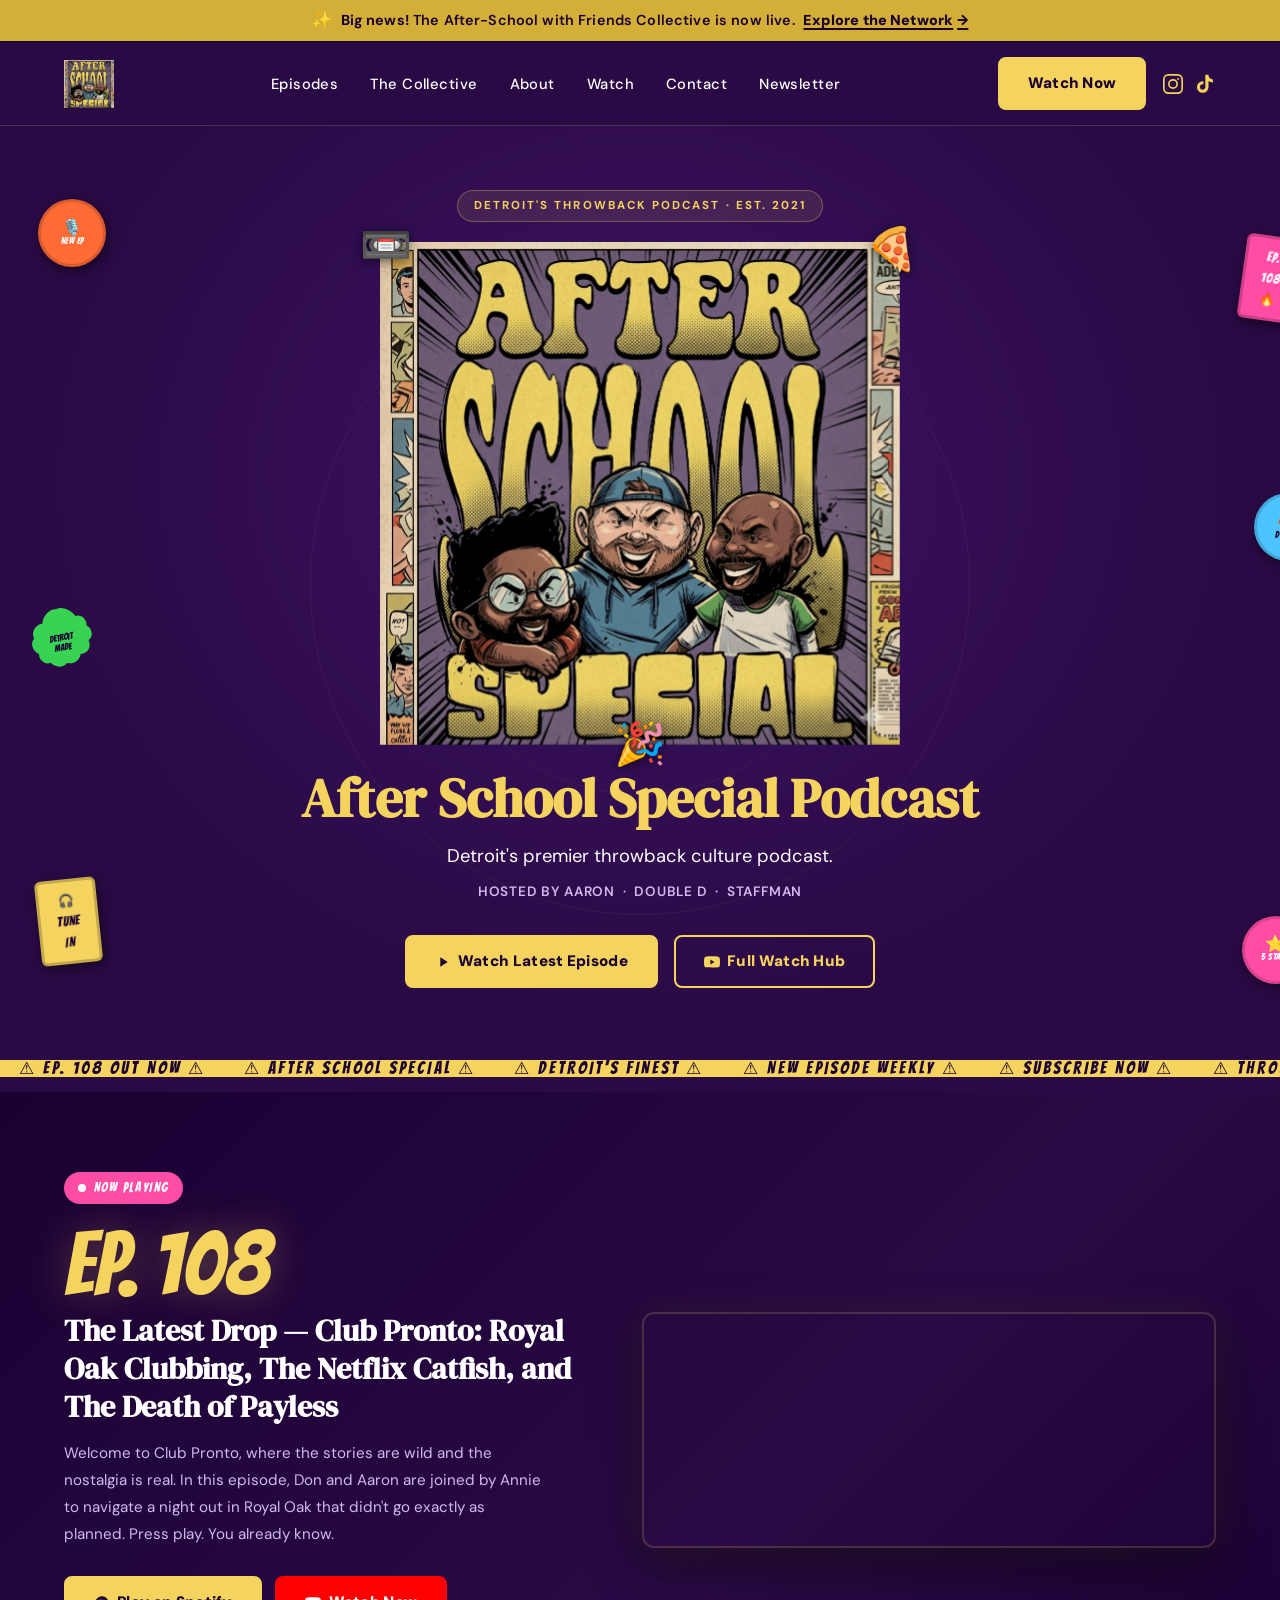
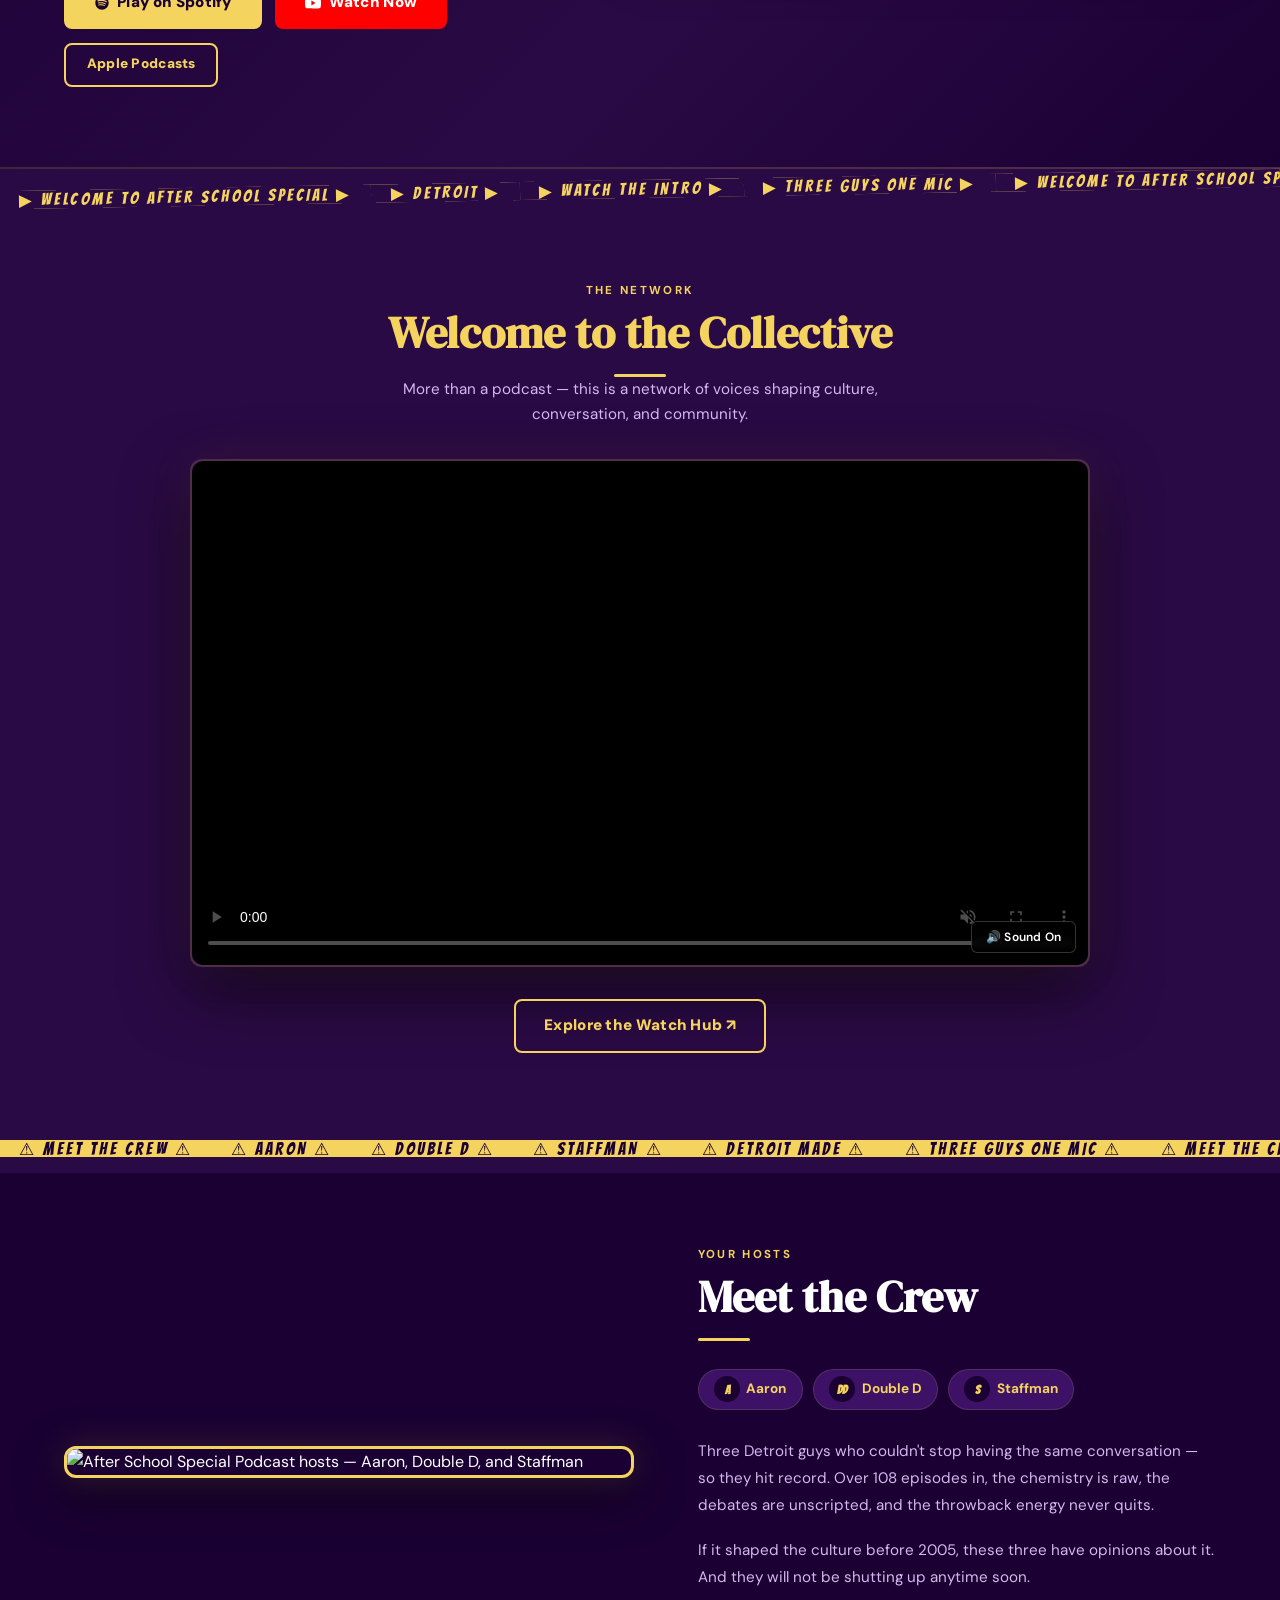
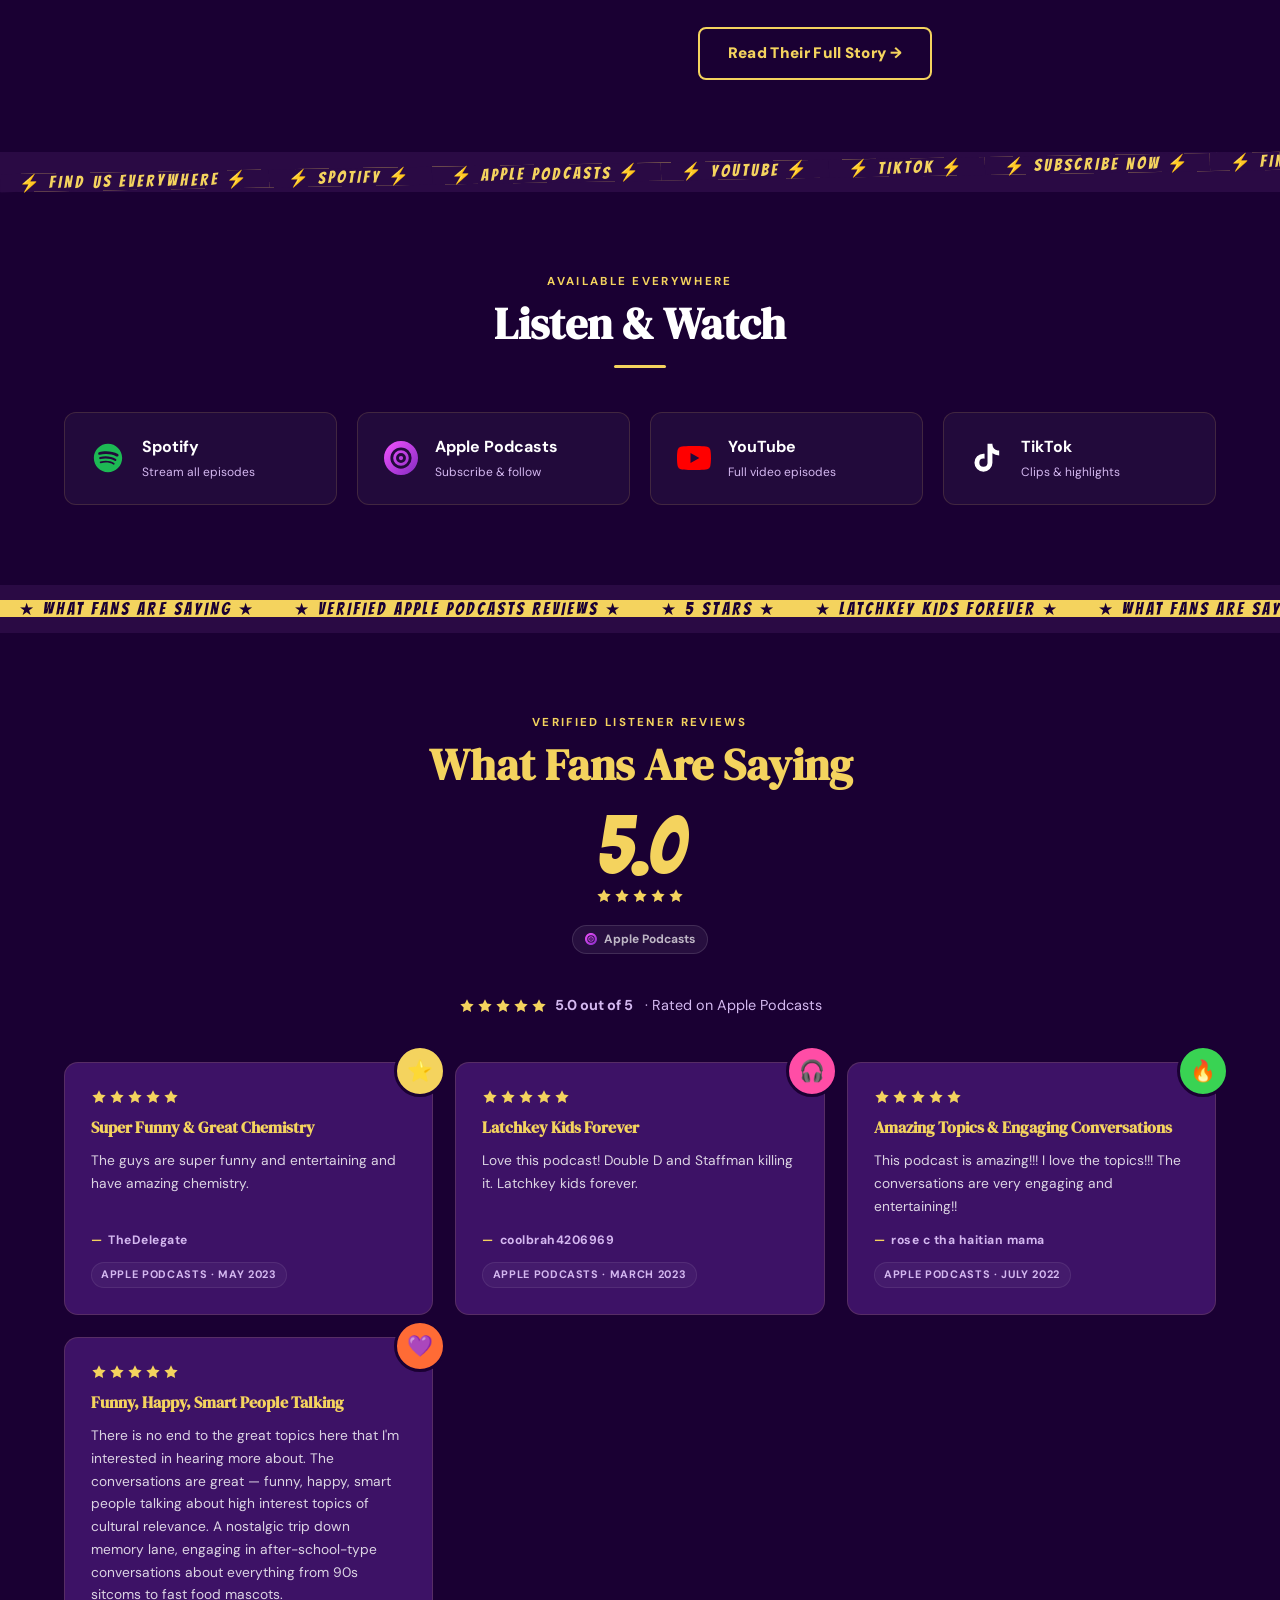
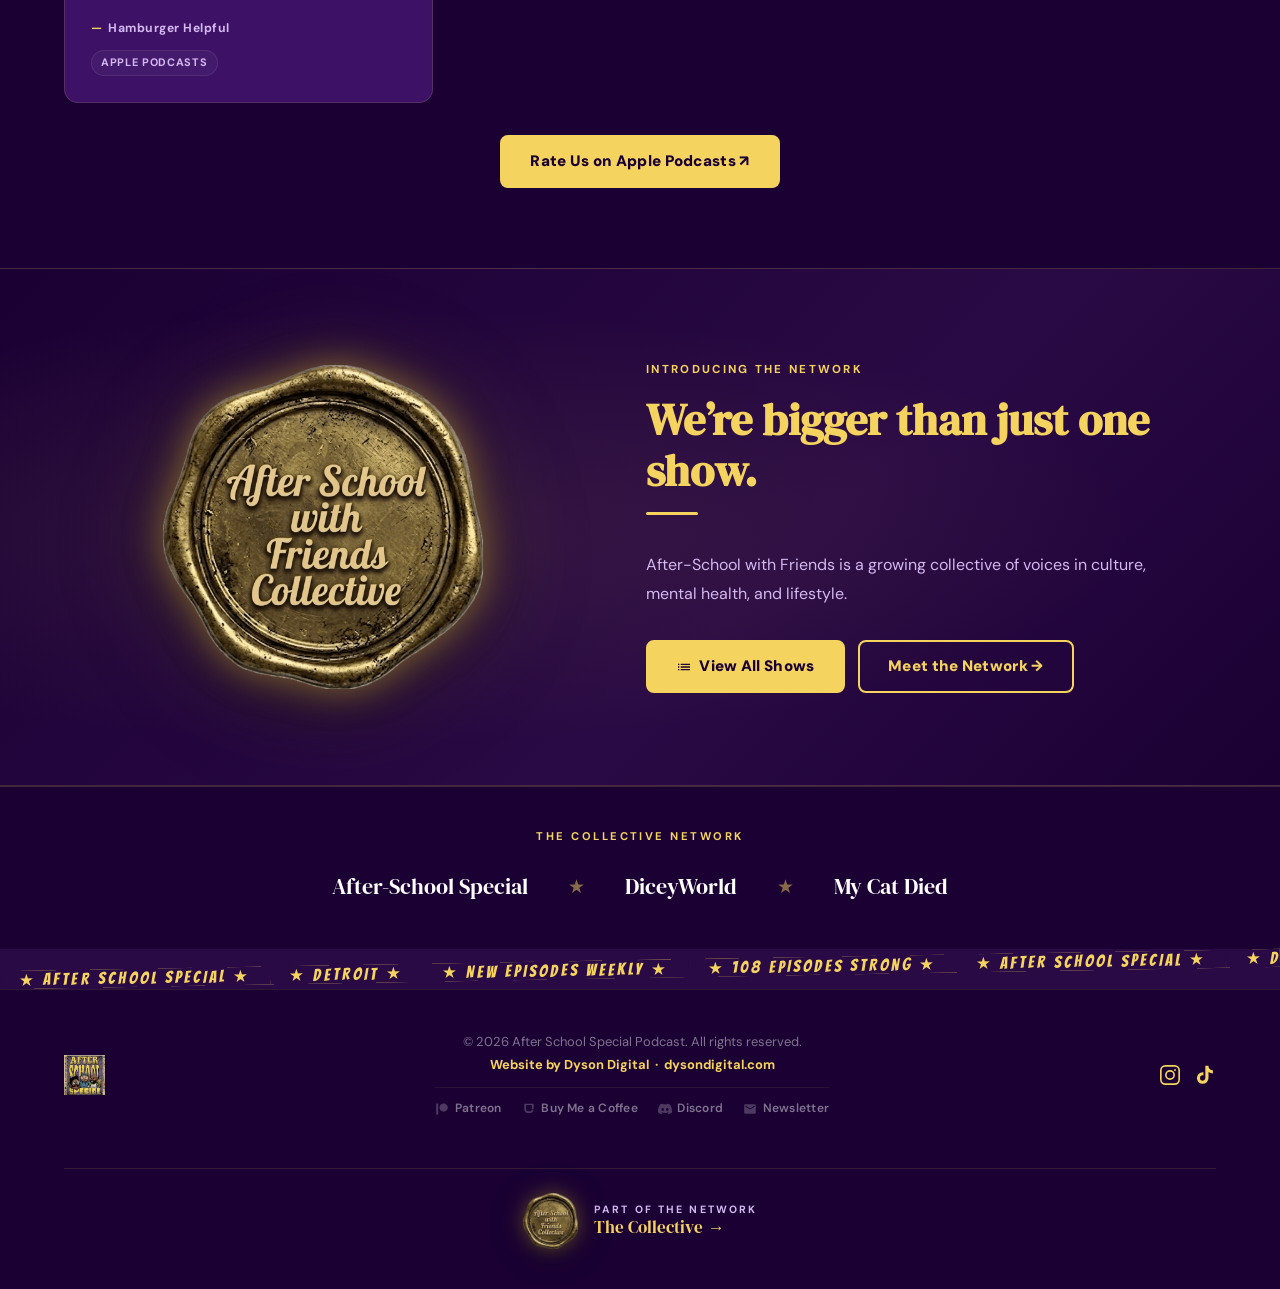
==== commit 37bb28eb: "Add files via upload" ====
--- a/index.html
+++ b/index.html
@@ -86,8 +86,8 @@
           <li><a href="collective.html">The Collective</a></li>
           <li><a href="about.html">About</a></li>
           <li><a href="watch.html">Watch</a></li>
+          <li><a href="contact.html">Contact</a></li>
           <li><a href="newsletter.html">Newsletter</a></li>
-          <li><a href="contact.html">Contact</a></li>
         </ul>
       </nav>
       <div class="nav-right">
@@ -124,8 +124,8 @@
     <a href="collective.html" class="mobile-link">The Collective</a>
     <a href="about.html" class="mobile-link">About</a>
     <a href="watch.html" class="mobile-link">Watch</a>
+    <a href="contact.html" class="mobile-link">Contact</a>
     <a href="newsletter.html" class="mobile-link">Newsletter</a>
-    <a href="contact.html" class="mobile-link">Contact</a>
     <a href="watch.html" class="btn-primary mobile-link">Watch Now</a>
   </nav>
 
@@ -514,17 +514,21 @@
         <p>&copy; 2026 After School Special Podcast. All rights reserved.</p>
         <p class="footer-credit">Website by <a href="https://dysondigital.com" target="_blank" rel="noopener noreferrer">Dyson Digital</a> &nbsp;&middot;&nbsp; dysondigital.com</p>
         <div class="footer-support-links">
-          <a href="https://buymeacoffee.com/afterschoolspe3" target="_blank" rel="noopener noreferrer" class="footer-support-link" aria-label="Buy us a coffee">
-            <svg width="15" height="15" viewBox="0 0 24 24" fill="currentColor" aria-hidden="true"><path d="M20 3H4v10c0 3.31 2.69 6 6 6h4c3.31 0 6-2.69 6-6V3zM7 13V5h10v8c0 1.66-1.34 3-3 3h-4c-1.66 0-3-1.34-3-3zm12 1h-1v-2h1c.55 0 1 .45 1 1s-.45 1-1 1z"/></svg>
-            Buy Us a Coffee
-          </a>
           <a href="https://www.patreon.com/cw/AfterSchoolSpecialPodcast" target="_blank" rel="noopener noreferrer" class="footer-support-link" aria-label="Support on Patreon">
-            <svg width="15" height="15" viewBox="0 0 24 24" fill="currentColor" aria-hidden="true"><path d="M14.82 2.41C18.78 2.41 22 5.65 22 9.62c0 3.96-3.22 7.18-7.18 7.18-3.96 0-7.18-3.22-7.18-7.18 0-3.97 3.22-7.21 7.18-7.21zM2 21.6h3.5V2.41H2V21.6z"/></svg>
+            <svg width="14" height="14" viewBox="0 0 24 24" fill="currentColor" aria-hidden="true"><path d="M14.82 2.41C18.78 2.41 22 5.65 22 9.62c0 3.96-3.22 7.18-7.18 7.18-3.96 0-7.18-3.22-7.18-7.18 0-3.97 3.22-7.21 7.18-7.21zM2 21.6h3.5V2.41H2V21.6z"/></svg>
             Patreon
           </a>
+          <a href="https://buymeacoffee.com/afterschoolspe3" target="_blank" rel="noopener noreferrer" class="footer-support-link" aria-label="Buy us a coffee">
+            <svg width="14" height="14" viewBox="0 0 24 24" fill="currentColor" aria-hidden="true"><path d="M20 3H4v10c0 3.31 2.69 6 6 6h4c3.31 0 6-2.69 6-6V3zM7 13V5h10v8c0 1.66-1.34 3-3 3h-4c-1.66 0-3-1.34-3-3zm12 1h-1v-2h1c.55 0 1 .45 1 1s-.45 1-1 1z"/></svg>
+            Buy Me a Coffee
+          </a>
           <a href="https://discord.gg/FqR2VqHaZ" target="_blank" rel="noopener noreferrer" class="footer-support-link" aria-label="Join our Discord">
-            <svg width="15" height="15" viewBox="0 0 24 24" fill="currentColor" aria-hidden="true"><path d="M20.317 4.37a19.791 19.791 0 0 0-4.885-1.515.074.074 0 0 0-.079.037c-.21.375-.444.864-.608 1.25a18.27 18.27 0 0 0-5.487 0 12.64 12.64 0 0 0-.617-1.25.077.077 0 0 0-.079-.037A19.736 19.736 0 0 0 3.677 4.37a.07.07 0 0 0-.032.027C.533 9.046-.32 13.58.099 18.057a.082.082 0 0 0 .031.057 19.9 19.9 0 0 0 5.993 3.03.078.078 0 0 0 .084-.028c.462-.63.874-1.295 1.226-1.994a.076.076 0 0 0-.041-.106 13.107 13.107 0 0 1-1.872-.892.077.077 0 0 1-.008-.128 10.2 10.2 0 0 0 .372-.292.074.074 0 0 1 .077-.01c3.928 1.793 8.18 1.793 12.062 0a.074.074 0 0 1 .078.01c.12.098.246.198.373.292a.077.077 0 0 1-.006.127 12.299 12.299 0 0 1-1.873.892.077.077 0 0 0-.041.107c.36.698.772 1.362 1.225 1.993a.076.076 0 0 0 .084.028 19.839 19.839 0 0 0 6.002-3.03.077.077 0 0 0 .032-.054c.5-5.177-.838-9.674-3.549-13.66a.061.061 0 0 0-.031-.03zM8.02 15.33c-1.183 0-2.157-1.085-2.157-2.419 0-1.333.956-2.419 2.157-2.419 1.21 0 2.176 1.096 2.157 2.42 0 1.333-.956 2.418-2.157 2.418zm7.975 0c-1.183 0-2.157-1.085-2.157-2.419 0-1.333.955-2.419 2.157-2.419 1.21 0 2.176 1.096 2.157 2.42 0 1.333-.946 2.418-2.157 2.418z"/></svg>
+            <svg width="14" height="14" viewBox="0 0 24 24" fill="currentColor" aria-hidden="true"><path d="M20.317 4.37a19.791 19.791 0 0 0-4.885-1.515.074.074 0 0 0-.079.037c-.21.375-.444.864-.608 1.25a18.27 18.27 0 0 0-5.487 0 12.64 12.64 0 0 0-.617-1.25.077.077 0 0 0-.079-.037A19.736 19.736 0 0 0 3.677 4.37a.07.07 0 0 0-.032.027C.533 9.046-.32 13.58.099 18.057a.082.082 0 0 0 .031.057 19.9 19.9 0 0 0 5.993 3.03.078.078 0 0 0 .084-.028c.462-.63.874-1.295 1.226-1.994a.076.076 0 0 0-.041-.106 13.107 13.107 0 0 1-1.872-.892.077.077 0 0 1-.008-.128 10.2 10.2 0 0 0 .372-.292.074.074 0 0 1 .077-.01c3.928 1.793 8.18 1.793 12.062 0a.074.074 0 0 1 .078.01c.12.098.246.198.373.292a.077.077 0 0 1-.006.127 12.299 12.299 0 0 1-1.873.892.077.077 0 0 0-.041.107c.36.698.772 1.362 1.225 1.993a.076.076 0 0 0 .084.028 19.839 19.839 0 0 0 6.002-3.03.077.077 0 0 0 .032-.054c.5-5.177-.838-9.674-3.549-13.66a.061.061 0 0 0-.031-.03zM8.02 15.33c-1.183 0-2.157-1.085-2.157-2.419 0-1.333.956-2.419 2.157-2.419 1.21 0 2.176 1.096 2.157 2.42 0 1.333-.956 2.418-2.157 2.418zm7.975 0c-1.183 0-2.157-1.085-2.157-2.419 0-1.333.955-2.419 2.157-2.419 1.21 0 2.176 1.096 2.157 2.42 0 1.333-.946 2.418-2.157 2.418z"/></svg>
             Discord
+          </a>
+          <a href="newsletter.html" class="footer-support-link" aria-label="Newsletter">
+            <svg width="14" height="14" viewBox="0 0 24 24" fill="currentColor" aria-hidden="true"><path d="M20 4H4c-1.1 0-2 .9-2 2v12c0 1.1.9 2 2 2h16c1.1 0 2-.9 2-2V6c0-1.1-.9-2-2-2zm0 4l-8 5-8-5V6l8 5 8-5v2z"/></svg>
+            Newsletter
           </a>
         </div>
       </div>
--- a/style.css
+++ b/style.css
@@ -2627,20 +2627,19 @@
 }
 
 /* ======================================================
-   ░░ NEWSLETTER NAV — gap reduction at small desktop
-   Prevents 6-item nav from crowding between 768–900px.
-   No existing classes changed — additive @media only.
-   ====================================================== */
+   ░░ NEWSLETTER PAGE — modular additions (nl- prefix)
+   All classes use nl- prefix to guarantee zero collision
+   with any existing rule above.
+   No existing class is renamed or modified.
+   ====================================================== */
+
+/* ── Nav gap trim at small desktop so 6 items don't crowd ── */
 @media (max-width: 900px) and (min-width: 768px) {
   .nav-links { gap: 1.25rem; }
   .nav-links a { font-size: 0.85rem; }
 }
 
-/* ======================================================
-   ░░ FOOTER SUPPORT LINKS
-   New classes only — footer-inner, footer-center, footer-credit
-   and all existing footer classes are untouched above.
-   ====================================================== */
+/* ── Footer support links (new — no existing footer class touched) ── */
 .footer-support-links {
   display: flex;
   align-items: center;
@@ -2649,7 +2648,7 @@
   gap: 0.35rem 1.25rem;
   margin-top: 0.65rem;
   padding-top: 0.65rem;
-  border-top: 1px solid rgba(244, 211, 94, 0.08);
+  border-top: 1px solid rgba(244,211,94,0.08);
 }
 
 .footer-support-link {
@@ -2658,29 +2657,23 @@
   gap: 0.35rem;
   font-size: 0.75rem;
   font-weight: 600;
-  color: rgba(255, 255, 255, 0.45);
+  color: rgba(255,255,255,0.45);
   text-decoration: none;
   letter-spacing: 0.02em;
   transition: color 0.22s ease, text-shadow 0.22s ease;
   white-space: nowrap;
 }
-
 .footer-support-link svg {
   flex-shrink: 0;
   opacity: 0.5;
   transition: opacity 0.22s ease;
 }
-
 .footer-support-link:hover {
   color: var(--accent);
-  text-shadow: 0 0 10px rgba(244, 211, 94, 0.35);
-}
-
-.footer-support-link:hover svg {
-  opacity: 1;
-}
-
-/* Stack on mobile — consistent with existing footer-inner column layout */
+  text-shadow: 0 0 10px rgba(244,211,94,0.35);
+}
+.footer-support-link:hover svg { opacity: 1; }
+
 @media (max-width: 600px) {
   .footer-support-links {
     flex-direction: column;
@@ -2688,3 +2681,773 @@
     gap: 0.55rem;
   }
 }
+
+/* ======================================================
+   ░░ NL REVEAL SYSTEM
+   IntersectionObserver-driven fade-up.
+   GPU-composited: only opacity + transform change.
+   prefers-reduced-motion collapses all to instant.
+   ====================================================== */
+.nl-reveal {
+  opacity: 0;
+  transform: translateY(30px);
+  transition:
+    opacity  0.75s cubic-bezier(0.22, 1, 0.36, 1),
+    transform 0.75s cubic-bezier(0.22, 1, 0.36, 1);
+  will-change: opacity, transform;
+}
+.nl-reveal--d1 { transition-delay: 0.10s; }
+.nl-reveal--d2 { transition-delay: 0.20s; }
+.nl-reveal--d3 { transition-delay: 0.32s; }
+.nl-reveal--d4 { transition-delay: 0.44s; }
+.nl-revealed {
+  opacity: 1;
+  transform: translateY(0);
+}
+
+@media (prefers-reduced-motion: reduce) {
+  .nl-reveal,
+  .nl-reveal--d1,
+  .nl-reveal--d2,
+  .nl-reveal--d3,
+  .nl-reveal--d4 {
+    opacity: 1;
+    transform: none;
+    transition: none;
+    will-change: auto;
+  }
+  .nl-hero-img { animation: none !important; will-change: auto !important; }
+  .nl-glow-1, .nl-glow-2, .nl-glow-3 { animation: none !important; }
+  .nl-scroll-line { animation: none !important; }
+}
+
+/* ======================================================
+   ░░ NL HERO — Full-viewport cinematic
+   ====================================================== */
+.nl-hero {
+  position: relative;
+  min-height: 100svh;
+  display: flex;
+  flex-direction: column;
+  align-items: center;
+  justify-content: center;
+  text-align: center;
+  overflow: hidden;
+  padding: 8rem 1.5rem 6rem;
+  /* Prevents CLS — colour shows before image loads */
+  background: var(--bg-deeper);
+}
+
+/* Background image — GPU layer, overhangs edges for parallax travel */
+.nl-hero-img {
+  position: absolute;
+  inset: -10%;           /* extra bleed so parallax never shows edge */
+  background-image: url('images/newsletterbackground.png');
+  background-size: cover;
+  background-position: center 40%;
+  background-repeat: no-repeat;
+  will-change: transform;
+  transform: translate3d(0, 0, 0);   /* promote to GPU layer immediately */
+  z-index: 0;
+  /* Lazy-load handled via JS — show bg-deeper until loaded */
+  opacity: 0;
+  transition: opacity 0.6s ease;
+}
+.nl-hero-img.nl-img-loaded { opacity: 1; }
+
+/* Dark translucent overlay */
+.nl-hero-overlay {
+  position: absolute;
+  inset: 0;
+  background: rgba(10, 0, 26, 0.60);
+  z-index: 1;
+}
+
+/* Gradient overlay — merges bottom edge into site BG, zero gap */
+.nl-hero-grad {
+  position: absolute;
+  inset: 0;
+  background: linear-gradient(
+    to bottom,
+    rgba(26,0,51,0.00) 0%,
+    rgba(26,0,51,0.00) 40%,
+    rgba(26,0,51,0.75) 75%,
+    var(--bg-dark) 100%
+  );
+  z-index: 2;
+}
+
+/* Animated glows — GPU-only via opacity */
+.nl-glow-1,
+.nl-glow-2,
+.nl-glow-3 {
+  position: absolute;
+  border-radius: 50%;
+  filter: blur(90px);
+  will-change: opacity, transform;
+  pointer-events: none;
+  z-index: 3;
+}
+.nl-glow-1 {
+  width: 600px; height: 600px;
+  top: -120px; left: -160px;
+  background: radial-gradient(circle, rgba(244,211,94,0.16) 0%, transparent 70%);
+  animation: nl-glow-pulse 7s ease-in-out infinite;
+}
+.nl-glow-2 {
+  width: 500px; height: 500px;
+  bottom: -80px; right: -100px;
+  background: radial-gradient(circle, rgba(61,18,102,0.55) 0%, transparent 70%);
+  animation: nl-glow-pulse 8s ease-in-out infinite 2.5s;
+}
+.nl-glow-3 {
+  width: 380px; height: 380px;
+  top: 45%; left: 50%;
+  transform: translate(-50%, -50%);
+  background: radial-gradient(circle, rgba(244,211,94,0.07) 0%, transparent 70%);
+  animation: nl-glow-center 9s ease-in-out infinite 4s;
+}
+
+@keyframes nl-glow-pulse {
+  0%,100% { opacity: 0.45; transform: scale(1); }
+  50%      { opacity: 1;    transform: scale(1.1); }
+}
+@keyframes nl-glow-center {
+  0%,100% { opacity: 0.4;  transform: translate(-50%,-50%) scale(1);   }
+  50%      { opacity: 0.9;  transform: translate(-50%,-50%) scale(1.12);}
+}
+
+/* Hero content */
+.nl-hero-content {
+  position: relative;
+  z-index: 10;
+  max-width: 820px;
+  width: 100%;
+  margin: 0 auto;
+}
+
+.nl-eyebrow {
+  display: inline-block;
+  font-family: var(--font-stamp);
+  font-size: clamp(0.85rem, 1.6vw, 1.05rem);
+  letter-spacing: 0.28em;
+  text-transform: uppercase;
+  color: var(--accent);
+  margin-bottom: 1.35rem;
+}
+
+.nl-hero-title {
+  font-family: var(--font-display);
+  font-size: clamp(4rem, 13vw, 9.5rem);
+  line-height: 0.9;
+  color: var(--text-white);
+  letter-spacing: -0.02em;
+  margin-bottom: 1.5rem;
+  text-shadow: 0 4px 40px rgba(0,0,0,0.5);
+}
+
+.nl-hero-sub {
+  font-size: clamp(1rem, 2vw, 1.25rem);
+  color: var(--text-muted);
+  max-width: 500px;
+  margin: 0 auto 2.75rem;
+  line-height: 1.7;
+}
+
+.nl-hero-ctas {
+  display: flex;
+  flex-direction: column;
+  align-items: center;
+  gap: 0.9rem;
+}
+
+.nl-free-note {
+  font-size: 0.76rem;
+  color: rgba(255,255,255,0.38);
+  letter-spacing: 0.05em;
+  font-weight: 500;
+}
+
+/* Scroll cue */
+.nl-scroll-hint {
+  position: absolute;
+  bottom: 2.25rem;
+  left: 50%;
+  transform: translateX(-50%);
+  z-index: 10;
+  display: flex;
+  flex-direction: column;
+  align-items: center;
+  gap: 0.45rem;
+  color: rgba(255,255,255,0.28);
+  font-size: 0.62rem;
+  letter-spacing: 0.16em;
+  text-transform: uppercase;
+  font-family: var(--font-body);
+  font-weight: 600;
+  pointer-events: none;
+}
+.nl-scroll-line {
+  width: 1px;
+  height: 44px;
+  background: linear-gradient(to bottom, transparent, rgba(244,211,94,0.5));
+  animation: nl-scroll-drop 2.2s ease-in-out infinite;
+}
+@keyframes nl-scroll-drop {
+  0%   { opacity: 0; transform: scaleY(0); transform-origin: top; }
+  50%  { opacity: 1; transform: scaleY(1); }
+  100% { opacity: 0; transform: scaleY(1); transform-origin: bottom; }
+}
+
+/* ── Hero CTA button ── */
+.nl-btn-cta {
+  display: inline-flex;
+  align-items: center;
+  gap: 0.6rem;
+  background: var(--accent);
+  color: var(--text-dark);
+  font-family: var(--font-body);
+  font-weight: 900;
+  font-size: clamp(0.95rem, 1.8vw, 1.1rem);
+  padding: 1rem 2.25rem;
+  border-radius: 8px;
+  text-decoration: none;
+  border: 2px solid var(--accent);
+  transition:
+    background 0.22s ease,
+    border-color 0.22s ease,
+    transform 0.22s ease,
+    box-shadow 0.22s ease;
+  white-space: nowrap;
+}
+.nl-btn-cta:hover {
+  background: var(--accent-hover);
+  border-color: var(--accent-hover);
+  transform: translateY(-3px);
+  box-shadow: 0 14px 40px rgba(244,211,94,0.28);
+}
+.nl-btn-cta--lg {
+  font-size: clamp(1rem, 2vw, 1.2rem);
+  padding: 1.15rem 2.5rem;
+}
+.nl-btn-cta svg { flex-shrink: 0; }
+
+@media (max-width: 480px) {
+  .nl-hero { padding: 7rem 1rem 5rem; }
+  .nl-hero-title { font-size: clamp(3.2rem, 18vw, 5.5rem); }
+}
+
+/* ======================================================
+   ░░ NL INTRO SECTION
+   ====================================================== */
+.nl-intro {
+  background: var(--bg-dark);
+  padding: var(--section-pad) 0;
+}
+
+.nl-intro-grid {
+  display: grid;
+  grid-template-columns: 1.25fr 1fr;
+  gap: 4.5rem;
+  align-items: center;
+}
+
+.nl-intro-heading {
+  font-family: var(--font-display);
+  font-size: clamp(2rem, 4vw, 3.2rem);
+  color: var(--text-white);
+  line-height: 1.1;
+  margin-bottom: 1.25rem;
+}
+
+.nl-body-copy {
+  font-size: clamp(0.95rem, 1.6vw, 1.08rem);
+  color: var(--text-muted);
+  line-height: 1.82;
+  margin-bottom: 1.25rem;
+}
+.nl-body-copy:last-of-type { margin-bottom: 0; }
+
+/* Glassmorphism stat panel */
+.nl-glass {
+  background: rgba(255,255,255,0.04);
+  border: 1px solid rgba(244,211,94,0.15);
+  border-radius: 20px;
+  padding: 2.5rem 2rem;
+  backdrop-filter: blur(14px);
+  -webkit-backdrop-filter: blur(14px);
+  box-shadow:
+    0 8px 40px rgba(0,0,0,0.38),
+    inset 0 1px 0 rgba(255,255,255,0.06);
+  display: flex;
+  flex-direction: column;
+  gap: 1.5rem;
+}
+.nl-stat { text-align: center; }
+.nl-stat-num {
+  display: block;
+  font-family: var(--font-stamp);
+  font-size: clamp(2.5rem, 5vw, 3.6rem);
+  color: var(--accent);
+  line-height: 1;
+  text-shadow: 0 0 30px rgba(244,211,94,0.4);
+}
+.nl-stat-label {
+  display: block;
+  font-size: 0.76rem;
+  font-weight: 700;
+  letter-spacing: 0.1em;
+  text-transform: uppercase;
+  color: var(--text-muted);
+  margin-top: 0.35rem;
+}
+.nl-glass-rule {
+  width: 100%;
+  height: 1px;
+  background: rgba(244,211,94,0.12);
+  border: none;
+}
+
+@media (max-width: 860px) {
+  .nl-intro-grid { grid-template-columns: 1fr; gap: 3rem; }
+  .nl-glass {
+    flex-direction: row;
+    flex-wrap: wrap;
+    justify-content: space-around;
+    padding: 1.75rem 1.5rem;
+  }
+  .nl-glass-rule { width: 1px; height: 60px; align-self: center; }
+}
+
+/* ======================================================
+   ░░ NL PREVIEW SECTION (newsletter post embed/preview)
+   ====================================================== */
+.nl-preview-section {
+  background: var(--bg-deeper);
+  padding: var(--section-pad) 0;
+}
+
+.nl-preview-section .section-label { text-align: center; }
+.nl-preview-section .section-heading {
+  color: var(--text-white);
+  text-align: center;
+  font-size: clamp(1.8rem, 3.5vw, 2.6rem);
+}
+
+.nl-preview-sub {
+  text-align: center;
+  color: var(--text-muted);
+  font-size: 0.95rem;
+  max-width: 520px;
+  margin: 0.5rem auto 2.75rem;
+}
+
+/* Fake email card — visual preview of a newsletter issue */
+.nl-email-preview {
+  max-width: 680px;
+  margin: 0 auto;
+  background: rgba(255,255,255,0.04);
+  border: 1px solid rgba(244,211,94,0.16);
+  border-radius: 16px;
+  overflow: hidden;
+  backdrop-filter: blur(10px);
+  -webkit-backdrop-filter: blur(10px);
+  box-shadow:
+    0 24px 64px rgba(0,0,0,0.5),
+    inset 0 1px 0 rgba(255,255,255,0.06);
+  transition: transform 0.3s ease, box-shadow 0.3s ease;
+}
+.nl-email-preview:hover {
+  transform: translateY(-4px);
+  box-shadow: 0 32px 80px rgba(0,0,0,0.55);
+}
+
+/* Email client chrome */
+.nl-email-chrome {
+  background: rgba(255,255,255,0.03);
+  border-bottom: 1px solid rgba(244,211,94,0.1);
+  padding: 0.75rem 1.25rem;
+  display: flex;
+  align-items: center;
+  gap: 0.5rem;
+}
+.nl-email-dot {
+  width: 10px;
+  height: 10px;
+  border-radius: 50%;
+  background: rgba(255,255,255,0.12);
+}
+.nl-email-dot:first-child  { background: rgba(255,100,100,0.5); }
+.nl-email-dot:nth-child(2) { background: rgba(255,200,50,0.5); }
+.nl-email-dot:nth-child(3) { background: rgba(80,200,80,0.5); }
+
+/* Email header row */
+.nl-email-header {
+  display: flex;
+  align-items: center;
+  gap: 1rem;
+  padding: 1.25rem 1.5rem 1rem;
+  border-bottom: 1px solid rgba(244,211,94,0.08);
+}
+.nl-email-logo { height: 28px; width: auto; flex-shrink: 0; }
+.nl-email-meta { flex: 1; }
+.nl-email-from {
+  font-size: 0.72rem;
+  font-weight: 700;
+  color: var(--accent);
+  letter-spacing: 0.05em;
+  margin-bottom: 0.15rem;
+}
+.nl-email-subject {
+  font-size: 0.88rem;
+  font-weight: 700;
+  color: var(--text-white);
+  line-height: 1.4;
+}
+.nl-email-badge {
+  font-family: var(--font-stamp);
+  font-size: 0.68rem;
+  letter-spacing: 0.1em;
+  text-transform: uppercase;
+  color: var(--sticker-pink);
+  background: rgba(255,77,166,0.1);
+  border: 1px solid rgba(255,77,166,0.25);
+  border-radius: 50px;
+  padding: 0.22rem 0.7rem;
+  white-space: nowrap;
+  flex-shrink: 0;
+}
+
+/* Email body preview */
+.nl-email-body {
+  padding: 1.5rem;
+}
+.nl-email-body-lead {
+  font-size: 0.9rem;
+  color: rgba(255,255,255,0.75);
+  line-height: 1.72;
+  margin-bottom: 1.25rem;
+}
+.nl-email-body-fade {
+  font-size: 0.82rem;
+  color: rgba(255,255,255,0.35);
+  line-height: 1.65;
+  overflow: hidden;
+  display: -webkit-box;
+  -webkit-line-clamp: 3;
+  -webkit-box-orient: vertical;
+}
+
+/* Email footer row */
+.nl-email-footer {
+  padding: 1rem 1.5rem;
+  border-top: 1px solid rgba(244,211,94,0.08);
+  display: flex;
+  align-items: center;
+  justify-content: space-between;
+  flex-wrap: wrap;
+  gap: 0.75rem;
+}
+.nl-email-cta-link {
+  display: inline-flex;
+  align-items: center;
+  gap: 0.4rem;
+  font-size: 0.82rem;
+  font-weight: 900;
+  color: var(--accent);
+  text-decoration: none;
+  transition: gap 0.22s ease, color 0.22s ease;
+}
+.nl-email-cta-link:hover { gap: 0.65rem; }
+.nl-email-tag {
+  font-size: 0.68rem;
+  font-weight: 700;
+  letter-spacing: 0.08em;
+  text-transform: uppercase;
+  color: var(--text-muted);
+  opacity: 0.6;
+}
+
+@media (max-width: 480px) {
+  .nl-email-header { flex-wrap: wrap; }
+  .nl-email-badge  { order: 3; align-self: flex-start; }
+}
+
+/* ======================================================
+   ░░ NL BENEFITS SECTION
+   ====================================================== */
+.nl-benefits {
+  background: var(--bg-dark);
+  padding: var(--section-pad) 0;
+}
+.nl-benefits .section-label  { text-align: center; }
+.nl-benefits .section-heading {
+  color: var(--accent);
+  text-align: center;
+  margin-bottom: 0.75rem;
+}
+.nl-benefits-sub {
+  text-align: center;
+  color: var(--text-muted);
+  font-size: clamp(0.9rem, 1.5vw, 1.05rem);
+  max-width: 560px;
+  margin: 0 auto 3.5rem;
+}
+
+.nl-benefits-grid {
+  display: grid;
+  grid-template-columns: repeat(auto-fit, minmax(280px, 1fr));
+  gap: 1.5rem;
+}
+
+.nl-benefit-card {
+  background: rgba(255,255,255,0.03);
+  border: 1px solid var(--border-card);
+  border-radius: var(--radius);
+  padding: 2rem 1.75rem;
+  display: flex;
+  flex-direction: column;
+  gap: 0.75rem;
+  transition:
+    transform 0.22s ease,
+    border-color 0.22s ease,
+    box-shadow 0.22s ease;
+}
+.nl-benefit-card:hover {
+  transform: translateY(-4px);
+  border-color: rgba(244,211,94,0.3);
+  box-shadow: 0 16px 40px rgba(0,0,0,0.35);
+}
+
+.nl-benefit-icon {
+  font-size: 2rem;
+  line-height: 1;
+}
+.nl-benefit-title {
+  font-family: var(--font-display);
+  font-size: 1.1rem;
+  color: var(--accent);
+}
+.nl-benefit-desc {
+  font-size: 0.88rem;
+  color: var(--text-muted);
+  line-height: 1.72;
+}
+
+/* ======================================================
+   ░░ NL JOIN SECTION — primary CTA
+   ====================================================== */
+.nl-join {
+  position: relative;
+  background: var(--bg-deeper);
+  padding: var(--section-pad) 0;
+  overflow: hidden;
+}
+
+/* Background glow blobs — GPU composited */
+.nl-join-glow-a,
+.nl-join-glow-b {
+  position: absolute;
+  border-radius: 50%;
+  filter: blur(100px);
+  pointer-events: none;
+  will-change: transform;
+  z-index: 0;
+}
+.nl-join-glow-a {
+  width: 700px; height: 700px;
+  top: -220px; left: -200px;
+  background: radial-gradient(circle, rgba(61,18,102,0.6) 0%, transparent 70%);
+}
+.nl-join-glow-b {
+  width: 500px; height: 500px;
+  bottom: -150px; right: -120px;
+  background: radial-gradient(circle, rgba(244,211,94,0.07) 0%, transparent 70%);
+}
+
+.nl-join-inner {
+  position: relative;
+  z-index: 1;
+  display: grid;
+  grid-template-columns: 1.15fr 1fr;
+  gap: 4.5rem;
+  align-items: center;
+}
+
+.nl-join-heading {
+  font-family: var(--font-display);
+  font-size: clamp(2rem, 4vw, 3.2rem);
+  color: var(--text-white);
+  line-height: 1.1;
+  margin-bottom: 1rem;
+}
+.nl-join-note {
+  font-size: 0.74rem;
+  color: rgba(255,255,255,0.32);
+  margin-top: 0.85rem;
+  letter-spacing: 0.04em;
+}
+.nl-join-cta-wrap { margin-top: 2rem; }
+
+/* CTA panel — replaces the fabricated second email card */
+.nl-join-cta-panel {
+  background: rgba(255,255,255,0.04);
+  border: 1px solid rgba(244,211,94,0.16);
+  border-radius: 16px;
+  padding: 2.5rem 2rem;
+  backdrop-filter: blur(10px);
+  -webkit-backdrop-filter: blur(10px);
+  box-shadow:
+    0 24px 64px rgba(0,0,0,0.5),
+    inset 0 1px 0 rgba(255,255,255,0.06);
+  display: flex;
+  flex-direction: column;
+  gap: 1.25rem;
+  align-items: flex-start;
+  transition: transform 0.3s ease, box-shadow 0.3s ease;
+}
+.nl-join-cta-panel:hover {
+  transform: translateY(-4px);
+  box-shadow: 0 32px 80px rgba(0,0,0,0.55);
+}
+.nl-join-cta-panel-top {
+  display: flex;
+  align-items: center;
+  gap: 0.85rem;
+  flex-wrap: wrap;
+}
+.nl-join-cta-panel-heading {
+  font-family: var(--font-display);
+  font-size: clamp(1.3rem, 2.5vw, 1.7rem);
+  color: var(--text-white);
+  line-height: 1.25;
+}
+.nl-join-cta-panel-sub {
+  font-size: 0.88rem;
+  color: var(--text-muted);
+  line-height: 1.72;
+}
+
+@media (max-width: 860px) {
+  .nl-join-inner { grid-template-columns: 1fr; gap: 3rem; }
+}
+
+/* ======================================================
+   ░░ NL COMMUNITY SECTION
+   ====================================================== */
+.nl-community {
+  background: var(--bg-dark);
+  padding: var(--section-pad) 0;
+}
+.nl-community .section-label  { text-align: center; }
+.nl-community .section-heading {
+  color: var(--text-white);
+  text-align: center;
+}
+
+.nl-community-grid {
+  display: grid;
+  grid-template-columns: 1fr 1.4fr;
+  gap: 4rem;
+  align-items: center;
+  margin-top: 3.5rem;
+}
+
+.nl-quote-block {
+  background: rgba(244,211,94,0.05);
+  border-left: 3px solid var(--accent);
+  border-radius: 0 12px 12px 0;
+  padding: 2.5rem 2rem;
+}
+.nl-quote-text {
+  font-family: var(--font-display);
+  font-size: clamp(1.1rem, 2.5vw, 1.5rem);
+  color: var(--text-white);
+  line-height: 1.48;
+  font-style: italic;
+  margin-bottom: 1rem;
+}
+.nl-quote-cite {
+  font-size: 0.8rem;
+  font-style: normal;
+  color: var(--accent);
+  font-weight: 700;
+  letter-spacing: 0.06em;
+}
+
+.nl-pillars {
+  display: flex;
+  flex-direction: column;
+  gap: 1.35rem;
+}
+.nl-pillar {
+  display: flex;
+  align-items: flex-start;
+  gap: 1rem;
+  padding: 1.25rem 1.5rem;
+  background: rgba(255,255,255,0.03);
+  border: 1px solid var(--border-card);
+  border-radius: var(--radius);
+  transition:
+    border-color 0.22s ease,
+    background 0.22s ease;
+}
+.nl-pillar:hover {
+  border-color: rgba(244,211,94,0.25);
+  background: rgba(244,211,94,0.04);
+}
+.nl-pillar-icon {
+  font-size: 1.5rem;
+  line-height: 1;
+  flex-shrink: 0;
+  padding-top: 0.1rem;
+}
+.nl-pillar strong {
+  display: block;
+  font-size: 0.92rem;
+  font-weight: 900;
+  color: var(--text-white);
+  margin-bottom: 0.2rem;
+}
+.nl-pillar p {
+  font-size: 0.82rem;
+  color: var(--text-muted);
+  line-height: 1.58;
+  margin: 0;
+}
+
+@media (max-width: 860px) {
+  .nl-community-grid { grid-template-columns: 1fr; gap: 3rem; }
+}
+
+/* ======================================================
+   ░░ NL CTA STRIP — final conversion band
+   ====================================================== */
+.nl-cta-strip {
+  background: linear-gradient(135deg,
+    var(--bg-deeper) 0%,
+    #2a0a44 60%,
+    var(--bg-deeper) 100%);
+  border-top: 1px solid var(--border-gold);
+  border-bottom: 1px solid var(--border-gold);
+  padding: 3.5rem 0;
+}
+.nl-cta-strip-inner {
+  display: flex;
+  align-items: center;
+  justify-content: space-between;
+  gap: 2rem;
+  flex-wrap: wrap;
+}
+.nl-cta-strip-text {
+  font-family: var(--font-display);
+  font-size: clamp(1.3rem, 3vw, 2.1rem);
+  color: var(--text-white);
+}
+
+@media (max-width: 600px) {
+  .nl-cta-strip-inner {
+    flex-direction: column;
+    text-align: center;
+  }
+}
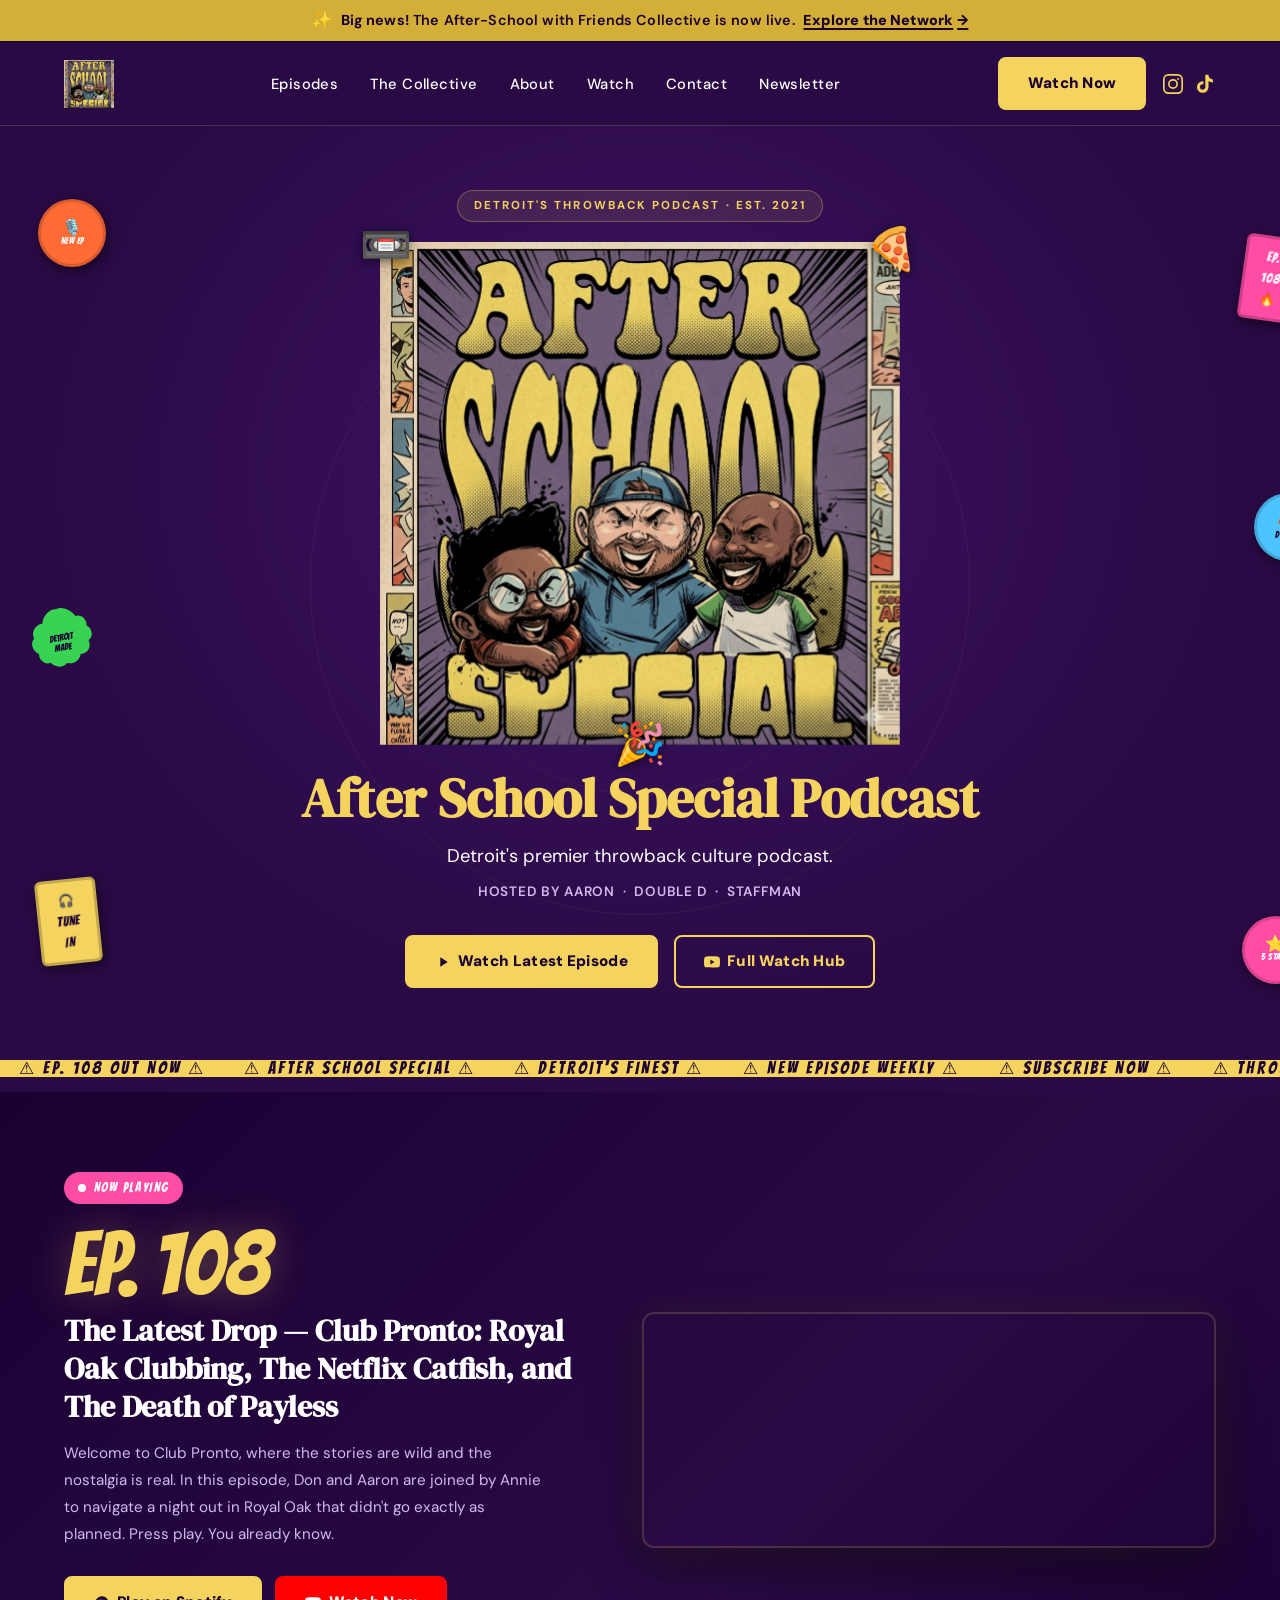
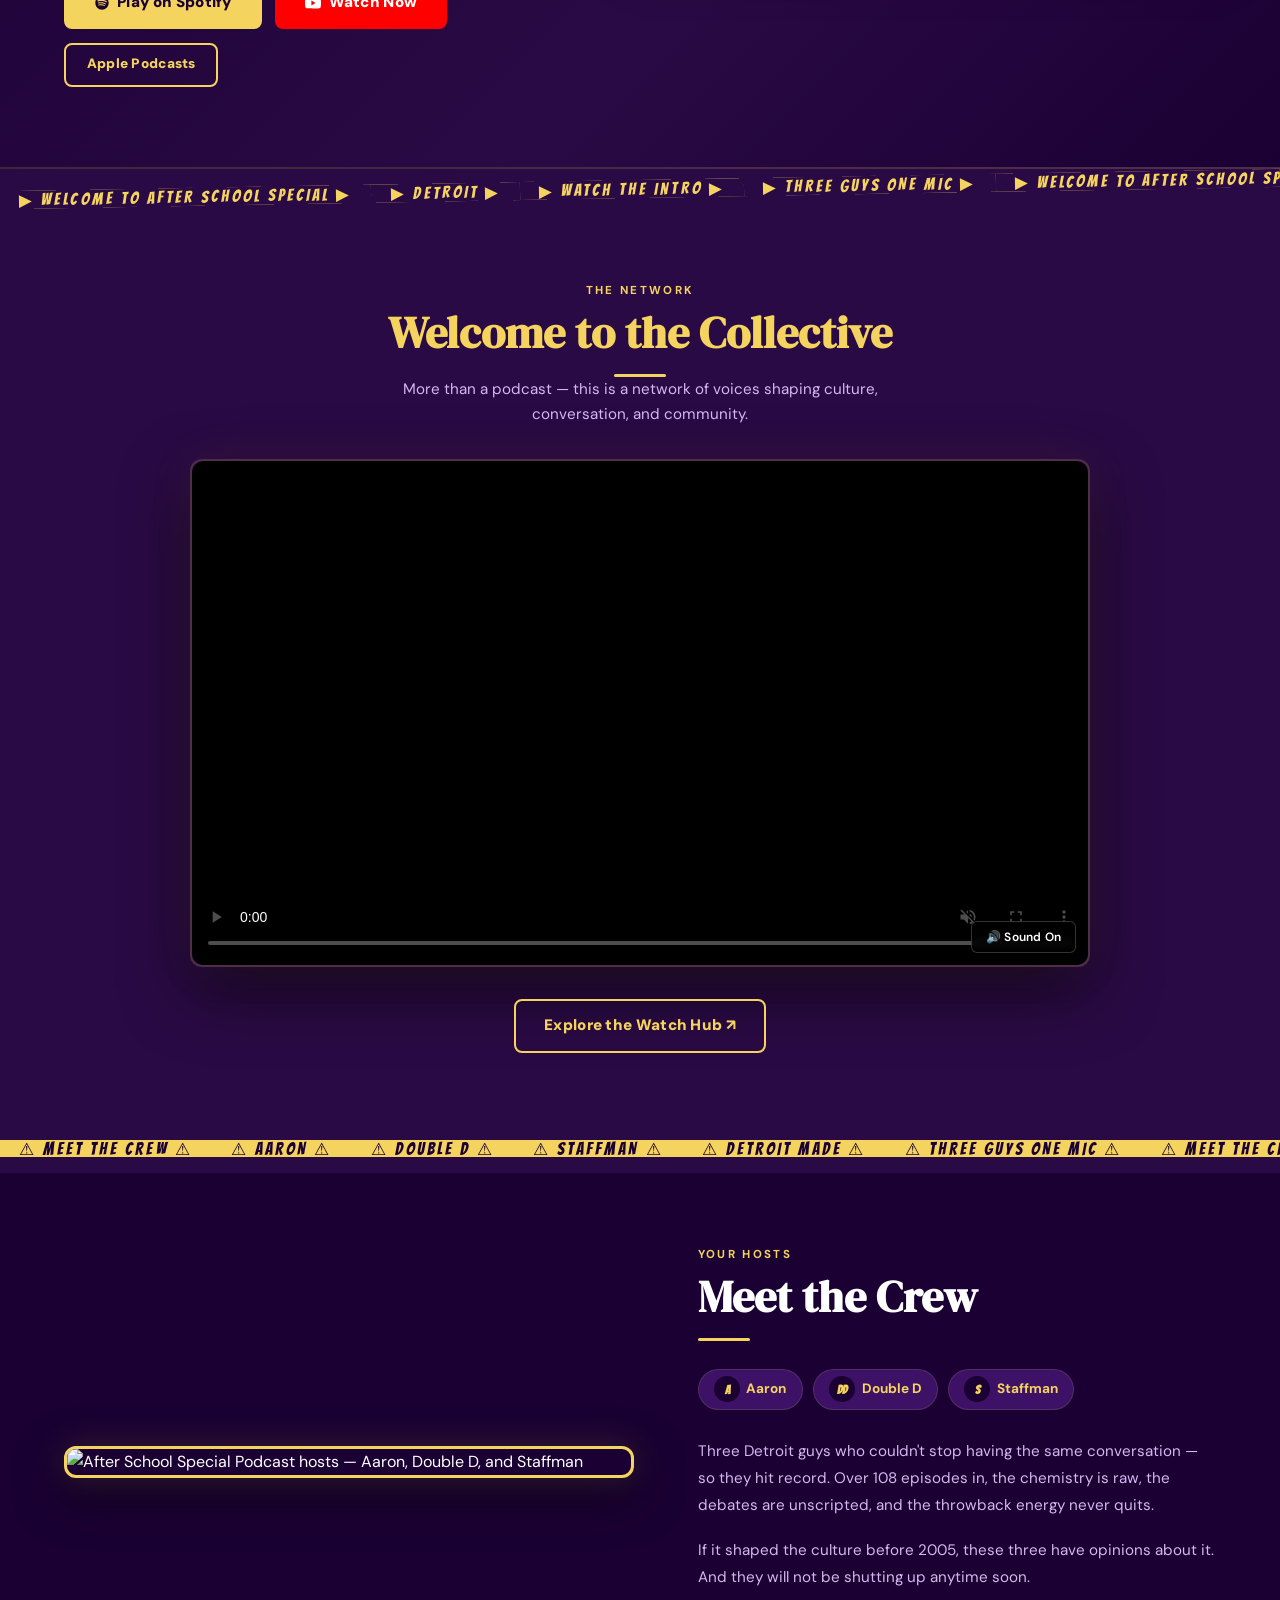
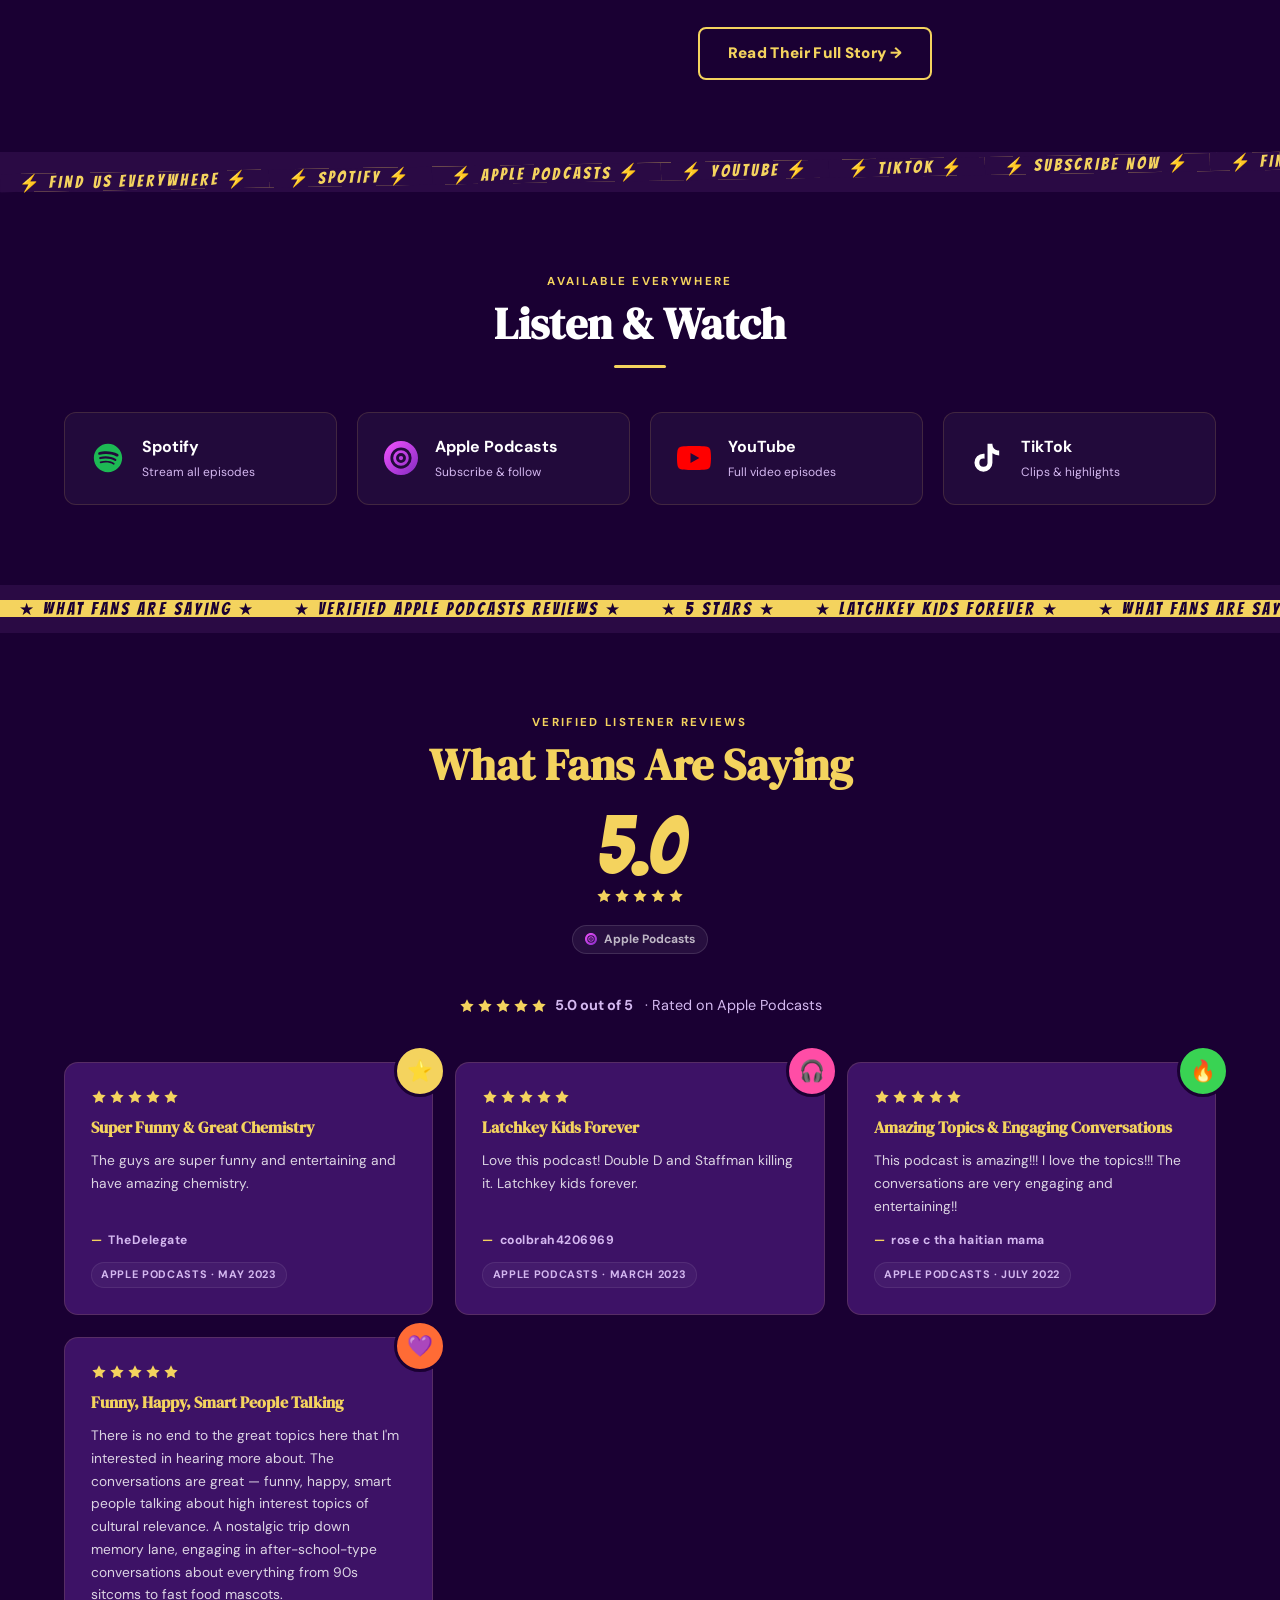
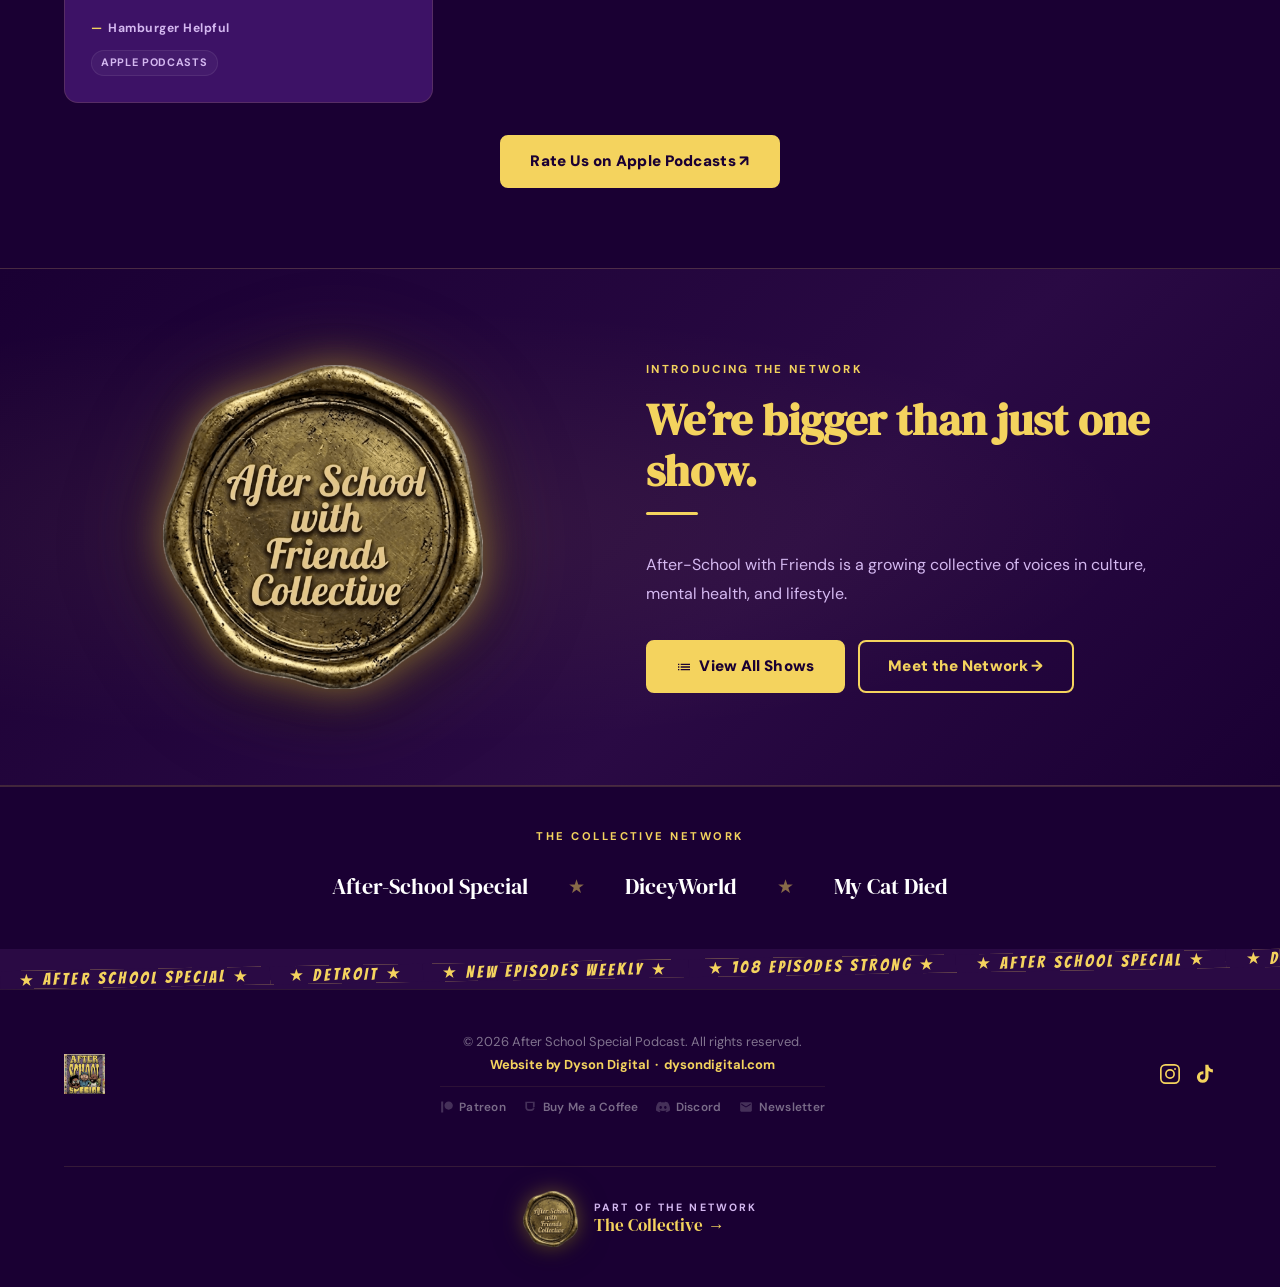
==== commit 0a19ed8b: "Add files via upload" ====
--- a/index.html
+++ b/index.html
@@ -514,7 +514,7 @@
         <p>&copy; 2026 After School Special Podcast. All rights reserved.</p>
         <p class="footer-credit">Website by <a href="https://dysondigital.com" target="_blank" rel="noopener noreferrer">Dyson Digital</a> &nbsp;&middot;&nbsp; dysondigital.com</p>
         <div class="footer-support-links">
-          <a href="https://www.patreon.com/cw/AfterSchoolSpecialPodcast" target="_blank" rel="noopener noreferrer" class="footer-support-link" aria-label="Support on Patreon">
+          <a href="https://patreon.com/AfterSchoolSpecialPodcast?utm_medium=unknown&utm_source=join_link&utm_campaign=creatorshare_creator&utm_content=copyLink" target="_blank" rel="noopener noreferrer" class="footer-support-link" aria-label="Support on Patreon">
             <svg width="14" height="14" viewBox="0 0 24 24" fill="currentColor" aria-hidden="true"><path d="M14.82 2.41C18.78 2.41 22 5.65 22 9.62c0 3.96-3.22 7.18-7.18 7.18-3.96 0-7.18-3.22-7.18-7.18 0-3.97 3.22-7.21 7.18-7.21zM2 21.6h3.5V2.41H2V21.6z"/></svg>
             Patreon
           </a>
--- a/style.css
+++ b/style.css
@@ -2627,37 +2627,34 @@
 }
 
 /* ======================================================
-   ░░ NEWSLETTER PAGE — modular additions (nl- prefix)
-   All classes use nl- prefix to guarantee zero collision
-   with any existing rule above.
-   No existing class is renamed or modified.
-   ====================================================== */
-
-/* ── Nav gap trim at small desktop so 6 items don't crowd ── */
-@media (max-width: 900px) and (min-width: 768px) {
-  .nav-links { gap: 1.25rem; }
-  .nav-links a { font-size: 0.85rem; }
-}
-
-/* ── Footer support links (new — no existing footer class touched) ── */
+   ░░ NEWSLETTER PAGE v8 — ALL NEW CLASSES (nl- prefix)
+   Appended to end of file. Zero existing rules touched.
+   ====================================================== */
+
+/* ── Nav gap reduction at small desktop (6 items) ── */
+@media (max-width: 960px) and (min-width: 768px) {
+  .nav-links { gap: 1.2rem; }
+  .nav-links a { font-size: 0.84rem; }
+}
+
+/* ── Footer support links (new classes only) ── */
 .footer-support-links {
   display: flex;
   align-items: center;
   justify-content: center;
   flex-wrap: wrap;
-  gap: 0.35rem 1.25rem;
-  margin-top: 0.65rem;
-  padding-top: 0.65rem;
+  gap: 0.35rem 1.1rem;
+  margin-top: 0.6rem;
+  padding-top: 0.6rem;
   border-top: 1px solid rgba(244,211,94,0.08);
 }
-
 .footer-support-link {
   display: inline-flex;
   align-items: center;
   gap: 0.35rem;
-  font-size: 0.75rem;
+  font-size: 0.74rem;
   font-weight: 600;
-  color: rgba(255,255,255,0.45);
+  color: rgba(255,255,255,0.42);
   text-decoration: none;
   letter-spacing: 0.02em;
   transition: color 0.22s ease, text-shadow 0.22s ease;
@@ -2665,45 +2662,32 @@
 }
 .footer-support-link svg {
   flex-shrink: 0;
-  opacity: 0.5;
+  opacity: 0.45;
   transition: opacity 0.22s ease;
 }
 .footer-support-link:hover {
   color: var(--accent);
-  text-shadow: 0 0 10px rgba(244,211,94,0.35);
+  text-shadow: 0 0 10px rgba(244,211,94,0.3);
 }
 .footer-support-link:hover svg { opacity: 1; }
-
 @media (max-width: 600px) {
-  .footer-support-links {
-    flex-direction: column;
-    align-items: center;
-    gap: 0.55rem;
-  }
-}
-
-/* ======================================================
-   ░░ NL REVEAL SYSTEM
-   IntersectionObserver-driven fade-up.
-   GPU-composited: only opacity + transform change.
-   prefers-reduced-motion collapses all to instant.
-   ====================================================== */
+  .footer-support-links { flex-direction: column; gap: 0.55rem; }
+}
+
+/* ── Scroll reveal system — refined easing ── */
 .nl-reveal {
   opacity: 0;
-  transform: translateY(30px);
+  transform: translateY(24px);
   transition:
-    opacity  0.75s cubic-bezier(0.22, 1, 0.36, 1),
-    transform 0.75s cubic-bezier(0.22, 1, 0.36, 1);
+    opacity  0.85s cubic-bezier(0.16, 1, 0.3, 1),
+    transform 0.85s cubic-bezier(0.16, 1, 0.3, 1);
   will-change: opacity, transform;
 }
-.nl-reveal--d1 { transition-delay: 0.10s; }
-.nl-reveal--d2 { transition-delay: 0.20s; }
-.nl-reveal--d3 { transition-delay: 0.32s; }
-.nl-reveal--d4 { transition-delay: 0.44s; }
-.nl-revealed {
-  opacity: 1;
-  transform: translateY(0);
-}
+.nl-reveal--d1 { transition-delay: 0.12s; }
+.nl-reveal--d2 { transition-delay: 0.26s; }
+.nl-reveal--d3 { transition-delay: 0.40s; }
+.nl-reveal--d4 { transition-delay: 0.54s; }
+.nl-revealed   { opacity: 1; transform: translateY(0); }
 
 @media (prefers-reduced-motion: reduce) {
   .nl-reveal,
@@ -2711,18 +2695,16 @@
   .nl-reveal--d2,
   .nl-reveal--d3,
   .nl-reveal--d4 {
-    opacity: 1;
-    transform: none;
-    transition: none;
-    will-change: auto;
+    opacity: 1; transform: none;
+    transition: none; will-change: auto;
   }
-  .nl-hero-img { animation: none !important; will-change: auto !important; }
-  .nl-glow-1, .nl-glow-2, .nl-glow-3 { animation: none !important; }
-  .nl-scroll-line { animation: none !important; }
-}
-
-/* ======================================================
-   ░░ NL HERO — Full-viewport cinematic
+  .nl-hero-img,
+  .nl-glow-1, .nl-glow-2, .nl-glow-3,
+  .nl-scroll-line { animation: none !important; will-change: auto !important; }
+}
+
+/* ======================================================
+   ░░ NL HERO
    ====================================================== */
 .nl-hero {
   position: relative;
@@ -2733,54 +2715,46 @@
   justify-content: center;
   text-align: center;
   overflow: hidden;
-  padding: 8rem 1.5rem 6rem;
-  /* Prevents CLS — colour shows before image loads */
-  background: var(--bg-deeper);
-}
-
-/* Background image — GPU layer, overhangs edges for parallax travel */
+  padding: 9rem 1.5rem 7rem;
+  background: var(--bg-deeper); /* prevents flash before image loads */
+}
+
+/* Background image — GPU layer, overhangs edges for parallax */
 .nl-hero-img {
   position: absolute;
-  inset: -10%;           /* extra bleed so parallax never shows edge */
+  inset: -10%;
   background-image: url('images/newsletterbackground.png');
   background-size: cover;
   background-position: center 40%;
   background-repeat: no-repeat;
   will-change: transform;
-  transform: translate3d(0, 0, 0);   /* promote to GPU layer immediately */
+  transform: translate3d(0, 0, 0);
   z-index: 0;
-  /* Lazy-load handled via JS — show bg-deeper until loaded */
   opacity: 0;
-  transition: opacity 0.6s ease;
+  transition: opacity 0.8s ease;
 }
 .nl-hero-img.nl-img-loaded { opacity: 1; }
 
-/* Dark translucent overlay */
+/* Layers on top of background */
 .nl-hero-overlay {
-  position: absolute;
-  inset: 0;
-  background: rgba(10, 0, 26, 0.60);
+  position: absolute; inset: 0;
+  background: rgba(8, 0, 20, 0.62);
   z-index: 1;
 }
-
-/* Gradient overlay — merges bottom edge into site BG, zero gap */
 .nl-hero-grad {
-  position: absolute;
-  inset: 0;
+  position: absolute; inset: 0;
   background: linear-gradient(
     to bottom,
-    rgba(26,0,51,0.00) 0%,
-    rgba(26,0,51,0.00) 40%,
-    rgba(26,0,51,0.75) 75%,
+    rgba(20,0,42,0.0) 0%,
+    rgba(20,0,42,0.0) 35%,
+    rgba(20,0,42,0.7) 72%,
     var(--bg-dark) 100%
   );
   z-index: 2;
 }
 
-/* Animated glows — GPU-only via opacity */
-.nl-glow-1,
-.nl-glow-2,
-.nl-glow-3 {
+/* Animated atmospheric glows */
+.nl-glow-1, .nl-glow-2, .nl-glow-3 {
   position: absolute;
   border-radius: 50%;
   filter: blur(90px);
@@ -2789,665 +2763,489 @@
   z-index: 3;
 }
 .nl-glow-1 {
-  width: 600px; height: 600px;
-  top: -120px; left: -160px;
-  background: radial-gradient(circle, rgba(244,211,94,0.16) 0%, transparent 70%);
+  width: 620px; height: 620px;
+  top: -140px; left: -180px;
+  background: radial-gradient(circle, rgba(244,211,94,0.14) 0%, transparent 70%);
   animation: nl-glow-pulse 7s ease-in-out infinite;
 }
 .nl-glow-2 {
-  width: 500px; height: 500px;
-  bottom: -80px; right: -100px;
-  background: radial-gradient(circle, rgba(61,18,102,0.55) 0%, transparent 70%);
-  animation: nl-glow-pulse 8s ease-in-out infinite 2.5s;
+  width: 520px; height: 520px;
+  bottom: -80px; right: -120px;
+  background: radial-gradient(circle, rgba(61,18,102,0.5) 0%, transparent 70%);
+  animation: nl-glow-pulse 8.5s ease-in-out infinite 2.5s;
 }
 .nl-glow-3 {
-  width: 380px; height: 380px;
-  top: 45%; left: 50%;
+  width: 400px; height: 400px;
+  top: 40%; left: 50%;
   transform: translate(-50%, -50%);
-  background: radial-gradient(circle, rgba(244,211,94,0.07) 0%, transparent 70%);
-  animation: nl-glow-center 9s ease-in-out infinite 4s;
-}
-
+  background: radial-gradient(circle, rgba(244,211,94,0.06) 0%, transparent 70%);
+  animation: nl-glow-center 9s ease-in-out infinite 4.5s;
+}
 @keyframes nl-glow-pulse {
-  0%,100% { opacity: 0.45; transform: scale(1); }
-  50%      { opacity: 1;    transform: scale(1.1); }
+  0%,100% { opacity:0.45; transform:scale(1); }
+  50%      { opacity:1;    transform:scale(1.1); }
 }
 @keyframes nl-glow-center {
-  0%,100% { opacity: 0.4;  transform: translate(-50%,-50%) scale(1);   }
-  50%      { opacity: 0.9;  transform: translate(-50%,-50%) scale(1.12);}
+  0%,100% { opacity:0.4;  transform:translate(-50%,-50%) scale(1); }
+  50%      { opacity:0.85; transform:translate(-50%,-50%) scale(1.12); }
 }
 
 /* Hero content */
 .nl-hero-content {
   position: relative;
   z-index: 10;
-  max-width: 820px;
+  max-width: 860px;
   width: 100%;
   margin: 0 auto;
 }
-
-.nl-eyebrow {
+.nl-hero-eyebrow {
   display: inline-block;
   font-family: var(--font-stamp);
-  font-size: clamp(0.85rem, 1.6vw, 1.05rem);
+  font-size: clamp(0.85rem, 1.5vw, 1rem);
   letter-spacing: 0.28em;
   text-transform: uppercase;
   color: var(--accent);
-  margin-bottom: 1.35rem;
-}
-
+  margin-bottom: 1.4rem;
+}
 .nl-hero-title {
   font-family: var(--font-display);
-  font-size: clamp(4rem, 13vw, 9.5rem);
-  line-height: 0.9;
+  font-size: clamp(3.8rem, 12vw, 9rem);
+  line-height: 0.92;
   color: var(--text-white);
   letter-spacing: -0.02em;
   margin-bottom: 1.5rem;
   text-shadow: 0 4px 40px rgba(0,0,0,0.5);
 }
-
 .nl-hero-sub {
-  font-size: clamp(1rem, 2vw, 1.25rem);
+  font-size: clamp(1.05rem, 1.8vw, 1.22rem);
+  color: rgba(255,255,255,0.78);
+  max-width: 600px;
+  margin: 0 auto 0.75rem;
+  line-height: 1.6;
+  font-weight: 500;
+  letter-spacing: -0.005em;
+}
+.nl-hero-body {
+  font-size: clamp(0.92rem, 1.5vw, 1.06rem);
   color: var(--text-muted);
-  max-width: 500px;
-  margin: 0 auto 2.75rem;
-  line-height: 1.7;
-}
-
+  max-width: 560px;
+  margin: 0 auto 3rem;
+  line-height: 1.82;
+}
 .nl-hero-ctas {
   display: flex;
-  flex-direction: column;
-  align-items: center;
-  gap: 0.9rem;
-}
-
-.nl-free-note {
-  font-size: 0.76rem;
-  color: rgba(255,255,255,0.38);
-  letter-spacing: 0.05em;
-  font-weight: 500;
+  align-items: center;
+  justify-content: center;
+  gap: 1rem;
+  flex-wrap: wrap;
 }
 
 /* Scroll cue */
 .nl-scroll-hint {
   position: absolute;
-  bottom: 2.25rem;
-  left: 50%;
+  bottom: 2rem; left: 50%;
   transform: translateX(-50%);
   z-index: 10;
   display: flex;
   flex-direction: column;
   align-items: center;
-  gap: 0.45rem;
+  gap: 0.4rem;
   color: rgba(255,255,255,0.28);
-  font-size: 0.62rem;
+  font-size: 0.6rem;
   letter-spacing: 0.16em;
   text-transform: uppercase;
-  font-family: var(--font-body);
   font-weight: 600;
   pointer-events: none;
 }
 .nl-scroll-line {
-  width: 1px;
-  height: 44px;
+  width: 1px; height: 44px;
   background: linear-gradient(to bottom, transparent, rgba(244,211,94,0.5));
-  animation: nl-scroll-drop 2.2s ease-in-out infinite;
+  animation: nl-scroll-drop 2.4s ease-in-out infinite;
 }
 @keyframes nl-scroll-drop {
-  0%   { opacity: 0; transform: scaleY(0); transform-origin: top; }
-  50%  { opacity: 1; transform: scaleY(1); }
-  100% { opacity: 0; transform: scaleY(1); transform-origin: bottom; }
-}
-
-/* ── Hero CTA button ── */
-.nl-btn-cta {
+  0%   { opacity:0; transform:scaleY(0); transform-origin:top; }
+  50%  { opacity:1; transform:scaleY(1); }
+  100% { opacity:0; transform:scaleY(1); transform-origin:bottom; }
+}
+
+/* CTA button variants — refined premium interaction */
+.nl-btn {
   display: inline-flex;
   align-items: center;
-  gap: 0.6rem;
+  gap: 0.55rem;
   background: var(--accent);
   color: var(--text-dark);
   font-family: var(--font-body);
   font-weight: 900;
-  font-size: clamp(0.95rem, 1.8vw, 1.1rem);
-  padding: 1rem 2.25rem;
+  font-size: clamp(0.92rem, 1.6vw, 1.05rem);
+  padding: 0.95rem 2.1rem;
   border-radius: 8px;
   text-decoration: none;
   border: 2px solid var(--accent);
   transition:
-    background 0.22s ease,
-    border-color 0.22s ease,
-    transform 0.22s ease,
-    box-shadow 0.22s ease;
+    background 0.28s cubic-bezier(0.16,1,0.3,1),
+    border-color 0.28s cubic-bezier(0.16,1,0.3,1),
+    transform 0.28s cubic-bezier(0.16,1,0.3,1),
+    box-shadow 0.28s cubic-bezier(0.16,1,0.3,1);
   white-space: nowrap;
-}
-.nl-btn-cta:hover {
+  cursor: pointer;
+}
+.nl-btn:hover {
   background: var(--accent-hover);
   border-color: var(--accent-hover);
-  transform: translateY(-3px);
-  box-shadow: 0 14px 40px rgba(244,211,94,0.28);
-}
-.nl-btn-cta--lg {
-  font-size: clamp(1rem, 2vw, 1.2rem);
-  padding: 1.15rem 2.5rem;
-}
-.nl-btn-cta svg { flex-shrink: 0; }
+  transform: translateY(-3px) scale(1.02);
+  box-shadow: 0 14px 40px rgba(244,211,94,0.32),
+              0 0 0 1px rgba(244,211,94,0.2);
+}
+.nl-btn:active { transform: translateY(-1px) scale(1.00); }
+.nl-btn--outline {
+  background: transparent;
+  color: var(--accent);
+}
+.nl-btn--outline:hover {
+  background: var(--accent);
+  color: var(--text-dark);
+}
 
 @media (max-width: 480px) {
   .nl-hero { padding: 7rem 1rem 5rem; }
-  .nl-hero-title { font-size: clamp(3.2rem, 18vw, 5.5rem); }
-}
-
-/* ======================================================
-   ░░ NL INTRO SECTION
-   ====================================================== */
-.nl-intro {
+  .nl-hero-title { font-size: clamp(3rem, 18vw, 5rem); }
+  .nl-hero-ctas { flex-direction: column; }
+}
+
+/* ======================================================
+   ░░ NL BEEHIIV EMBED SECTION
+   ====================================================== */
+.nl-embed-section {
   background: var(--bg-dark);
   padding: var(--section-pad) 0;
 }
-
-.nl-intro-grid {
-  display: grid;
-  grid-template-columns: 1.25fr 1fr;
-  gap: 4.5rem;
-  align-items: center;
-}
-
-.nl-intro-heading {
+.nl-embed-section .section-heading { color: var(--text-white); }
+
+.nl-embed-card {
+  max-width: 720px;
+  margin: 2.75rem auto 0;
+  background: rgba(255,255,255,0.04);
+  border: 1px solid rgba(244,211,94,0.2);
+  border-radius: 24px;
+  padding: 3rem 2.5rem;
+  backdrop-filter: blur(20px);
+  -webkit-backdrop-filter: blur(20px);
+  box-shadow:
+    0 8px 40px rgba(0,0,0,0.45),
+    0 1px 0 rgba(255,255,255,0.07) inset,
+    0 0 0 1px rgba(244,211,94,0.06) inset;
+  transition:
+    transform 0.38s cubic-bezier(0.16,1,0.3,1),
+    box-shadow 0.38s cubic-bezier(0.16,1,0.3,1);
+  scroll-margin-top: 80px;
+}
+.nl-embed-card:hover {
+  transform: translateY(-4px);
+  box-shadow:
+    0 20px 60px rgba(0,0,0,0.55),
+    0 1px 0 rgba(255,255,255,0.09) inset;
+}
+.nl-embed-label {
+  font-size: 0.72rem;
+  font-weight: 700;
+  letter-spacing: 0.2em;
+  text-transform: uppercase;
+  color: var(--accent);
+  margin-bottom: 0.65rem;
+  display: block;
+}
+.nl-embed-headline {
   font-family: var(--font-display);
-  font-size: clamp(2rem, 4vw, 3.2rem);
+  font-size: clamp(1.5rem, 3.2vw, 2.1rem);
   color: var(--text-white);
-  line-height: 1.1;
-  margin-bottom: 1.25rem;
-}
-
-.nl-body-copy {
-  font-size: clamp(0.95rem, 1.6vw, 1.08rem);
+  line-height: 1.2;
+  margin-bottom: 0.85rem;
+  letter-spacing: -0.01em;
+}
+.nl-embed-sub {
+  font-size: 0.92rem;
   color: var(--text-muted);
-  line-height: 1.82;
-  margin-bottom: 1.25rem;
-}
-.nl-body-copy:last-of-type { margin-bottom: 0; }
-
-/* Glassmorphism stat panel */
-.nl-glass {
-  background: rgba(255,255,255,0.04);
-  border: 1px solid rgba(244,211,94,0.15);
-  border-radius: 20px;
-  padding: 2.5rem 2rem;
-  backdrop-filter: blur(14px);
-  -webkit-backdrop-filter: blur(14px);
-  box-shadow:
-    0 8px 40px rgba(0,0,0,0.38),
-    inset 0 1px 0 rgba(255,255,255,0.06);
-  display: flex;
-  flex-direction: column;
-  gap: 1.5rem;
-}
-.nl-stat { text-align: center; }
-.nl-stat-num {
+  line-height: 1.78;
+  margin-bottom: 1.75rem;
+}
+/* Script-driven Beehiiv form wrapper — replaces old iframe approach */
+.nl-embed-form-wrap {
+  width: 100%;
+  min-height: 80px;
+  margin-top: 0.25rem;
+  border-radius: var(--radius);
+  overflow: visible; /* allow Beehiiv script to size itself */
+}
+
+/* Beehiiv loader injects its own element — let it breathe */
+.nl-embed-form-wrap > * {
+  width: 100% !important;
+  max-width: 100% !important;
+}
+.nl-embed-fallback-btn {
   display: block;
-  font-family: var(--font-stamp);
-  font-size: clamp(2.5rem, 5vw, 3.6rem);
+  text-align: center;
+  margin-top: 1.5rem;
+  padding-top: 1.25rem;
+  border-top: 1px solid rgba(244,211,94,0.08);
+  font-size: 0.82rem;
+  color: var(--text-muted);
+}
+.nl-embed-fallback-btn a {
   color: var(--accent);
-  line-height: 1;
-  text-shadow: 0 0 30px rgba(244,211,94,0.4);
-}
-.nl-stat-label {
-  display: block;
-  font-size: 0.76rem;
   font-weight: 700;
-  letter-spacing: 0.1em;
-  text-transform: uppercase;
-  color: var(--text-muted);
-  margin-top: 0.35rem;
-}
-.nl-glass-rule {
-  width: 100%;
-  height: 1px;
-  background: rgba(244,211,94,0.12);
-  border: none;
-}
-
-@media (max-width: 860px) {
-  .nl-intro-grid { grid-template-columns: 1fr; gap: 3rem; }
-  .nl-glass {
-    flex-direction: row;
-    flex-wrap: wrap;
-    justify-content: space-around;
-    padding: 1.75rem 1.5rem;
-  }
-  .nl-glass-rule { width: 1px; height: 60px; align-self: center; }
-}
-
-/* ======================================================
-   ░░ NL PREVIEW SECTION (newsletter post embed/preview)
-   ====================================================== */
-.nl-preview-section {
+  text-decoration: underline;
+  text-underline-offset: 3px;
+}
+
+@media (max-width: 600px) {
+  .nl-embed-card { padding: 2rem 1.25rem; border-radius: 18px; }
+}
+
+/* ======================================================
+   ░░ NL LATEST ISSUE — RSS-driven
+   ====================================================== */
+.nl-latest-section {
   background: var(--bg-deeper);
   padding: var(--section-pad) 0;
 }
-
-.nl-preview-section .section-label { text-align: center; }
-.nl-preview-section .section-heading {
-  color: var(--text-white);
-  text-align: center;
-  font-size: clamp(1.8rem, 3.5vw, 2.6rem);
-}
-
-.nl-preview-sub {
-  text-align: center;
-  color: var(--text-muted);
-  font-size: 0.95rem;
-  max-width: 520px;
-  margin: 0.5rem auto 2.75rem;
-}
-
-/* Fake email card — visual preview of a newsletter issue */
-.nl-email-preview {
-  max-width: 680px;
-  margin: 0 auto;
+.nl-latest-section .section-heading { color: var(--accent); }
+
+.nl-latest-card {
+  max-width: 820px;
+  margin: 2.5rem auto 0;
   background: rgba(255,255,255,0.04);
-  border: 1px solid rgba(244,211,94,0.16);
-  border-radius: 16px;
+  border: 1px solid rgba(244,211,94,0.18);
+  border-radius: 20px;
   overflow: hidden;
-  backdrop-filter: blur(10px);
-  -webkit-backdrop-filter: blur(10px);
+  backdrop-filter: blur(12px);
+  -webkit-backdrop-filter: blur(12px);
   box-shadow:
     0 24px 64px rgba(0,0,0,0.5),
     inset 0 1px 0 rgba(255,255,255,0.06);
   transition: transform 0.3s ease, box-shadow 0.3s ease;
 }
-.nl-email-preview:hover {
+.nl-latest-card:hover {
   transform: translateY(-4px);
   box-shadow: 0 32px 80px rgba(0,0,0,0.55);
 }
-
-/* Email client chrome */
-.nl-email-chrome {
-  background: rgba(255,255,255,0.03);
-  border-bottom: 1px solid rgba(244,211,94,0.1);
-  padding: 0.75rem 1.25rem;
-  display: flex;
-  align-items: center;
-  gap: 0.5rem;
-}
-.nl-email-dot {
-  width: 10px;
-  height: 10px;
-  border-radius: 50%;
-  background: rgba(255,255,255,0.12);
-}
-.nl-email-dot:first-child  { background: rgba(255,100,100,0.5); }
-.nl-email-dot:nth-child(2) { background: rgba(255,200,50,0.5); }
-.nl-email-dot:nth-child(3) { background: rgba(80,200,80,0.5); }
-
-/* Email header row */
-.nl-email-header {
-  display: flex;
-  align-items: center;
-  gap: 1rem;
-  padding: 1.25rem 1.5rem 1rem;
-  border-bottom: 1px solid rgba(244,211,94,0.08);
-}
-.nl-email-logo { height: 28px; width: auto; flex-shrink: 0; }
-.nl-email-meta { flex: 1; }
-.nl-email-from {
+.nl-latest-img {
+  width: 100%;
+  max-height: 320px;
+  object-fit: cover;
+  display: block;
+}
+.nl-latest-body {
+  padding: 2rem 2.25rem 2.25rem;
+}
+.nl-latest-date {
   font-size: 0.72rem;
   font-weight: 700;
+  letter-spacing: 0.16em;
+  text-transform: uppercase;
+  color: var(--text-muted);
+  margin-bottom: 0.65rem;
+  display: block;
+}
+.nl-latest-title {
+  font-family: var(--font-display);
+  font-size: clamp(1.4rem, 3vw, 2.1rem);
+  color: var(--text-white);
+  line-height: 1.25;
+  margin-bottom: 1rem;
+}
+.nl-latest-excerpt {
+  font-size: 0.95rem;
+  color: var(--text-muted);
+  line-height: 1.78;
+  margin-bottom: 1.75rem;
+}
+.nl-latest-loading {
+  text-align: center;
+  color: var(--text-muted);
+  font-size: 0.9rem;
+  padding: 3rem 0;
+}
+.nl-latest-error {
+  text-align: center;
+  padding: 2.5rem;
+}
+.nl-latest-error p {
+  color: var(--text-muted);
+  font-size: 0.9rem;
+  margin-bottom: 1.25rem;
+}
+
+@media (max-width: 600px) {
+  .nl-latest-body { padding: 1.5rem 1.25rem 1.75rem; }
+}
+
+/* ======================================================
+   ░░ NL ARCHIVE — RSS-driven grid
+   ====================================================== */
+.nl-archive-section {
+  background: var(--bg-dark);
+  padding: var(--section-pad) 0;
+}
+.nl-archive-section .section-heading { color: var(--text-white); }
+
+.nl-archive-grid {
+  display: grid;
+  grid-template-columns: repeat(auto-fill, minmax(300px, 1fr));
+  gap: 1.5rem;
+  margin-top: 2.75rem;
+}
+.nl-archive-card {
+  background: rgba(255,255,255,0.03);
+  border: 1px solid var(--border-card);
+  border-radius: var(--radius);
+  padding: 1.75rem 1.75rem 2rem;
+  display: flex;
+  flex-direction: column;
+  gap: 0.65rem;
+  transition: transform 0.22s ease, border-color 0.22s ease,
+              box-shadow 0.22s ease;
+}
+.nl-archive-card:hover {
+  transform: translateY(-4px);
+  border-color: rgba(244,211,94,0.28);
+  box-shadow: 0 16px 40px rgba(0,0,0,0.38);
+}
+.nl-archive-date {
+  font-size: 0.68rem;
+  font-weight: 700;
+  letter-spacing: 0.16em;
+  text-transform: uppercase;
+  color: var(--text-muted);
+  opacity: 0.7;
+}
+.nl-archive-title {
+  font-family: var(--font-display);
+  font-size: 1.05rem;
   color: var(--accent);
-  letter-spacing: 0.05em;
-  margin-bottom: 0.15rem;
-}
-.nl-email-subject {
-  font-size: 0.88rem;
-  font-weight: 700;
-  color: var(--text-white);
-  line-height: 1.4;
-}
-.nl-email-badge {
-  font-family: var(--font-stamp);
-  font-size: 0.68rem;
-  letter-spacing: 0.1em;
-  text-transform: uppercase;
-  color: var(--sticker-pink);
-  background: rgba(255,77,166,0.1);
-  border: 1px solid rgba(255,77,166,0.25);
-  border-radius: 50px;
-  padding: 0.22rem 0.7rem;
-  white-space: nowrap;
-  flex-shrink: 0;
-}
-
-/* Email body preview */
-.nl-email-body {
-  padding: 1.5rem;
-}
-.nl-email-body-lead {
-  font-size: 0.9rem;
-  color: rgba(255,255,255,0.75);
-  line-height: 1.72;
-  margin-bottom: 1.25rem;
-}
-.nl-email-body-fade {
-  font-size: 0.82rem;
-  color: rgba(255,255,255,0.35);
-  line-height: 1.65;
+  line-height: 1.35;
+}
+.nl-archive-excerpt {
+  font-size: 0.84rem;
+  color: var(--text-muted);
+  line-height: 1.68;
+  flex: 1;
   overflow: hidden;
   display: -webkit-box;
   -webkit-line-clamp: 3;
   -webkit-box-orient: vertical;
 }
-
-/* Email footer row */
-.nl-email-footer {
-  padding: 1rem 1.5rem;
-  border-top: 1px solid rgba(244,211,94,0.08);
-  display: flex;
-  align-items: center;
-  justify-content: space-between;
-  flex-wrap: wrap;
-  gap: 0.75rem;
-}
-.nl-email-cta-link {
+.nl-archive-link {
   display: inline-flex;
   align-items: center;
-  gap: 0.4rem;
+  gap: 0.35rem;
   font-size: 0.82rem;
-  font-weight: 900;
+  font-weight: 700;
   color: var(--accent);
   text-decoration: none;
-  transition: gap 0.22s ease, color 0.22s ease;
-}
-.nl-email-cta-link:hover { gap: 0.65rem; }
-.nl-email-tag {
-  font-size: 0.68rem;
-  font-weight: 700;
-  letter-spacing: 0.08em;
-  text-transform: uppercase;
-  color: var(--text-muted);
-  opacity: 0.6;
-}
-
-@media (max-width: 480px) {
-  .nl-email-header { flex-wrap: wrap; }
-  .nl-email-badge  { order: 3; align-self: flex-start; }
-}
-
-/* ======================================================
-   ░░ NL BENEFITS SECTION
-   ====================================================== */
-.nl-benefits {
-  background: var(--bg-dark);
-  padding: var(--section-pad) 0;
-}
-.nl-benefits .section-label  { text-align: center; }
-.nl-benefits .section-heading {
-  color: var(--accent);
-  text-align: center;
-  margin-bottom: 0.75rem;
-}
-.nl-benefits-sub {
+  margin-top: 0.25rem;
+  transition: gap 0.22s ease;
+}
+.nl-archive-link:hover { gap: 0.55rem; }
+.nl-archive-loading {
   text-align: center;
   color: var(--text-muted);
-  font-size: clamp(0.9rem, 1.5vw, 1.05rem);
-  max-width: 560px;
-  margin: 0 auto 3.5rem;
-}
-
-.nl-benefits-grid {
+  font-size: 0.9rem;
+  padding: 2rem 0;
+  grid-column: 1 / -1;
+}
+
+@media (max-width: 480px) {
+  .nl-archive-grid { grid-template-columns: 1fr; }
+}
+
+/* ======================================================
+   ░░ NL SUPPORT SECTION
+   ====================================================== */
+.nl-support-section {
+  background: var(--bg-deeper);
+  padding: var(--section-pad) 0;
+}
+.nl-support-section .section-heading { color: var(--text-white); text-align: center; }
+.nl-support-section .section-label   { text-align: center; }
+.nl-support-sub {
+  text-align: center;
+  color: var(--text-muted);
+  font-size: clamp(0.92rem, 1.5vw, 1.05rem);
+  max-width: 540px;
+  margin: 0.5rem auto 3rem;
+  line-height: 1.72;
+}
+
+.nl-support-grid {
   display: grid;
-  grid-template-columns: repeat(auto-fit, minmax(280px, 1fr));
+  grid-template-columns: repeat(auto-fit, minmax(240px, 1fr));
   gap: 1.5rem;
-}
-
-.nl-benefit-card {
-  background: rgba(255,255,255,0.03);
-  border: 1px solid var(--border-card);
-  border-radius: var(--radius);
-  padding: 2rem 1.75rem;
+  max-width: 860px;
+  margin: 0 auto;
+}
+
+.nl-support-card {
+  background: rgba(255,255,255,0.04);
+  border: 1px solid rgba(244,211,94,0.14);
+  border-radius: 16px;
+  padding: 2.25rem 1.75rem;
   display: flex;
   flex-direction: column;
-  gap: 0.75rem;
-  transition:
-    transform 0.22s ease,
-    border-color 0.22s ease,
-    box-shadow 0.22s ease;
-}
-.nl-benefit-card:hover {
-  transform: translateY(-4px);
-  border-color: rgba(244,211,94,0.3);
-  box-shadow: 0 16px 40px rgba(0,0,0,0.35);
-}
-
-.nl-benefit-icon {
-  font-size: 2rem;
-  line-height: 1;
-}
-.nl-benefit-title {
+  align-items: center;
+  text-align: center;
+  gap: 0.85rem;
+  text-decoration: none;
+  backdrop-filter: blur(8px);
+  -webkit-backdrop-filter: blur(8px);
+  transition: transform 0.25s ease, border-color 0.25s ease,
+              box-shadow 0.25s ease, background 0.25s ease;
+}
+.nl-support-card:hover {
+  transform: translateY(-5px);
+  border-color: rgba(244,211,94,0.35);
+  background: rgba(244,211,94,0.06);
+  box-shadow: 0 16px 48px rgba(0,0,0,0.4),
+              0 0 0 1px rgba(244,211,94,0.15);
+}
+.nl-support-icon {
+  width: 52px; height: 52px;
+  border-radius: 12px;
+  display: flex;
+  align-items: center;
+  justify-content: center;
+  font-size: 1.6rem;
+  background: rgba(244,211,94,0.08);
+  border: 1px solid rgba(244,211,94,0.15);
+  transition: background 0.25s ease, transform 0.25s ease;
+}
+.nl-support-card:hover .nl-support-icon {
+  background: rgba(244,211,94,0.14);
+  transform: scale(1.08);
+}
+.nl-support-name {
   font-family: var(--font-display);
   font-size: 1.1rem;
-  color: var(--accent);
-}
-.nl-benefit-desc {
-  font-size: 0.88rem;
-  color: var(--text-muted);
-  line-height: 1.72;
-}
-
-/* ======================================================
-   ░░ NL JOIN SECTION — primary CTA
-   ====================================================== */
-.nl-join {
-  position: relative;
-  background: var(--bg-deeper);
-  padding: var(--section-pad) 0;
-  overflow: hidden;
-}
-
-/* Background glow blobs — GPU composited */
-.nl-join-glow-a,
-.nl-join-glow-b {
-  position: absolute;
-  border-radius: 50%;
-  filter: blur(100px);
-  pointer-events: none;
-  will-change: transform;
-  z-index: 0;
-}
-.nl-join-glow-a {
-  width: 700px; height: 700px;
-  top: -220px; left: -200px;
-  background: radial-gradient(circle, rgba(61,18,102,0.6) 0%, transparent 70%);
-}
-.nl-join-glow-b {
-  width: 500px; height: 500px;
-  bottom: -150px; right: -120px;
-  background: radial-gradient(circle, rgba(244,211,94,0.07) 0%, transparent 70%);
-}
-
-.nl-join-inner {
-  position: relative;
-  z-index: 1;
-  display: grid;
-  grid-template-columns: 1.15fr 1fr;
-  gap: 4.5rem;
-  align-items: center;
-}
-
-.nl-join-heading {
-  font-family: var(--font-display);
-  font-size: clamp(2rem, 4vw, 3.2rem);
   color: var(--text-white);
-  line-height: 1.1;
-  margin-bottom: 1rem;
-}
-.nl-join-note {
-  font-size: 0.74rem;
-  color: rgba(255,255,255,0.32);
-  margin-top: 0.85rem;
-  letter-spacing: 0.04em;
-}
-.nl-join-cta-wrap { margin-top: 2rem; }
-
-/* CTA panel — replaces the fabricated second email card */
-.nl-join-cta-panel {
-  background: rgba(255,255,255,0.04);
-  border: 1px solid rgba(244,211,94,0.16);
-  border-radius: 16px;
-  padding: 2.5rem 2rem;
-  backdrop-filter: blur(10px);
-  -webkit-backdrop-filter: blur(10px);
-  box-shadow:
-    0 24px 64px rgba(0,0,0,0.5),
-    inset 0 1px 0 rgba(255,255,255,0.06);
-  display: flex;
-  flex-direction: column;
-  gap: 1.25rem;
-  align-items: flex-start;
-  transition: transform 0.3s ease, box-shadow 0.3s ease;
-}
-.nl-join-cta-panel:hover {
-  transform: translateY(-4px);
-  box-shadow: 0 32px 80px rgba(0,0,0,0.55);
-}
-.nl-join-cta-panel-top {
-  display: flex;
-  align-items: center;
-  gap: 0.85rem;
-  flex-wrap: wrap;
-}
-.nl-join-cta-panel-heading {
-  font-family: var(--font-display);
-  font-size: clamp(1.3rem, 2.5vw, 1.7rem);
-  color: var(--text-white);
-  line-height: 1.25;
-}
-.nl-join-cta-panel-sub {
-  font-size: 0.88rem;
-  color: var(--text-muted);
-  line-height: 1.72;
-}
-
-@media (max-width: 860px) {
-  .nl-join-inner { grid-template-columns: 1fr; gap: 3rem; }
-}
-
-/* ======================================================
-   ░░ NL COMMUNITY SECTION
-   ====================================================== */
-.nl-community {
-  background: var(--bg-dark);
-  padding: var(--section-pad) 0;
-}
-.nl-community .section-label  { text-align: center; }
-.nl-community .section-heading {
-  color: var(--text-white);
-  text-align: center;
-}
-
-.nl-community-grid {
-  display: grid;
-  grid-template-columns: 1fr 1.4fr;
-  gap: 4rem;
-  align-items: center;
-  margin-top: 3.5rem;
-}
-
-.nl-quote-block {
-  background: rgba(244,211,94,0.05);
-  border-left: 3px solid var(--accent);
-  border-radius: 0 12px 12px 0;
-  padding: 2.5rem 2rem;
-}
-.nl-quote-text {
-  font-family: var(--font-display);
-  font-size: clamp(1.1rem, 2.5vw, 1.5rem);
-  color: var(--text-white);
-  line-height: 1.48;
-  font-style: italic;
-  margin-bottom: 1rem;
-}
-.nl-quote-cite {
-  font-size: 0.8rem;
-  font-style: normal;
-  color: var(--accent);
-  font-weight: 700;
-  letter-spacing: 0.06em;
-}
-
-.nl-pillars {
-  display: flex;
-  flex-direction: column;
-  gap: 1.35rem;
-}
-.nl-pillar {
-  display: flex;
-  align-items: flex-start;
-  gap: 1rem;
-  padding: 1.25rem 1.5rem;
-  background: rgba(255,255,255,0.03);
-  border: 1px solid var(--border-card);
-  border-radius: var(--radius);
-  transition:
-    border-color 0.22s ease,
-    background 0.22s ease;
-}
-.nl-pillar:hover {
-  border-color: rgba(244,211,94,0.25);
-  background: rgba(244,211,94,0.04);
-}
-.nl-pillar-icon {
-  font-size: 1.5rem;
-  line-height: 1;
-  flex-shrink: 0;
-  padding-top: 0.1rem;
-}
-.nl-pillar strong {
-  display: block;
-  font-size: 0.92rem;
-  font-weight: 900;
-  color: var(--text-white);
-  margin-bottom: 0.2rem;
-}
-.nl-pillar p {
+  line-height: 1.2;
+}
+.nl-support-desc {
   font-size: 0.82rem;
   color: var(--text-muted);
-  line-height: 1.58;
-  margin: 0;
-}
-
-@media (max-width: 860px) {
-  .nl-community-grid { grid-template-columns: 1fr; gap: 3rem; }
-}
-
-/* ======================================================
-   ░░ NL CTA STRIP — final conversion band
-   ====================================================== */
-.nl-cta-strip {
-  background: linear-gradient(135deg,
-    var(--bg-deeper) 0%,
-    #2a0a44 60%,
-    var(--bg-deeper) 100%);
-  border-top: 1px solid var(--border-gold);
-  border-bottom: 1px solid var(--border-gold);
-  padding: 3.5rem 0;
-}
-.nl-cta-strip-inner {
-  display: flex;
-  align-items: center;
-  justify-content: space-between;
-  gap: 2rem;
-  flex-wrap: wrap;
-}
-.nl-cta-strip-text {
-  font-family: var(--font-display);
-  font-size: clamp(1.3rem, 3vw, 2.1rem);
-  color: var(--text-white);
-}
-
-@media (max-width: 600px) {
-  .nl-cta-strip-inner {
-    flex-direction: column;
-    text-align: center;
-  }
-}
+  line-height: 1.6;
+}
+.nl-support-action {
+  display: inline-flex;
+  align-items: center;
+  gap: 0.35rem;
+  font-size: 0.8rem;
+  font-weight: 700;
+  color: var(--accent);
+  margin-top: 0.25rem;
+}
+
+@media (max-width: 480px) {
+  .nl-support-grid { grid-template-columns: 1fr; max-width: 380px; }
+}
+.nl-archive-accent-link { color: var(--accent); }
